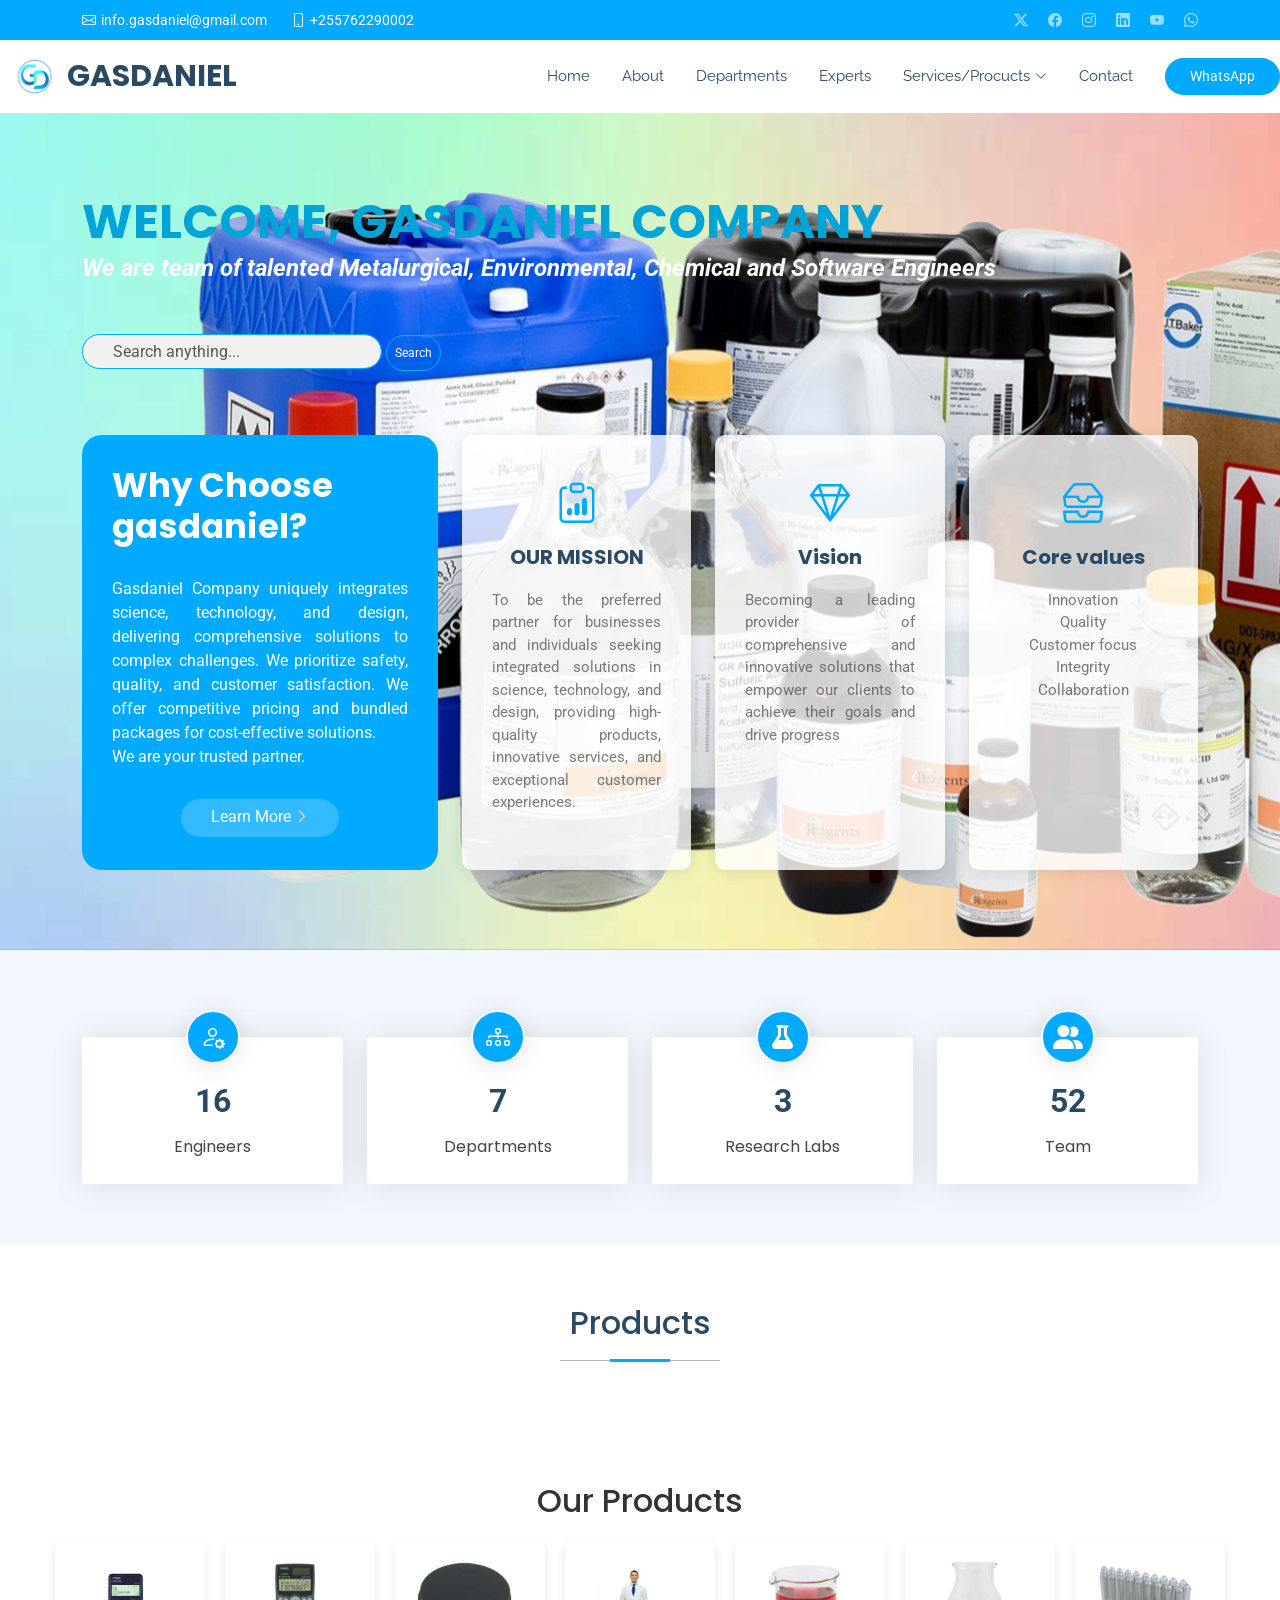
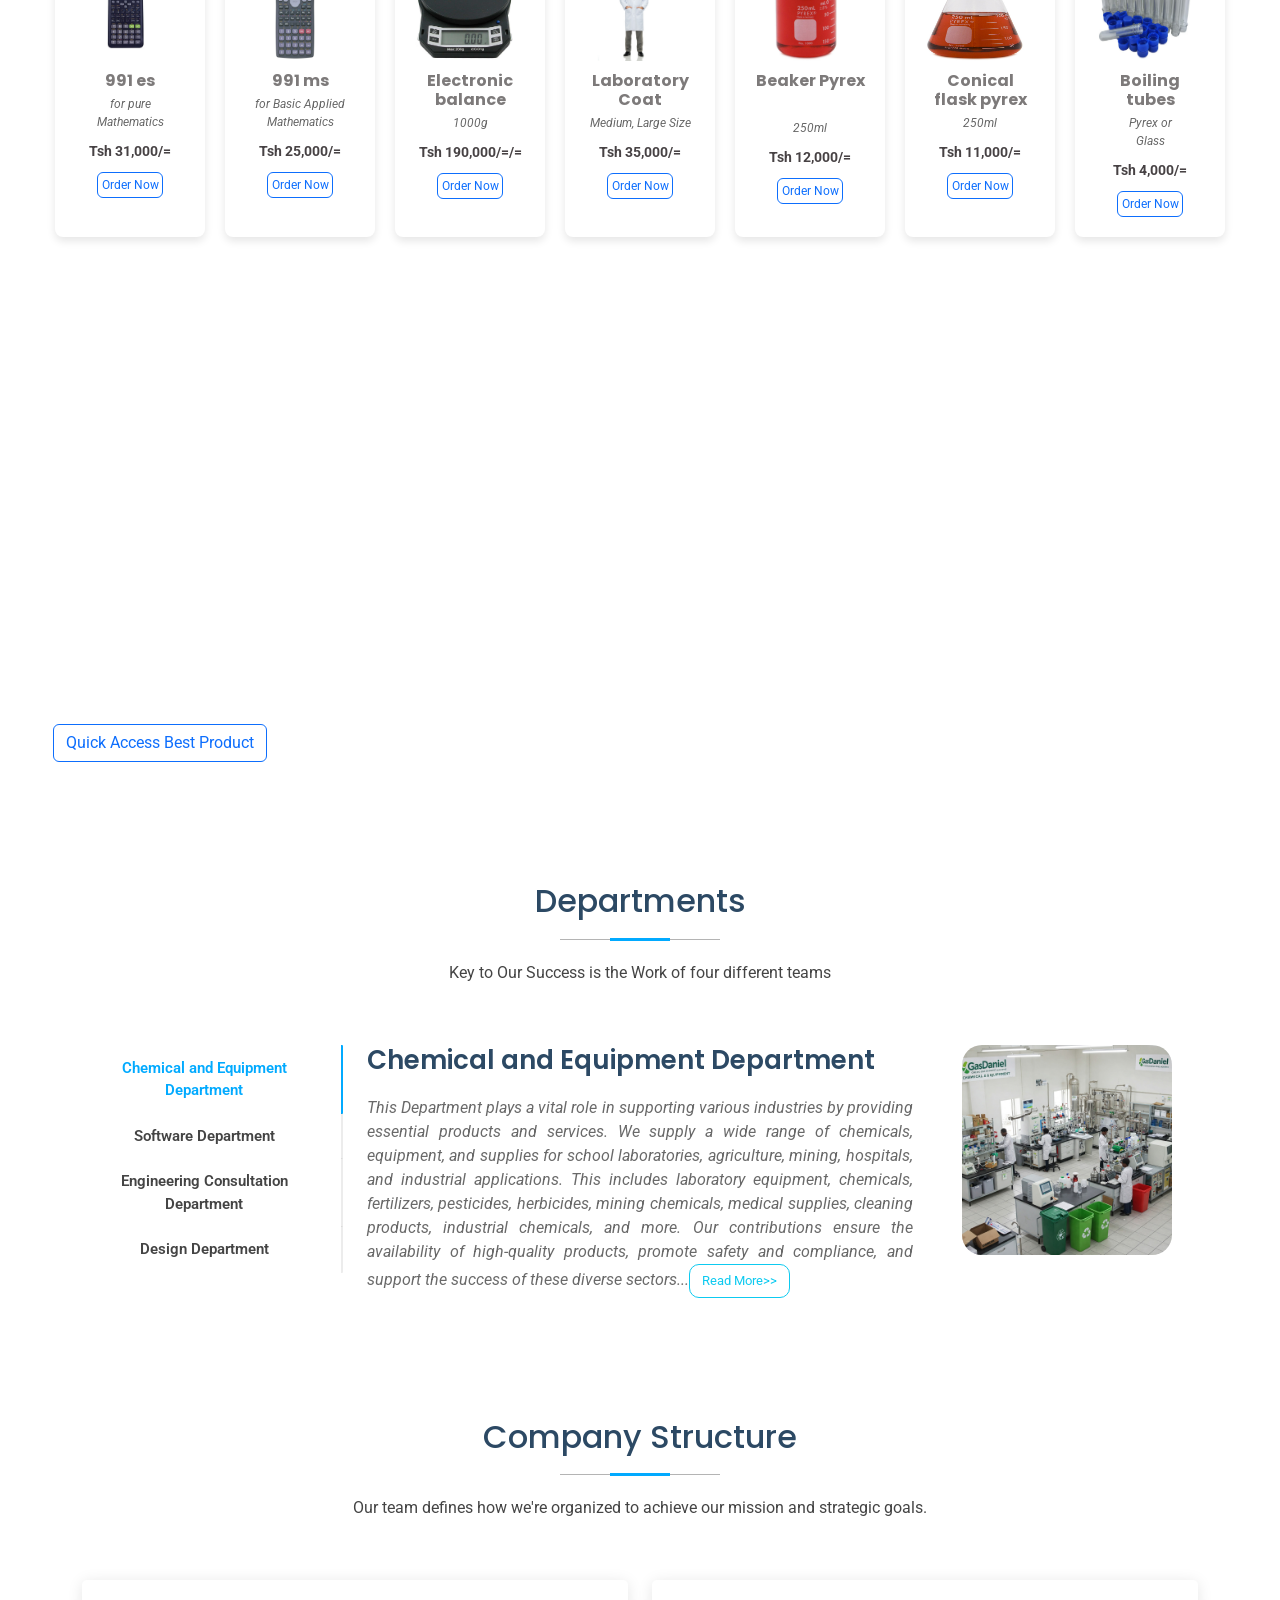
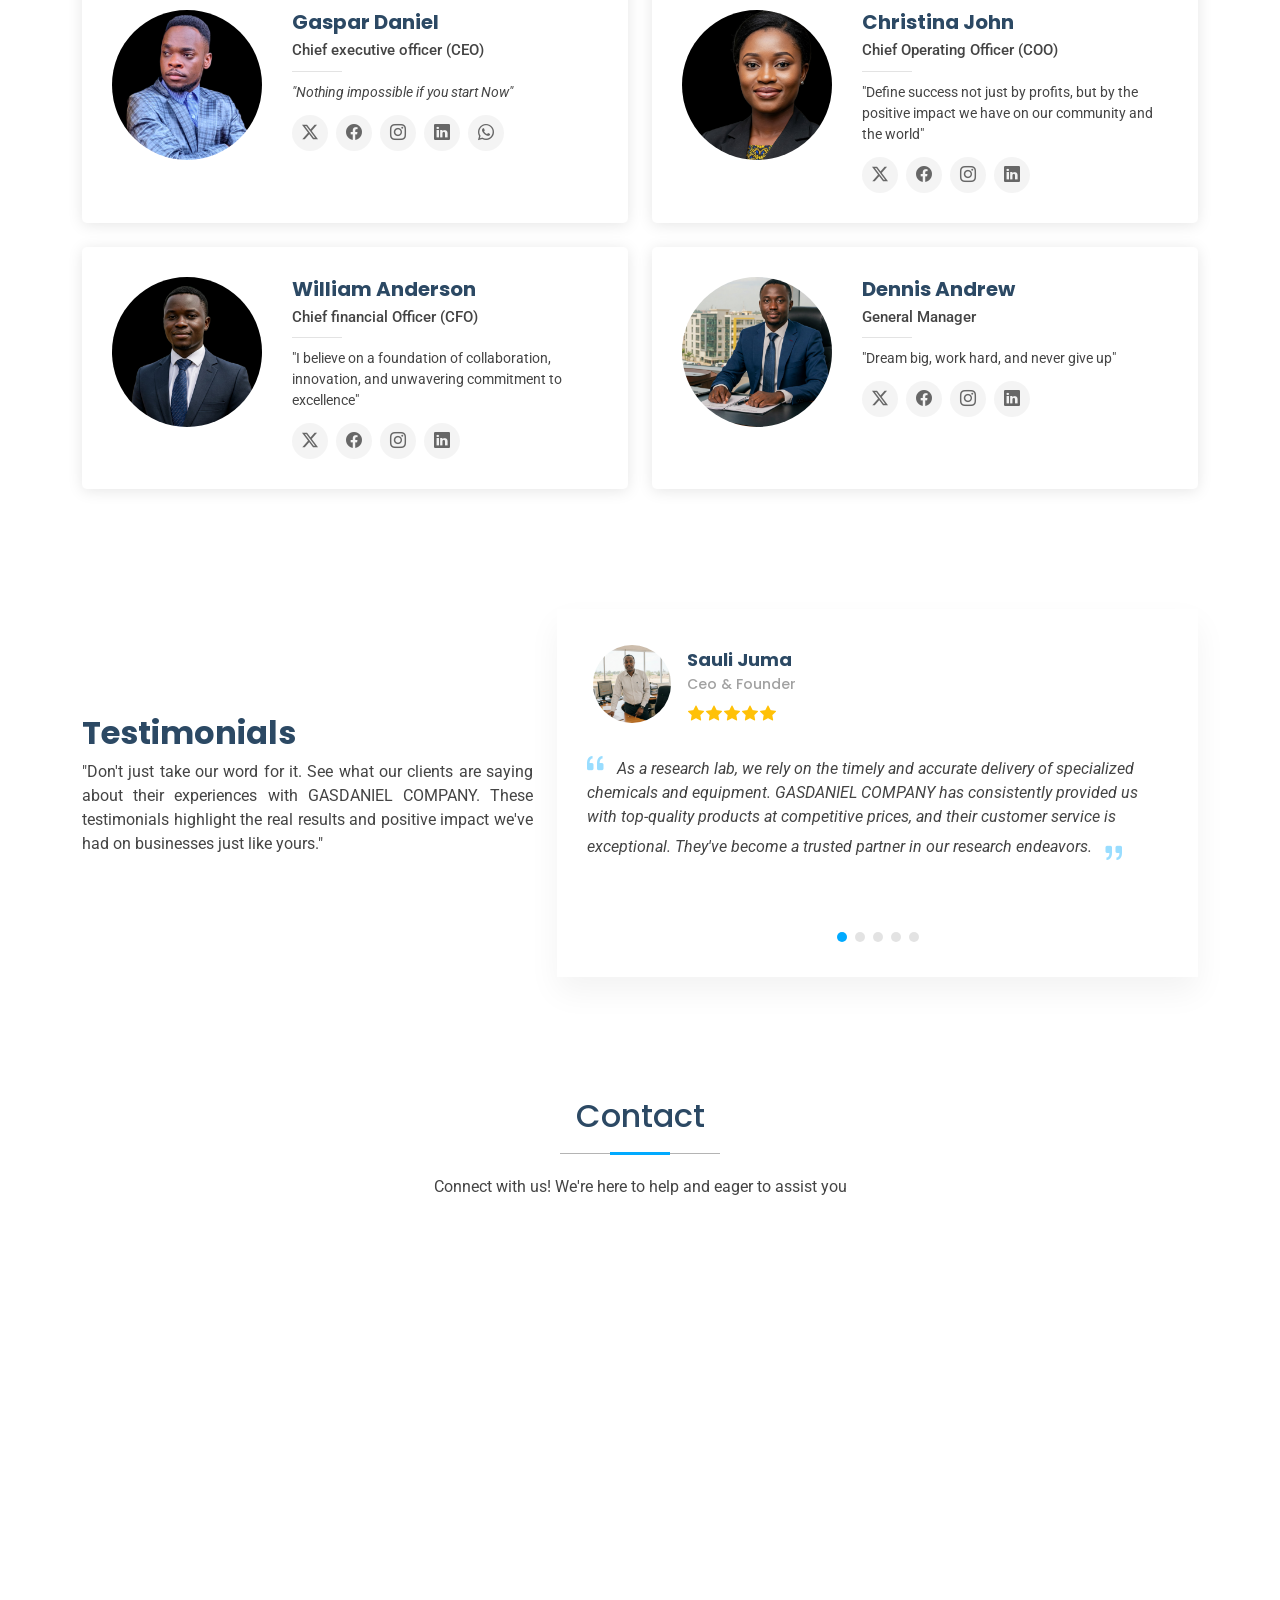
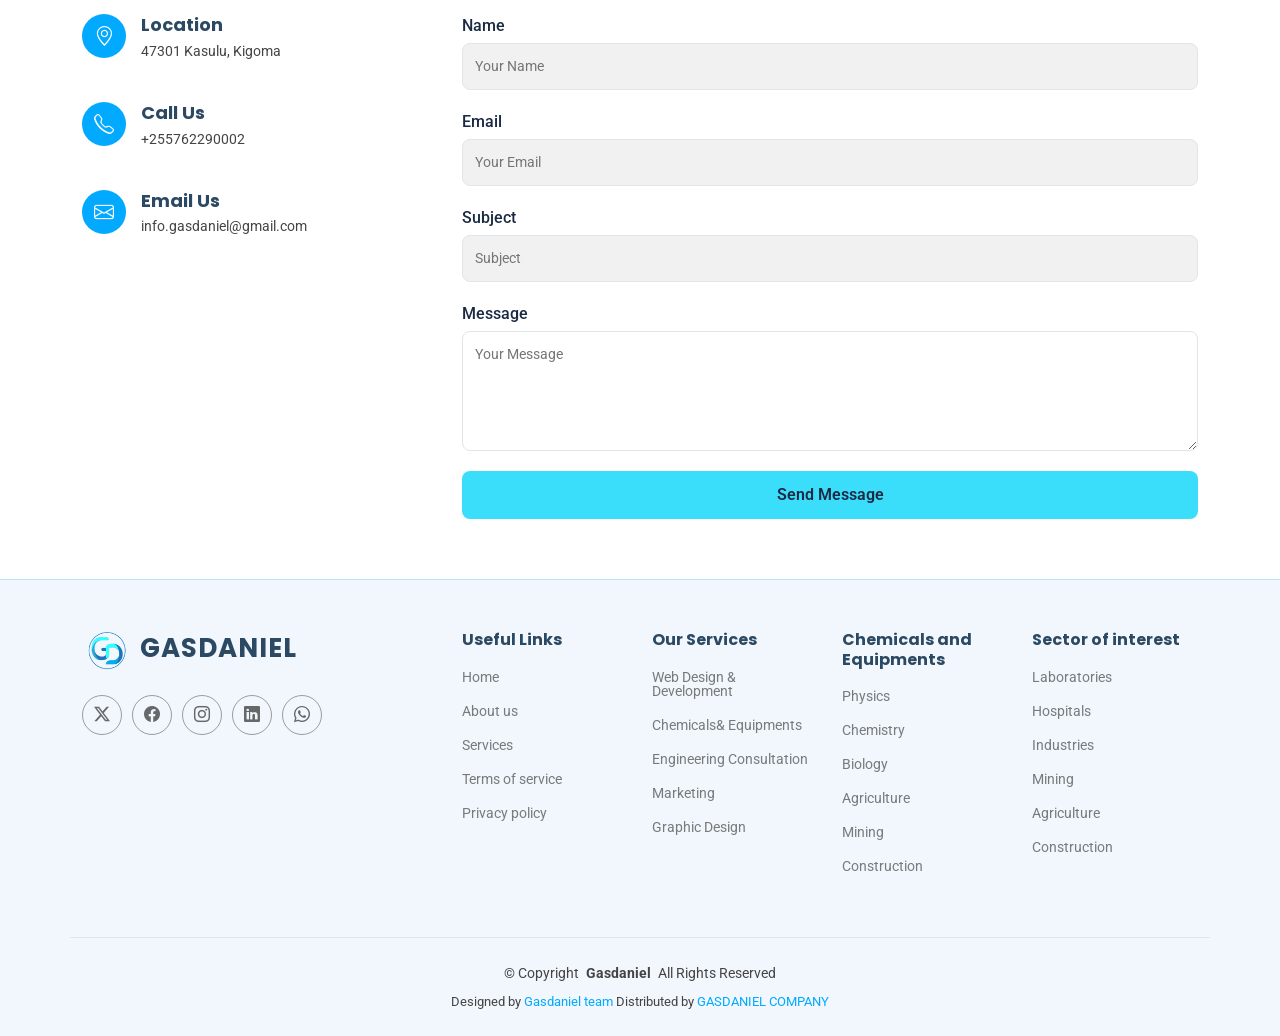
==== index.html @ b27f6043 "Update index.html" ====
<!DOCTYPE html>
<html lang="en">

<head>
  <meta charset="utf-8">
  <meta content="width=device-width, initial-scale=1.0" name="viewport">
  <title>gasdaniel</title>
  <meta name="description" content="GASDANIEL COMPANY, we're more than just a supplier; we're a comprehensive engineering solutions provider. We empower businesses across diverse sectors by offering a unique blend of chemical and equipment supply, cutting-edge software development, and expert engineering consultation and design services. Our integrated approach allows us to address complex challenges with innovative and efficient solutions, driving progress and maximizing value for our clients.">
  <meta name="keywords" content="gasdaniel, Gasdaniel Company, Chemical and Equipment Supply, Software Development, Engineering Consultation and Design, ecomerce, store,  laboratory equipment, chemicals, fertilizers, pesticides, herbicides, mining chemicals, medical supplies, cleaning products, industrial chemicals,  our social media experts develop data-driven strategies, create engaging content, and cultivate online communities, infrastructure, energy, water, the environment, engineers, architects, designers work, ">

  <!-- Favicons -->
  <link href="assets/img/favicon.png" rel="icon">
  <link href="assets/img/apple-touch-icon.png" rel="apple-touch-icon">

  <!-- Fonts -->
  <link href="https://fonts.googleapis.com" rel="preconnect">
  <link href="https://fonts.gstatic.com" rel="preconnect" crossorigin>
  <link href="https://fonts.googleapis.com/css2?family=Roboto:ital,wght@0,100;0,300;0,400;0,500;0,700;0,900;1,100;1,300;1,400;1,500;1,700;1,900&family=Poppins:ital,wght@0,100;0,200;0,300;0,400;0,500;0,600;0,700;0,800;0,900;1,100;1,200;1,300;1,400;1,500;1,600;1,700;1,800;1,900&family=Raleway:ital,wght@0,100;0,200;0,300;0,400;0,500;0,600;0,700;0,800;0,900;1,100;1,200;1,300;1,400;1,500;1,600;1,700;1,800;1,900&display=swap" rel="stylesheet">

  <!-- Vendor CSS Files -->
  <link href="assets/vendor/bootstrap/css/bootstrap.min.css" rel="stylesheet">
  <link href="assets/vendor/bootstrap-icons/bootstrap-icons.css" rel="stylesheet">
  <link href="assets/vendor/aos/aos.css" rel="stylesheet">
  <link href="assets/vendor/fontawesome-free/css/all.min.css" rel="stylesheet">
  <link href="assets/vendor/glightbox/css/glightbox.min.css" rel="stylesheet">
  <link href="assets/vendor/swiper/swiper-bundle.min.css" rel="stylesheet">
  <link rel="preconnect" href="https://fonts.googleapis.com">
        
  <link rel="preconnect" href="https://fonts.gstatic.com" crossorigin>

  <link href="https://fonts.googleapis.com/css2?family=Montserrat:wght@300;400&family=Sono:wght@200;300;400;500;700&display=swap" rel="stylesheet">
                  
  <link rel="stylesheet" href="css/bootstrap.min.css">

  <link rel="stylesheet" href="css/bootstrap-icons.css">

  <link rel="stylesheet" href="css/owl.carousel.min.css">
  
  <link rel="stylesheet" href="css/owl.theme.default.min.css">

  <link href="css/templatemo-pod-talk.css" rel="stylesheet">

  <!-- Main CSS File -->
  <link href="assets/css/main.css" rel="stylesheet">

</head>

<body class="index-page">
  <header id="header" class="header sticky-top">

    <div class="topbar d-flex align-items-center">
      <div class="container d-flex justify-content-center justify-content-md-between">
        <div class="contact-info d-flex align-items-center">
          <i class="bi bi-envelope d-flex align-items-center"><a href="mailto:contact@example.com">info.gasdaniel@gmail.com</a></i>
          <i class="bi bi-phone d-flex align-items-center ms-4"><span>+255762290002</span></i>
        </div>
        <div class="social-links d-none d-md-flex align-items-center">
          <a href="https://x.com/gasdaniel17?s=09" class="twitter"><i class="bi bi-twitter-x"></i></a>
          <a href="https://www.facebook.com/share/1EtNhUWLmP/" class="facebook"><i class="bi bi-facebook"></i></a>
          <a href="https://www.instagram.com/gasdaniel17?igsh=YWJ5ajFjMXUyeGI2" class="instagram"><i class="bi bi-instagram"></i></a>
          <a href="https://www.linkedin.com/in/gasdaniel" class="linkedin"><i class="bi bi-linkedin"></i></a>
          <a href="https://youtube.com/@gasdaniel" class="youtube"><i class="bi bi-youtube"></i></a>
          <a href="https://wa.me/message/LX4I5KCWSXK6N1" class="whatsapp"><i class="bi bi-whatsapp"></i></a>
        </div>
      </div>
    </div><!-- End Top Bar -->

    <div class="branding d-flex align-items-center">

      <div class="container position-relative d-flex align-items-center justify-content-between">
        <a href="index.html" class="logo d-flex align-items-center me-auto">
          <!-- Uncomment the line below if you also wish to use an image logo -->
          <!-- <img src="assets/img/logo.png" alt=""> -->
          <img src="assets/img/logo.png" alt="gasdaniel">
          <h1 class="sitename">GASDANIEL</h1>
          
  </div>

</nav>

        </a>
        

        <nav id="navmenu" class="navmenu">
          <ul>
            <li><a href="index.html" class="active">Home<br></a></li>
            <li><a href="about.html">About</a></li>
            <li><a href="#departments">Departments</a></li>
            <li><a href="#doctors">Experts</a></li>
            <li class="dropdown"><a href=""><span>Services/Procucts</span> <i class="bi bi-chevron-down toggle-dropdown"></i></a>
              <ul>
                <li class="dropdown"><a href=""><span>Chenicals & Equipments</span> <i class="bi bi-chevron-down toggle-dropdown"></i></a>
                  <ul>
                    <li><a href="products.html">School Laboratory</a></li>
                    <li><a href="products.html">Agriculture</a></li>
                    <li><a href="products.html">Mining chemicals and Equipments</a></li>
                    <li><a href="products.html">Hospital chemical and equipments</a></li>
                    <li><a href="products.html">Industrial Chemical and Equipments</a></li>
                  </ul>
                </li>
                <li><a href="index.html">Engineering Cunsultation</a></li>
                <li><a href="index.html">Web Designing & Development</a></li>
                <li><a href="index.html">Architectural Services</a></li>
              </ul>
            </li>
            <li><a href="#contact">Contact</a></li>
          </ul>
          <i class="mobile-nav-toggle d-xl-none bi bi-list"></i>
        </nav>

        <a class="cta-btn d-none d-sm-block" href="https://wa.me/message/LX4I5KCWSXK6N1">WhatsApp</a>

      </div>
      

    </div>

  </header>

  <main class="main">
    
    <!-- Hero Section -->
    <section id="hero" class="hero section light-background">
      
      <img src="assets/img/hero-1.jpg" alt="" data-aos="fade-in">
     
      <div class="container position-relative">
        
        <div class="welcome position-relative" data-aos="fade-down" data-aos-delay="100">
          
          <h2 style="color: rgb(0, 164, 214);"><b>WELCOME, GASDANIEL COMPANY</b></h2>
          <p style="color:rgb(255, 255, 255);"><i><b>We are team of talented Metalurgical, Environmental, Chemical and Software Engineers</b></i></p><br><br>
        </div><!-- End Welcome -->
        <div class="form" autocomplete="off" action="/">
          <div class="autocomplete" style="width:300px;">
          <input id="myInput" type="text" class="form-control form-input" placeholder="Search anything..." style=" border-color: rgb(3, 175, 248); ">
          </div>
        <a type="Search" class="btn btn-outline-info"
              style="--bs-btn-padding-y: .50rem; --bs-btn-padding-x: .50rem; --bs-btn-font-size: .75rem; color: rgb(255, 255, 255); border-color: rgb(3, 175, 248); border-radius: 20px;" href="products.html#searchBar">Search</a>
        </div>
        

        <div class="content row gy-4">
          <div class="col-lg-4 d-flex align-items-stretch">
            <div class="why-box" data-aos="flip-left"
            data-aos-easing="ease-out-cubic"
            data-aos-duration="2000" style="border-radius: 20px;">
              <h3>Why Choose gasdaniel?</h3>
              <p style="text-align: justify;">
                Gasdaniel Company uniquely integrates science, technology, and design, delivering comprehensive solutions to complex challenges. We prioritize safety, quality, and customer satisfaction. We offer competitive pricing and bundled packages for cost-effective solutions.<br> We are your trusted partner.
              </p>
              <div class="text-center">
                <a href="about.html#whyUs" class="more-btn"><span>Learn More</span> <i class="bi bi-chevron-right"></i></a>
              </div>
            </div>
          </div><!-- End Why Box -->

          <div class="col-lg-8 d-flex align-items-stretch">
            <div class="d-flex flex-column justify-content-center">
              <div class="row gy-4">

                <div class="col-xl-4 d-flex align-items-stretch">
                  <div class="icon-box" data-aos="zoom-out" data-aos-delay="300">
                    <i class="bi bi-clipboard-data"></i>
                    <h4>OUR MISSION</h4>
                    <p style="text-align: justify;"> To be the preferred partner for businesses and individuals seeking integrated solutions in science, technology, and design, providing high-quality products, innovative services, and exceptional customer experiences.</p>
                  </div>
                </div><!-- End Icon Box -->

                <div class="col-xl-4 d-flex align-items-stretch">
                  <div class="icon-box" data-aos="zoom-out" data-aos-delay="300">
                    <i class="bi bi-gem"></i>
                    <h4>Vision</h4>
                    <p style="text-align: justify;">Becoming a leading provider of comprehensive and innovative solutions that empower our clients to achieve their goals and drive progress</p>
                  </div>
                </div><!-- End Icon Box -->

                <div class="col-xl-4 d-flex align-items-stretch">
                  <div class="icon-box" data-aos="zoom-out" data-aos-delay="300">
                    <i class="bi bi-inboxes"></i>
                    <h4>Core values</h4>
                    <p>Innovation<br> Quality<br> Customer focus<br> Integrity<br>Collaboration</p>
                  </div>
                </div><!-- End Icon Box -->

              </div>
            </div>
          </div>
        </div><!-- End  Content-->

      </div>

    </section><!-- /Hero Section -->

    <!-- Stats Section -->
    <section id="stats" class="stats section light-background">

      <div class="container" data-aos="fade-up" data-aos-delay="100">

        <div class="row gy-4">
          
          <div class="col-lg-3 col-md-6 d-flex flex-column align-items-center" data-aos="fade-up" data-aos-delay="300">
            <i class="bi bi-person-gear"></i>
            <div class="stats-item">
              <span data-purecounter-start="0" data-purecounter-end="17" data-purecounter-duration="1" class="purecounter"></span>
              <p>Engineers</p>
            </div>
          </div><!-- End Stats Item -->

          <div class="col-lg-3 col-md-6 d-flex flex-column align-items-center" data-aos="fade-up" data-aos-delay="300">
            <i class="bi bi-diagram-3"></i>
            <div class="stats-item">
              <span data-purecounter-start="0" data-purecounter-end="8" data-purecounter-duration="1" class="purecounter"></span>
              <p>Departments</p>
            </div>
          </div><!-- End Stats Item -->

          <div class="col-lg-3 col-md-6 d-flex flex-column align-items-center" data-aos="fade-up" data-aos-delay="300">
            <i class="fas fa-flask"></i>
            <div class="stats-item">
              <span data-purecounter-start="0" data-purecounter-end="3" data-purecounter-duration="1" class="purecounter"></span>
              <p>Research Labs</p>
            </div>
          </div><!-- End Stats Item -->

          <div class="col-lg-3 col-md-6 d-flex flex-column align-items-center" data-aos="fade-up" data-aos-delay="300">
            <i class="fas fa-user-group"></i>
            <div class="stats-item">
              <span data-purecounter-start="0" data-purecounter-end="56" data-purecounter-duration="1" class="purecounter"></span>
              <p>Team</p>
            </div>
          </div><!-- End Stats Item -->



        </div>

      </div>

    </section><!-- /Stats Section -->



    <!-- PRODUCT Section -->
    <section id="services" class="services section">

      <!-- PROCUCT Title -->
      <div class="container section-title" data-aos="fade-up"
      data-aos-duration="100" style="transition: 0.5s;">
        <h2>Products</h2>
      </div><!-- End Section Title -->

      <section class="products-section" >
        <h2 >Our Products</h2>
        <div class="products-container" >

            <div class="product" data-aos="fade-up">
              <img src="assets/img/Nproduct/991es.jpg" alt="Scientific Calculator" style="height: 100px;" class="box" >
              <h3 style="font-size: 16px;"><b>991 es</b></h3>
              <p style="font-size: 12px;"><i>for pure Mathematics</i></p>
              <p class="price">Tsh 31,000/=</p>
              
              <a type="button" class="btn btn-outline-primary"
              style="--bs-btn-padding-y: .20rem; --bs-btn-padding-x: .20rem; --bs-btn-font-size: .75rem;" href="products.html">Order Now</a>
              
             </div>

             <div class="product" data-aos="fade-up" data-aos-delay="100">
              <img src="assets/img/Nproduct/991ms.jpg" alt="991ms" style="height: 100px;" class="box">
              <h3 style="font-size: 16px;"><b>991 ms</b></h3>
              <p style="font-size: 12px;"><i>for Basic Applied Mathematics</i></p>
              <p class="price">Tsh 25,000/=</p>
              
              <a type="button" class="btn btn-outline-primary"
              style="--bs-btn-padding-y: .20rem; --bs-btn-padding-x: .20rem; --bs-btn-font-size: .75rem;" href="products.html">Order Now</a>

             </div>
             
             <div class="product" data-aos="fade-up" data-aos-delay="200">
              <img src="assets/img/chemistry/Chemistry Digital Scales & Balances/BS-DB0200__62593.jpg" alt=""  style="height: 100px;" class="box">
              <h3 style="font-size: 16px;"><b>Electronic balance</b></h3>
              <p style="font-size: 12px;"><i> 1000g </i></p>
              <p class="price">Tsh 190,000/=/=</p>
              
               <a type="button" class="btn btn-outline-primary"
              style="--bs-btn-padding-y: .20rem; --bs-btn-padding-x: .20rem; --bs-btn-font-size: .75rem;" href="products.html">Order Now</a>

             </div>
             
             <div class="product" data-aos="fade-up" data-aos-delay="250">
              <img src="assets/img/chemistry/Chemistry Lab Safety Equipment/Lab_Coat_Adult_Size_Men_front__15546.jpg" alt=""  style="height: 100px;" class="box">
              <h3 style="font-size: 16px;"><b>Laboratory Coat</b></h3>
              <p style="font-size: 12px;"><i>Medium, Large Size</i></p>
              <p class="price">Tsh 35,000/=</p>
              
               <a type="button" class="btn btn-outline-primary"
              style="--bs-btn-padding-y: .20rem; --bs-btn-padding-x: .20rem; --bs-btn-font-size: .75rem;" href="products.html">Order Now</a>

             </div>
             
             <div class="product" data-aos="fade-up" data-aos-delay="300">
              <img src="assets/img/chemistry/Glassware and Plasticware/Pyrex Lab Glassware/CE-BEAK250__69620.jpg" alt=""  style="height: 100px;" class="box">
              <h3 style="font-size: 16px;"><b>Beaker Pyrex</b></h3><br>
              <p style="font-size: 12px;"><i>250ml</i></p>
              <p class="price">Tsh 12,000/=</p>
              
               <a type="button" class="btn btn-outline-primary"
              style="--bs-btn-padding-y: .20rem; --bs-btn-padding-x: .20rem; --bs-btn-font-size: .75rem;" href="products.html">Order Now</a>

             </div>
             
             <div class="product" data-aos="fade-up" data-aos-delay="350">
              <img src="assets/img/chemistry/Glassware and Plasticware/Pyrex Lab Glassware/CE-FLAS250__09160.jpg" alt=""  style="height: 100px;" class="box">
              <h3 style="font-size: 16px;"><b>Conical flask pyrex</b></h3>
              <p style="font-size: 12px;"><i>250ml</i></p>
              <p class="price">Tsh 11,000/=</p>
              
              <a type="button" class="btn btn-outline-primary"
              style="--bs-btn-padding-y: .20rem; --bs-btn-padding-x: .20rem; --bs-btn-font-size: .75rem;" href="products.html">Order Now</a>

             </div>
             
             <div class="product" data-aos="fade-up" data-aos-delay="360">
              <img src="assets/img/chemistry/Glassware and Plasticware/Test Tubes/CE-TTBSB30__26406.jpg" alt=""  style="height: 100px;" class="box">
              <h3 style="font-size: 16px;"><b>Boiling tubes</b></h3>
              <p style="font-size: 12px;"><i>Pyrex or <br>Glass</i></p>
              <p class="price">Tsh 4,000/=</p>
              
              <a type="button" class="btn btn-outline-primary"
              style="--bs-btn-padding-y: .20rem; --bs-btn-padding-x: .20rem; --bs-btn-font-size: .75rem;" href="products.html">Order Now</a>

             </div>

             <div class="product">
              <img src="assets/img/chemistry/Glassware and Plasticware/Beakers/Beaker.gif" alt=""  style="height: 100px;" class="box">
              <h3 style="font-size: 16px;"><b>Beaker Glass</b></h3><br>
              <p style="font-size: 12px;"><i>250ml</i></p>
              <p class="price">Tsh 5,500/=</p>
              
              <a type="button" class="btn btn-outline-primary"
              style="--bs-btn-padding-y: .20rem; --bs-btn-padding-x: .20rem; --bs-btn-font-size: .75rem;" href="products.html">Order Now</a>

             </div>

             <div class="product">
              <img src="assets/img/chemistry/Glassware and Plasticware/Burettes/CE-BURSET__46321.jpg" alt=""  style="height: 100px;" class="box">
              <h3 style="font-size: 16px;"><b>Burrete</b></h3><br>
              <p style="font-size: 12px;"><i>10, 20, 25ml</i></p>
              <p class="price">Tsh 7,500/=</p>
              
              <a type="button" class="btn btn-outline-primary"
              style="--bs-btn-padding-y: .20rem; --bs-btn-padding-x: .20rem; --bs-btn-font-size: .75rem;" href="products.html">Order Now</a>

             </div>

             <div class="product">
              <img src="assets/img/chemistry/Glassware and Plasticware/Burettes/CE-STAND2__75682.jpg" alt=""  style="height: 80px;" class="box">
              <img src="assets/img/chemistry/Glassware and Plasticware/Burettes/COBR3-FR_Burette_Clamp_with_Boss_Head_Coated__58319.png" alt=""  style="height: 10px;"><br>
              <h3 style="font-size: 16px;"><b>Retort Stand</b></h3><br>
              <p style="font-size: 12px;"><i>with all accessories</i></p>
              <p class="price">Tsh 29,500/=</p>
              
              <a type="button" class="btn btn-outline-primary"
              style="--bs-btn-padding-y: .20rem; --bs-btn-padding-x: .20rem; --bs-btn-font-size: .75rem;" href="products.html">Order Now</a>

             </div>

             <div class="product">
              <img src="assets/img/chemistry/Chemicals/UN-PERO15_2__24440.jpg" alt=""  style="height: 100px;" class="box">
              <h3 style="font-size: 16px;"><b>Hydrogen Peroxide</b></h3>
              <p style="font-size: 12px;"><i>500ml</i></p>
              <p class="price">Tsh 49,500/=</p>
              
              <a type="button" class="btn btn-outline-primary"
              style="--bs-btn-padding-y: .20rem; --bs-btn-padding-x: .20rem; --bs-btn-font-size: .75rem;" href="products.html">Order Now</a>

             </div>

             <div class="product">
              <img src="assets/img/chemistry/Chemicals/UN1789-100__51431.jpg" alt=""  style="height: 100px;" class="box">
              <h3 style="font-size: 16px;"><b>Hydrochloric Acid 35% Extrapure</b></h3>
              <p style="font-size: 12px;"><i></i></p>
              <p class="price">Tsh 48,200/=</p>
              
              <a type="button" class="btn btn-outline-primary"
              style="--bs-btn-padding-y: .20rem; --bs-btn-padding-x: .20rem; --bs-btn-font-size: .75rem;" href="products.html">Order Now</a>

             </div>

             <div class="product">
              <img src="assets/img/chemistry/Chemicals/CH-NAHCO3__99149.jpg" alt=""  style="height: 100px;" class="box">
              <h3 style="font-size: 16px;"><b>Sodium Bicarbonate</b></h3>
              <p style="font-size: 12px;"><i>250g</i></p>
              <p class="price">Tsh 12,500/=</p>
              
              <a type="button" class="btn btn-outline-primary"
              style="--bs-btn-padding-y: .20rem; --bs-btn-padding-x: .20rem; --bs-btn-font-size: .75rem;" href="products.html">Order Now</a>

             </div>

             <div class="product">
              <img src="assets/img/chemistry/Chemicals/CH-KI__63950.jpg" alt=""  style="height: 100px;" class="box">
              <h3 style="font-size: 16px;"><b >Potassium Iodide</b></h3>
              <p style="font-size: 12px;"><i>100gm</i></p>
              <p class="price">Tsh 68,000/=</p>
              
              <a type="button" class="btn btn-outline-primary"
              style="--bs-btn-padding-y: .20rem; --bs-btn-padding-x: .20rem; --bs-btn-font-size: .75rem;" href="products.html">Order Now</a>
             </div>
          
             
          </div>
    </section>

    </section><!-- /Services Section -->

   <!--QUICK ACCESS-->
   <section>
                  <div class="col-lg-3 col-md-6 d-flex flex-column align-items-center">
                    <a class="btn btn-outline-primary position-center" data-bs-toggle="offcanvas" href="#offcanvasExample" role="button" aria-controls="offcanvasExample">
                     Quick Access Best Product
                   </a>
                   
                   <div class="offcanvas offcanvas-start" tabindex="-1" id="offcanvasExample" aria-labelledby="offcanvasExampleLabel" style="background-color: aliceblue; background-size: cover; color: rgb(4, 33, 53); padding:20px; border-radius: 20px; width: 300px; height: 450px; transition: 0.5s; transform: 1.2s;">
                     <div class="offcanvas-header">
                       <h2 class="offcanvas-title" id="offcanvasExampleLabel" style="color: rgb(12, 54, 71);font-size: 14px;">Latest and best sold products🛒</h2>
                       <button type="button" class="btn-close" data-bs-dismiss="offcanvas" aria-label="Close"></button>
                     </div>
                     <div class="offcanvas-body">

                       <div class="dropdown mt-3">
                         <button class="btn btn-online-success dropdown-toggle" type="button" data-bs-toggle="dropdown">
                          ↪ Latest Products
                         </button>
                         <button class="btn btn-online-success dropdown-toggle" type="button" data-bs-toggle="dropdown">
                          ↪ Best Sold Products
                         </button>
                         <ul class="dropdown-menu" style="background-color:color(from color srgb r g b);
                         background-size: cover; border-radius: 5px;transition: 0.5s; transform: 1.2s;">
                           <li><a class="dropdown-online btn btn-outline-info btn-sm" href="products.html#searchBar" style="border: 0cap;">▶Beaker Pyrex</a></li>
                           <li><a class="dropdown-online btn btn-outline-info btn-sm" href="products.html#searchBar" style="border: 0cap;">▶Sloted Mass</a></li>
                           <li><a class="dropdown-online btn btn-outline-info btn-sm" href="products.html#searchBar" style="border: 0cap;">▶Dry cell ABC</a></li>
                           <li><a class="dropdown-online btn btn-outline-info btn-sm" href="products.html#searchBar" style="border: 0cap;">▶Distilled Water</a></li>
                           <li><a class="dropdown-online btn btn-outline-info btn-sm" href="products.html#searchBar" style="border: 0cap;">▶Sulphuric Acid H2SO4</a></li>
                           <li><a class="dropdown-online btn btn-outline-info btn-sm" href="products.html#searchBar" style="border: 0cap;">▶Indicators (POP & MO)</a></li>
                           <li><a class="dropdown-online btn btn-outline-info btn-sm" href="products.html#searchBar" style="border: 0cap;">▶SodiumHydroxide NaOH</a></li>
                         </ul>
                       </div>
                     </div>
                     
                   </div>
              
               </div>
   </section>
  <!--END QUICK ACCESS-->


    <!-- Departments Section -->
    <section id="departments" class="departments section">

      <!-- Section Title -->
      <div class="container section-title" data-aos="fade-up">
        <h2>Departments</h2>
        <p>Key to Our Success is the Work of four different teams</p>
      </div><!-- End Section Title -->

      <div class="container" data-aos="fade-up" data-aos-delay="100">

        <div class="row">
          <div class="col-lg-3">
            <ul class="nav nav-tabs flex-column">
              <li class="nav-item">
                <a class="nav-link active show" data-bs-toggle="tab" href="#departments-tab-1">Chemical and Equipment Department</a>
              </li>
              <li class="nav-item">
                <a class="nav-link" data-bs-toggle="tab" href="#departments-tab-2">Software Department</a>
              </li>
              <li class="nav-item">
                <a class="nav-link" data-bs-toggle="tab" href="#departments-tab-3">Engineering Consultation Department</a>
              </li>
              <li class="nav-item">
                <a class="nav-link" data-bs-toggle="tab" href="#departments-tab-4">Design Department</a>
              </li>

            </ul>
          </div>
          <div class="col-lg-9 mt-4 mt-lg-0">
            <div class="tab-content">
              <div class="tab-pane active show" id="departments-tab-1">
                <div class="row">
                  <div class="col-lg-8 details order-2 order-lg-1">
                    <h3>Chemical and Equipment Department</h3>
                    <p class="fst-italic" style="text-align: justify;">This Department plays a vital role in supporting various industries by providing essential products and services. We supply a wide range of chemicals, equipment, and supplies for school laboratories, agriculture, mining, hospitals, and industrial applications. This includes laboratory equipment, chemicals, fertilizers, pesticides, herbicides, mining chemicals, medical supplies, cleaning products, industrial chemicals, and more. Our contributions ensure the availability of high-quality products, promote safety and compliance, and support the success of these diverse sectors...<a href="about.html#chemical"><button class=" btn btn-outline-info" style="border-radius: 10px;  width: fit-content; height: fit-content; font-size: smaller;">Read More>></button></a>
                    </p>
                  </div>
                  
                  <div class="col-lg-4 text-center order-1 order-lg-2">
                    <img src="assets/img/departments/chemical.jpeg" alt="" class="img-fluid" style="border-radius: 20px; height: 210px; width: 210px;">
                  </div>
                </div>
              </div>
          
              <div class="tab-pane" id="departments-tab-2">
                <div class="row">
                  <div class="col-lg-8 details order-2 order-lg-1">
                    <h3>Software Department</h3>
                    <p class="fst-italic" style="text-align: justify;">Our software department is a dynamic hub of digital innovation, specializing in web design and development alongside strategic social media marketing. We craft visually stunning and functionally robust websites, from simple landing pages to complex web applications, tailored to each client's needs.  Complementing this, our social media experts develop data-driven strategies, create engaging content, and cultivate online communities, maximizing brand reach and fostering meaningful customer relationships. We empower businesses to thrive online with comprehensive digital solutions...
                      <a href="about.html#software"><button class=" btn btn-outline-info" style="border-radius: 10px;  width: fit-content; height: fit-content; font-size: smaller;">Read More>></button></a>
                    </p>
                  </div>
                  <div class="col-lg-4 text-center order-1 order-lg-2">
                    <img src="assets/img/departments/software.jpeg" alt="" class="img-fluid" style="border-radius: 20px; height: 210px; width: 210px;">
                  </div>
                </div>
              </div>
              <div class="tab-pane" id="departments-tab-3">
                <div class="row">
                  <div class="col-lg-8 details order-2 order-lg-1">
                    <h3>Engineering Consultation Department</h3>
                    <p class="fst-italic" style="text-align: justify;">Our Engineering Consultation Department is a team of experienced engineers who provide expert advice and solutions for a wide range of projects. We specialize in engineering consulting services, including feasibility studies, design, construction supervision, and project management. Our team has extensive experience in various sectors, including infrastructure, energy, water, and the environment. We are committed to providing our clients with high-quality, innovative, and sustainable solutions that meet their specific needs and exceed their expectations... <a href="about.html#consultation"><button class=" btn btn-outline-info" style="border-radius: 10px;  width: fit-content; height: fit-content; font-size: smaller;">Read More>></button></a>
                   </p>
                  </div>
                  <div class="col-lg-4 text-center order-1 order-lg-2">
                    <img src="assets/img/departments/consultation.jpeg" alt="" class="img-fluid" style="border-radius: 20px; height: 210px; width: 210px;">
                  </div>
                </div>
              </div>
              <div class="tab-pane" id="departments-tab-4">
                <div class="row">
                  <div class="col-lg-8 details order-2 order-lg-1">
                    <h3>Designing Department</h3>
                    <p class="fst-italic" style="text-align: justify;">This department is a hub of innovation and creativity, where we transform visionary concepts into tangible realities. Our team of skilled engineers, architects, and designers work seamlessly to deliver cutting-edge solutions that meet the diverse needs of our clients. With a focus on innovation, sustainability, and efficiency, we leverage our expertise to create designs that are both functional and aesthetically pleasing. Whether it's designing a state-of-the-art building, optimizing a complex infrastructure project, or developing innovative products, our team has the knowledge and experience to deliver exceptional results...<a href="about.html#consultation"><button class=" btn btn-outline-info" style="border-radius: 10px;  width: fit-content; height: fit-content; font-size: smaller;">Read More>></button></a></p>
                  </div>
                  <div class="col-lg-4 text-center order-1 order-lg-2">
                    <img src="assets/img/departments/designing.jpeg" alt="" class="img-fluid" style="border-radius: 20px; height: 210px; width: 210px;">
                  </div>
                </div>
              </div>
            </div>
          </div>
        </div>

      </div>

    </section><!-- /Departments Section -->

    <!-- Experts Section -->
    <section id="doctors" class="doctors section">

      <!-- Section Title -->
      <div class="container section-title" data-aos="fade-up">
        <h2>Company Structure</h2>
        <p>Our team defines how we're organized to achieve our mission and strategic goals.</p>
      </div><!-- End Section Title -->

      <div class="container">

        <div class="row gy-4">

          <div class="col-lg-6" data-aos="fade-up" data-aos-delay="100">
            <div class="team-member d-flex align-items-start">
              <div class="pic"><img src="assets/img/experts/g2.png" class="img-fluid" alt=""></div>
              <div class="member-info">
                <h4>Gaspar Daniel</h4>
                <span>Chief executive officer (CEO)</span>
                <p><i>"Nothing impossible if you start Now"</i></p>
                <div class="social">
                  <a href=""><i class="bi bi-twitter-x"></i></a>
                  <a href=""><i class="bi bi-facebook"></i></a>
                  <a href=""><i class="bi bi-instagram"></i></a>
                  <a href=""> <i class="bi bi-linkedin"></i> </a>
                  <a href=""> <i class="bi bi-whatsapp"></i> </a>
                </div>
              </div>
            </div>
          </div><!-- End Team Member -->

          <div class="col-lg-6" data-aos="fade-up" data-aos-delay="200">
            <div class="team-member d-flex align-items-start">
              <div class="pic"><img src="assets/img/experts/Adobe_Express_20250217_1319310_1.png" class="img-fluid" alt=""></div>
              <div class="member-info">
                <h4>Christina John</h4>
                <span>Chief Operating Officer (COO)</span>
                <p>"Define success not just by profits, but by the positive impact we have on our community and the world"</p>
                <div class="social">
                  <a href=""><i class="bi bi-twitter-x"></i></a>
                  <a href=""><i class="bi bi-facebook"></i></a>
                  <a href=""><i class="bi bi-instagram"></i></a>
                  <a href=""> <i class="bi bi-linkedin"></i> </a>
                </div>
              </div>
            </div>
          </div><!-- End Team Member -->

          <div class="col-lg-6" data-aos="fade-up" data-aos-delay="300">
            <div class="team-member d-flex align-items-start">
              <div class="pic"><img src="assets/img/experts/Adobe_Express_20250217_1321050_1.png" class="img-fluid" alt=""></div>
              <div class="member-info">
                <h4>William Anderson</h4>
                <span>Chief financial Officer (CFO)</span>
                <p>"I believe on a foundation of collaboration, innovation, and unwavering commitment to excellence"</p>
                <div class="social">
                  <a href=""><i class="bi bi-twitter-x"></i></a>
                  <a href=""><i class="bi bi-facebook"></i></a>
                  <a href=""><i class="bi bi-instagram"></i></a>
                  <a href=""> <i class="bi bi-linkedin"></i> </a>
                </div>
              </div>
            </div>
          </div><!-- End Team Member -->

          <div class="col-lg-6" data-aos="fade-up" data-aos-delay="300">
            <div class="team-member d-flex align-items-start">
              <div class="pic"><img src="assets/img/experts/Adobe_Express_20250217_1316490_1.png" class="img-fluid" alt=""></div>
              <div class="member-info">
                <h4>Dennis Andrew</h4>
                <span>General Manager</span>
                <p>"Dream big, work hard, and never give up"</p>
                <div class="social">
                  <a href=""><i class="bi bi-twitter-x"></i></a>
                  <a href=""><i class="bi bi-facebook"></i></a>
                  <a href=""><i class="bi bi-instagram"></i></a>
                  <a href=""> <i class="bi bi-linkedin"></i> </a>
                </div>
              </div>
            </div>
          </div><!-- End Team Member -->


        </div>

      </div>

    </section><!-- /Doctors Section -->


    <!-- Testimonials Section -->
    <section id="testimonials" class="testimonials section">

      <div class="container">

        <div class="row align-items-center">

          <div class="col-lg-5 info" data-aos="fade-up" data-aos-delay="100">
            <h3>Testimonials</h3>
            <p style="text-align: justify;">
              "Don't just take our word for it.  See what our clients are saying about their experiences with GASDANIEL COMPANY.  These testimonials highlight the real results and positive impact we've had on businesses just like yours."
            </p>
          </div>

          <div class="col-lg-7" data-aos="fade-up" data-aos-delay="200">

            <div class="swiper init-swiper">
              <script type="application/json" class="swiper-config">
                {
                  "loop": true,
                  "speed": 600,
                  "autoplay": {
                    "delay": 5000
                  },
                  "slidesPerView": "auto",
                  "pagination": {
                    "el": ".swiper-pagination",
                    "type": "bullets",
                    "clickable": true
                  }
                }
              </script>
              <div class="swiper-wrapper">

                <div class="swiper-slide">
                  <div class="testimonial-item">
                    <div class="d-flex">
                      <img src="assets/img/testimonials/testimonials-1.jpg" class="testimonial-img flex-shrink-0" alt="">
                      <div>
                        <h3>Sauli Juma</h3>
                        <h4>Ceo &amp; Founder</h4>
                        <div class="stars">
                          <i class="bi bi-star-fill"></i><i class="bi bi-star-fill"></i><i class="bi bi-star-fill"></i><i class="bi bi-star-fill"></i><i class="bi bi-star-fill"></i>
                        </div>
                      </div>
                    </div>
                    <p>
                      <i class="bi bi-quote quote-icon-left"></i>
                      <span style="text-align: justify;">As a research lab, we rely on the timely and accurate delivery of specialized chemicals and equipment.  GASDANIEL COMPANY has consistently provided us with top-quality products at competitive prices, and their customer service is exceptional.  They've become a trusted partner in our research endeavors.</span>
                      <i class="bi bi-quote quote-icon-right"></i>
                    </p>
                  </div>
                </div><!-- End testimonial item -->

                <div class="swiper-slide">
                  <div class="testimonial-item">
                    <div class="d-flex">
                      <img src="assets/img/testimonials/testimonials-2.jpg" class="testimonial-img flex-shrink-0" alt="">
                      <div>
                        <h3>Sara Wilsson</h3>
                        <h4>Designer</h4>
                        <div class="stars">
                          <i class="bi bi-star-fill"></i><i class="bi bi-star-fill"></i><i class="bi bi-star-fill"></i><i class="bi bi-star-fill"></i><i class="bi bi-star-fill"></i>
                        </div>
                      </div>
                    </div>
                    <p>
                      <i class="bi bi-quote quote-icon-left"></i>
                      <span >We were facing a complex engineering challenge in our manufacturing plant. GASDANIEL COMPANY's team of expert engineers provided us with innovative solutions that not only solved the problem but also improved our overall efficiency.  Their expertise and professionalism were invaluable.</span>
                      <i class="bi bi-quote quote-icon-right"></i>
                    </p>
                  </div>
                </div><!-- End testimonial item -->

                <div class="swiper-slide">
                  <div class="testimonial-item">
                    <div class="d-flex">
                      <img src="assets/img/testimonials/testimonials-3.jpg" class="testimonial-img flex-shrink-0" alt="">
                      <div>
                        <h3>Jena Karlis</h3>
                        <h4>Store Owner</h4>
                        <div class="stars">
                          <i class="bi bi-star-fill"></i><i class="bi bi-star-fill"></i><i class="bi bi-star-fill"></i><i class="bi bi-star-fill"></i><i class="bi bi-star-fill"></i>
                        </div>
                      </div>
                    </div>
                    <p>
                      <i class="bi bi-quote quote-icon-left"></i>
                      <span>As a start-up, we needed a reliable partner to help us with various aspects of our business. GASDANIEL COMPANY has been a one-stop shop for us.  They supplied us with the necessary lab equipment, developed our company website, and provided crucial engineering consultation during our initial setup phase.  Their integrated services have been instrumental in our early success</span>
                      <i class="bi bi-quote quote-icon-right"></i>
                    </p>
                  </div>
                </div><!-- End testimonial item -->

                <div class="swiper-slide">
                  <div class="testimonial-item">
                    <div class="d-flex">
                      <img src="assets/img/testimonials/testimonials-4.jpg" class="testimonial-img flex-shrink-0" alt="">
                      <div>
                        <h3>Matt Brandon</h3>
                        <h4>Freelancer</h4>
                        <div class="stars">
                          <i class="bi bi-star-fill"></i><i class="bi bi-star-fill"></i><i class="bi bi-star-fill"></i><i class="bi bi-star-fill"></i><i class="bi bi-star-fill"></i>
                        </div>
                      </div>
                    </div>
                    <p>
                      <i class="bi bi-quote quote-icon-left"></i>
                      <span>We've been working with GASDANIEL COMPANY for over One years now, and they've consistently exceeded our expectations.  Whether it's supplying us with chemicals, updating our website, or providing engineering support, their team is always responsive, knowledgeable, and dedicated to our success.  They're a true partner in our growth.</span>
                      <i class="bi bi-quote quote-icon-right"></i>
                    </p>
                  </div>
                </div><!-- End testimonial item -->

                <div class="swiper-slide">
                  <div class="testimonial-item">
                    <div class="d-flex">
                      <img src="assets/img/testimonials/testimonials-5.jpg" class="testimonial-img flex-shrink-0" alt="">
                      <div>
                        <h3>John Larson</h3>
                        <h4>Entrepreneur</h4>
                        <div class="stars">
                          <i class="bi bi-star-fill"></i><i class="bi bi-star-fill"></i><i class="bi bi-star-fill"></i><i class="bi bi-star-fill"></i><i class="bi bi-star-fill"></i>
                        </div>
                      </div>
                    </div>
                    <p>
                      <i class="bi bi-quote quote-icon-left"></i>
                      <span>Our old website was outdated and difficult to navigate. GASDANIEL COMPANY completely revamped our online presence with a modern, user-friendly website that perfectly reflects our brand.  They were attentive to our needs throughout the process and delivered a website that has significantly increased our online visibility and lead generation.</span>
                      <i class="bi bi-quote quote-icon-right"></i>
                    </p>
                  </div>
                </div><!-- End testimonial item -->

              </div>
              <div class="swiper-pagination"></div>
            </div>

          </div>

        </div>

      </div>

    </section> <!-- /Testimonials Section -->
    

    <!-- Contact Section -->
    <section id="contact" class="contact section">

      <!-- Section Title -->
      <div class="container section-title" data-aos="fade-up">
        <h2>Contact</h2>
        <p>Connect with us! We're here to help and eager to assist you</p>
      </div><!-- End Section Title -->

      <div class="mb-5" data-aos="fade-up" data-aos-delay="200">
        <iframe src="https://www.google.com/maps/embed?pb=!1m18!1m12!1m3!1d5210.264146153033!2d30.10570972065475!3d-4.56585057965684!2m3!1f0!2f0!3f0!3m2!1i1024!2i768!4f13.1!3m3!1m2!1s0x19bf4d000f6fde55%3A0x1fca97d3047b323f!2sGASDANIEL%20COMPANY!5e1!3m2!1sen!2stz!4v1739441663040!5m2!1sen!2stz" width="100%" height="300" style="border:0;" allowfullscreen="" loading="lazy" referrerpolicy="no-referrer-when-downgrade"></iframe>
      </div><!-- End Google Maps -->

      <div class="container" data-aos="fade-up" data-aos-delay="100">

        <div class="row gy-4">

          <div class="col-lg-4">
            <div class="info-item d-flex" data-aos="fade-up" data-aos-delay="300">
              <i class="bi bi-geo-alt flex-shrink-0"></i>
              <div>
                <h3>Location</h3>
                <p>47301 Kasulu, Kigoma</p>
              </div>
            </div><!-- End Info Item -->

            <div class="info-item d-flex" data-aos="fade-up" data-aos-delay="400">
              <i class="bi bi-telephone flex-shrink-0"></i>
              <div>
                <h3>Call Us</h3>
                <p>+255762290002</p>
              </div>
            </div><!-- End Info Item -->

            <div class="info-item d-flex" data-aos="fade-up" data-aos-delay="500">
              <i class="bi bi-envelope flex-shrink-0"></i>
              <div>
                <h3>Email Us</h3>
                <p>info.gasdaniel@gmail.com</p>
              </div>
            </div><!-- End Info Item -->

          </div>

          <div class="col-lg-8">
              <form id="contactForm" class="contact-form" novalidate>
            <div class="form-group">
                <label for="name">Name</label>
                <input type="text" id="name" name="name" placeholder="Your Name" required>
                <span class="error">Please enter your name.</span>
            </div>
            <div class="form-group">
                <label for="email">Email</label>
                <input type="email" id="email" name="email" placeholder="Your Email" required>
                <span class="error">Please enter a valid email address.</span>
            </div>
            <div class="form-group">
                <label for="subject">Subject</label>
                <input type="text" id="subject" name="subject" placeholder="Subject" required>
                <span class="error">Please enter a subject.</span>
            </div>
            <div class="form-group">
                <label for="message">Message</label>
                <textarea id="message" name="message" placeholder="Your Message" required></textarea>
                <span class="error">Please enter your message.</span>
            </div>
            <button type="submit">Send Message</button>
        </form>
          </div><!-- End Contact Form -->

        </div>

      </div>

    </section><!-- /Contact Section -->

  </main>

  <footer id="footer" class="footer light-background">

    <div class="container footer-top">
      <div class="row gy-4">
        <div class="col-lg-4 col-md-6 footer-about">
          <a href="index.html" class="logo d-flex align-items-center">
            <span class="sitename"><img src="assets/img/logo.png" alt="gasdaniel">GASDANIEL</span>
          </a>
 
        
          <div class="social-links d-flex mt-4">
            <a href=""><i class="bi bi-twitter-x"></i></a>
            <a href=""><i class="bi bi-facebook"></i></a>
            <a href=""><i class="bi bi-instagram"></i></a>
            <a href=""><i class="bi bi-linkedin"></i></a>
            <a href=""><i class="bi bi-whatsapp"></i></a>
           
          </div>
        </div>

        <div class="col-lg-2 col-md-3 footer-links">
          <h4>Useful Links</h4>
          <ul>
            <li><a href="/">Home</a></li>
            <li><a href="about.html">About us</a></li>
            <li><a href="products.html#searchBar">Services</a></li>
            <li><a href="#">Terms of service</a></li>
            <li><a href="#">Privacy policy</a></li>
          </ul>
        </div>

        <div class="col-lg-2 col-md-3 footer-links">
          <h4>Our Services</h4>
          <ul>
            <li><a href="#">Web Design & Development</a></li>
            <li><a href="products.html#searchBar">Chemicals& Equipments</a></li>
            <li><a href="#">Engineering Consultation</a></li>
            <li><a href="#">Marketing</a></li>
            <li><a href="#">Graphic Design</a></li>
          </ul>
        </div>

        <div class="col-lg-2 col-md-3 footer-links">
          <h4>Chemicals and Equipments</h4>
          <ul>
            <li><a href="products.html#searchBar">Physics</a></li>
            <li><a href="products.html#searchBar">Chemistry</a></li>
            <li><a href="products.html#searchBar">Biology</a></li>
            <li><a href="#">Agriculture</a></li>
            <li><a href="#">Mining</a></li>
            <li><a href="#">Construction</a></li>
          </ul>
        </div>

        <div class="col-lg-2 col-md-3 footer-links">
          <h4>Sector of interest</h4>
          <ul>
            <li><a href="products.html#searchBar">Laboratories</a></li>
            <li><a href="products.html#searchBar">Hospitals</a></li>
            <li><a href="#">Industries </a></li>
            <li><a href="#">Mining</a></li>
            <li><a href="#">Agriculture</a></li>
            <li><a href="#">Construction</a></li>
          </ul>
        </div>

      </div>
    </div>

    <div class="container copyright text-center mt-4">
      <p>© <span>Copyright</span> <strong class="px-1 sitename">Gasdaniel</strong> <span>All Rights Reserved</span></p>
      <div class="credits">
        <!-- All the links in the footer should remain intact. -->
        <!-- You can delete the links only if you've purchased the pro version. -->
        <!-- Licensing information: https://bootstrapmade.com/license/ -->
        <!-- Purchase the pro version with working PHP/AJAX contact form: [buy-url] -->
        Designed by <a href="https://www.gasdaniel.com/">Gasdaniel team</a> Distributed by <a href=“https://www.gasdaniel.com>GASDANIEL COMPANY
      </div>
    </div>

  </footer>

  <!-- Scroll Top -->
  <a href="#" id="scroll-top" class="scroll-top d-flex align-items-center justify-content-center"><i class="bi bi-arrow-up-short"></i></a>

  <!-- Preloader -->
  <div id="preloader"></div>

  <!-- Vendor JS Files -->
  <script src="assets/vendor/bootstrap/js/bootstrap.bundle.min.js"></script>
  <script src="assets/vendor/php-email-form/validate.js"></script>
  <script src="assets/vendor/aos/aos.js"></script>
  <script src="assets/vendor/glightbox/js/glightbox.min.js"></script>
  <script src="assets/vendor/purecounter/purecounter_vanilla.js"></script>
  <script src="assets/vendor/swiper/swiper-bundle.min.js"></script>

  <!-- Main JS File -->
  <script src="assets/js/main.js"></script>
  <script>
    const products = document.querySelectorAll('.product');

    function showProducts() {
        products.forEach((product, index) => {
            setTimeout(() => {
                product.classList.add('show');
            }, index * 200); // Delay each item's animation
        });
    }

    // Trigger the animation when the user scrolls into the section
    const productsSection = document.querySelector('.products-section');
    const observer = new IntersectionObserver(entries => {
        entries.forEach(entry => {
            if (entry.isIntersecting) {
                showProducts();
                observer.unobserve(productsSection); // Stop observing once animated
            }
        });
    });

    observer.observe(productsSection);
</script>
   <script>
        document.getElementById('contactForm').addEventListener('submit', function(e) {
            e.preventDefault();

            // Get form elements
            const name = document.getElementById('name');
            const email = document.getElementById('email');
            const subject = document.getElementById('subject');
            const message = document.getElementById('message');

            // Reset validation states
            [name, email, subject, message].forEach(field => {
                field.parentElement.classList.remove('invalid');
            });

            // Validation checks
            let isValid = true;

            if (!name.value.trim()) {
                name.parentElement.classList.add('invalid');
                isValid = false;
            }
            if (!email.value.trim() || !/^[^\s@]+@[^\s@]+\.[^\s@]+$/.test(email.value)) {
                email.parentElement.classList.add('invalid');
                isValid = false;
            }
            if (!subject.value.trim()) {
                subject.parentElement.classList.add('invalid');
                isValid = false;
            }
            if (!message.value.trim()) {
                message.parentElement.classList.add('invalid');
                isValid = false;
            }

            // If form is valid, send email via mailto
            if (isValid) {
                const companyEmail = 'info.gasdaniel@gmail.com'; // Replace with your company email
                const mailtoSubject = encodeURIComponent(subject.value);
                const mailtoBody = encodeURIComponent(
                    `Name: ${name.value}\n` +
                    `Email: ${email.value}\n` +
                    `Subject: ${subject.value}\n` +
                    `Message: ${message.value}\n` +
                    `Date: ${new Date().toLocaleDateString()}`
                );
                const mailtoLink = `mailto:${companyEmail}?subject=${mailtoSubject}&body=${mailtoBody}`;
                
                // Open the user's email client
                window.location.href = mailtoLink;


            }
        });
    </script>
</body>

</html>
---- assets/css/main.css ----
/**
* Template Name: Medilab
* Template URL: https://bootstrapmade.com/medilab-free-medical-bootstrap-theme/
* Updated: Aug 07 2024 with Bootstrap v5.3.3
* Author: BootstrapMade.com
* License: https://bootstrapmade.com/license/
*/

/*--------------------------------------------------------------
# Font & Color Variables
# Help: https://bootstrapmade.com/color-system/
--------------------------------------------------------------*/
/* Fonts */
:root {
  --default-font: "Roboto",  system-ui, -apple-system, "Segoe UI", Roboto, "Helvetica Neue", Arial, "Noto Sans", "Liberation Sans", sans-serif, "Apple Color Emoji", "Segoe UI Emoji", "Segoe UI Symbol", "Noto Color Emoji";
  --heading-font: "Poppins",  sans-serif;
  --nav-font: "Raleway",  sans-serif;
}

/* Global Colors - The following color variables are used throughout the website. Updating them here will change the color scheme of the entire website */
:root { 
  --background-color: #ffffff; /* Background color for the entire website, including individual sections */
  --default-color: #444444; /* Default color used for the majority of the text content across the entire website */
  --heading-color: #2c4964; /* Color for headings, subheadings and title throughout the website */
  --accent-color: #01aaff; /* Accent color that represents your brand on the website. It's used for buttons, links, and other elements that need to stand out */
  --surface-color: #ffffff; /* The surface color is used as a background of boxed elements within sections, such as cards, icon boxes, or other elements that require a visual separation from the global background. */
  --contrast-color: #ffffff; /* Contrast color for text, ensuring readability against backgrounds of accent, heading, or default colors. */
}

/* Nav Menu Colors - The following color variables are used specifically for the navigation menu. They are separate from the global colors to allow for more customization options */
:root {
  --nav-color: #2c4964;  /* The default color of the main navmenu links */
  --nav-hover-color: #1977cc; /* Applied to main navmenu links when they are hovered over or active */
  --nav-mobile-background-color: #ffffff; /* Used as the background color for mobile navigation menu */
  --nav-dropdown-background-color: #ffffff; /* Used as the background color for dropdown items that appear when hovering over primary navigation items */
  --nav-dropdown-color: #2c4964; /* Used for navigation links of the dropdown items in the navigation menu. */
  --nav-dropdown-hover-color: #1977cc; /* Similar to --nav-hover-color, this color is applied to dropdown navigation links when they are hovered over. */
}

/* Color Presets - These classes override global colors when applied to any section or element, providing reuse of the sam color scheme. */

.light-background {
  --background-color: #f1f7fc;
  --surface-color: #ffffff;
}

.dark-background {
  --background-color: #060606;
  --default-color: #ffffff;
  --heading-color: #ffffff;
  --surface-color: #252525;
  --contrast-color: #ffffff;
}

/* Smooth scroll */
:root {
  scroll-behavior: smooth;
}

/*--------------------------------------------------------------
# General Styling & Shared Classes
--------------------------------------------------------------*/
body {
  color: var(--default-color);
  background-color: var(--background-color);
  font-family: var(--default-font);
}

a {
  color: var(--accent-color);
  text-decoration: none;
  transition: 0.3s;
}

a:hover {
  color: color-mix(in srgb, var(--accent-color), transparent 25%);
  text-decoration: none;
}

h1,
h2,
h3,
h4,
h5,
h6 {
  color: var(--heading-color);
  font-family: var(--heading-font);
}

/* Pulsating Play Button
------------------------------*/
.pulsating-play-btn {
  width: 94px;
  height: 94px;
  background: radial-gradient(var(--accent-color) 50%, color-mix(in srgb, var(--accent-color), transparent 75%) 52%);
  border-radius: 50%;
  display: block;
  position: relative;
  overflow: hidden;
}

.pulsating-play-btn:before {
  content: "";
  position: absolute;
  width: 120px;
  height: 120px;
  animation-delay: 0s;
  animation: pulsate-play-btn 2s;
  animation-direction: forwards;
  animation-iteration-count: infinite;
  animation-timing-function: steps;
  opacity: 1;
  border-radius: 50%;
  border: 5px solid color-mix(in srgb, var(--accent-color), transparent 30%);
  top: -15%;
  left: -15%;
  background: rgba(198, 16, 0, 0);
}

.pulsating-play-btn:after {
  content: "";
  position: absolute;
  left: 50%;
  top: 50%;
  transform: translateX(-40%) translateY(-50%);
  width: 0;
  height: 0;
  border-top: 10px solid transparent;
  border-bottom: 10px solid transparent;
  border-left: 15px solid #fff;
  z-index: 100;
  transition: all 400ms cubic-bezier(0.55, 0.055, 0.675, 0.19);
}

.pulsating-play-btn:hover:before {
  content: "";
  position: absolute;
  left: 50%;
  top: 50%;
  transform: translateX(-40%) translateY(-50%);
  width: 0;
  height: 0;
  border: none;
  border-top: 10px solid transparent;
  border-bottom: 10px solid transparent;
  border-left: 15px solid #fff;
  z-index: 200;
  animation: none;
  border-radius: 0;
}

.pulsating-play-btn:hover:after {
  border-left: 15px solid var(--accent-color);
  transform: scale(20);
}

@keyframes pulsate-play-btn {
  0% {
    transform: scale(0.6, 0.6);
    opacity: 1;
  }

  100% {
    transform: scale(1, 1);
    opacity: 0;
  }
}

/* PHP Email Form Messages
------------------------------*/
.php-email-form .error-message {
  display: none;
  background: #df1529;
  color: #ffffff;
  text-align: left;
  padding: 15px;
  margin-bottom: 24px;
  font-weight: 600;
}

.php-email-form .sent-message {
  display: none;
  color: #ffffff;
  background: #059652;
  text-align: center;
  padding: 15px;
  margin-bottom: 24px;
  font-weight: 600;
}

.php-email-form .loading {
  display: none;
  background: var(--surface-color);
  text-align: center;
  padding: 15px;
  margin-bottom: 24px;
}

.php-email-form .loading:before {
  content: "";
  display: inline-block;
  border-radius: 50%;
  width: 24px;
  height: 24px;
  margin: 0 10px -6px 0;
  border: 3px solid var(--accent-color);
  border-top-color: var(--surface-color);
  animation: php-email-form-loading 1s linear infinite;
}

@keyframes php-email-form-loading {
  0% {
    transform: rotate(0deg);
  }

  100% {
    transform: rotate(360deg);
  }
}

/*--------------------------------------------------------------
# Global Header
--------------------------------------------------------------*/
.header {
  color: var(--default-color);
  transition: all 0.5s;
  z-index: 997;
  background-color: var(--background-color);
}

.header .topbar {
  background-color: var(--accent-color);
  height: 40px;
  padding: 0;
  font-size: 14px;
  transition: all 0.5s;
}

.header .topbar .contact-info i {
  font-style: normal;
  color: var(--contrast-color);
}

.header .topbar .contact-info i a,
.header .topbar .contact-info i span {
  padding-left: 5px;
  color: var(--contrast-color);
}

@media (max-width: 575px) {

  .header .topbar .contact-info i a,
  .header .topbar .contact-info i span {
    font-size: 13px;
  }
}

.header .topbar .contact-info i a {
  line-height: 0;
  transition: 0.3s;
}

.header .topbar .contact-info i a:hover {
  color: var(--contrast-color);
  text-decoration: underline;
}

.header .topbar .social-links a {
  color: color-mix(in srgb, var(--contrast-color), transparent 40%);
  line-height: 0;
  transition: 0.3s;
  margin-left: 20px;
}

.header .topbar .social-links a:hover {
  color: var(--contrast-color);
}

.header .branding {
  min-height: 60px;
  padding: 10px 0;
}

.header .logo {
  line-height: 1;
}

.header .logo img {
  max-height: 36px;
  margin-right: 8px;
}

.header .logo h1 {
  font-size: 30px;
  margin: 0;
  font-weight: 700;
  color: var(--heading-color);
}

.header .cta-btn,
.header .cta-btn:focus {
  color: var(--contrast-color);
  background: var(--accent-color);
  font-size: 14px;
  padding: 8px 25px;
  margin: 0 0 0 30px;
  border-radius: 50px;
  transition: 0.3s;
}

.header .cta-btn:hover,
.header .cta-btn:focus:hover {
  color: var(--contrast-color);
  background: color-mix(in srgb, var(--accent-color), transparent 15%);
}

@media (max-width: 1200px) {
  .header .logo {
    order: 1;
  }

  .header .cta-btn {
    order: 2;
    margin: 0 15px 0 0;
    padding: 6px 15px;
  }

  .header .navmenu {
    order: 3;
  }
}

.scrolled .header {
  box-shadow: 0px 0 18px rgba(0, 0, 0, 0.1);
}

.scrolled .header .topbar {
  height: 0;
  visibility: hidden;
  overflow: hidden;
}

/*--------------------------------------------------------------
# Navigation Menu
--------------------------------------------------------------*/
/* Desktop Navigation */
@media (min-width: 1200px) {
  .navmenu {
    padding: 0;
  }

  .navmenu ul {
    margin: 0;
    padding: 0;
    display: flex;
    list-style: none;
    align-items: center;
  }

  .navmenu li {
    position: relative;
  }

  .navmenu>ul>li {
    white-space: nowrap;
    padding: 15px 14px;
  }

  .navmenu>ul>li:last-child {
    padding-right: 0;
  }

  .navmenu a,
  .navmenu a:focus {
    color: var(--nav-color);
    font-size: 15px;
    padding: 0 2px;
    font-family: var(--nav-font);
    font-weight: 400;
    display: flex;
    align-items: center;
    justify-content: space-between;
    white-space: nowrap;
    transition: 0.3s;
    position: relative;
  }

  .navmenu a i,
  .navmenu a:focus i {
    font-size: 12px;
    line-height: 0;
    margin-left: 5px;
    transition: 0.3s;
  }

  .navmenu>ul>li>a:before {
    content: "";
    position: absolute;
    width: 100%;
    height: 2px;
    bottom: -6px;
    left: 0;
    background-color: var(--nav-hover-color);
    visibility: hidden;
    width: 0px;
    transition: all 0.3s ease-in-out 0s;
  }

  .navmenu a:hover:before,
  .navmenu li:hover>a:before,
  .navmenu .active:before {
    visibility: visible;
    width: 100%;
  }

  .navmenu li:hover>a,
  .navmenu .active,
  .navmenu .active:focus {
    color: var(--nav-hover-color);
  }

  .navmenu .dropdown ul {
    margin: 0;
    padding: 10px 0;
    background: var(--nav-dropdown-background-color);
    display: block;
    position: absolute;
    visibility: hidden;
    left: 14px;
    top: 130%;
    opacity: 0;
    transition: 0.3s;
    border-radius: 4px;
    z-index: 99;
    box-shadow: 0px 0px 30px rgba(0, 0, 0, 0.1);
  }

  .navmenu .dropdown ul li {
    min-width: 200px;
  }

  .navmenu .dropdown ul a {
    padding: 10px 20px;
    font-size: 15px;
    text-transform: none;
    color: var(--nav-dropdown-color);
  }

  .navmenu .dropdown ul a i {
    font-size: 12px;
  }

  .navmenu .dropdown ul a:hover,
  .navmenu .dropdown ul .active:hover,
  .navmenu .dropdown ul li:hover>a {
    color: var(--nav-dropdown-hover-color);
  }

  .navmenu .dropdown:hover>ul {
    opacity: 1;
    top: 100%;
    visibility: visible;
  }

  .navmenu .dropdown .dropdown ul {
    top: 0;
    left: -90%;
    visibility: hidden;
  }

  .navmenu .dropdown .dropdown:hover>ul {
    opacity: 1;
    top: 0;
    left: -100%;
    visibility: visible;
  }
}

/* Mobile Navigation */
@media (max-width: 1199px) {
  .mobile-nav-toggle {
    color: var(--nav-color);
    font-size: 28px;
    line-height: 0;
    margin-right: 10px;
    cursor: pointer;
    transition: color 0.3s;
  }

  .navmenu {
    padding: 0;
    z-index: 9997;
  }

  .navmenu ul {
    display: none;
    list-style: none;
    position: absolute;
    inset: 60px 20px 20px 20px;
    padding: 10px 0;
    margin: 0;
    border-radius: 6px;
    background-color: var(--nav-mobile-background-color);
    border: 1px solid color-mix(in srgb, var(--default-color), transparent 90%);
    box-shadow: none;
    overflow-y: auto;
    transition: 0.3s;
    z-index: 9998;
  }

  .navmenu a,
  .navmenu a:focus {
    color: var(--nav-dropdown-color);
    padding: 10px 20px;
    font-family: var(--nav-font);
    font-size: 17px;
    font-weight: 500;
    display: flex;
    align-items: center;
    justify-content: space-between;
    white-space: nowrap;
    transition: 0.3s;
  }

  .navmenu a i,
  .navmenu a:focus i {
    font-size: 12px;
    line-height: 0;
    margin-left: 5px;
    width: 30px;
    height: 30px;
    display: flex;
    align-items: center;
    justify-content: center;
    border-radius: 50%;
    transition: 0.3s;
    background-color: color-mix(in srgb, var(--accent-color), transparent 90%);
  }

  .navmenu a i:hover,
  .navmenu a:focus i:hover {
    background-color: var(--accent-color);
    color: var(--contrast-color);
  }

  .navmenu a:hover,
  .navmenu .active,
  .navmenu .active:focus {
    color: var(--nav-dropdown-hover-color);
  }

  .navmenu .active i,
  .navmenu .active:focus i {
    background-color: var(--accent-color);
    color: var(--contrast-color);
    transform: rotate(180deg);
  }

  .navmenu .dropdown ul {
    position: static;
    display: none;
    z-index: 99;
    padding: 10px 0;
    margin: 10px 20px;
    background-color: var(--nav-dropdown-background-color);
    transition: all 0.5s ease-in-out;
  }

  .navmenu .dropdown ul ul {
    background-color: rgba(33, 37, 41, 0.1);
  }

  .navmenu .dropdown>.dropdown-active {
    display: block;
    background-color: rgba(33, 37, 41, 0.03);
  }

  .mobile-nav-active {
    overflow: hidden;
  }

  .mobile-nav-active .mobile-nav-toggle {
    color: #fff;
    position: absolute;
    font-size: 32px;
    top: 15px;
    right: 15px;
    margin-right: 0;
    z-index: 9999;
  }

  .mobile-nav-active .navmenu {
    position: fixed;
    overflow: hidden;
    inset: 0;
    background: rgba(33, 37, 41, 0.8);
    transition: 0.3s;
  }

  .mobile-nav-active .navmenu>ul {
    display: block;
  }
}

/*--------------------------------------------------------------
# Global Footer
--------------------------------------------------------------*/
.footer {
  color: var(--default-color);
  background-color: var(--background-color);
  border-top: 1px solid color-mix(in srgb, var(--accent-color), transparent 75%);
  font-size: 14px;
  position: relative;
}

.footer .footer-top {
  padding-top: 50px;
}

.footer .footer-about .logo {
  line-height: 1;
  margin-bottom: 25px;
}

.footer .footer-about .logo img {
  max-height: 40px;
  margin-right: 6px;
}

.footer .footer-about .logo span {
  color: var(--heading-color);
  font-family: var(--heading-font);
  font-size: 26px;
  font-weight: 700;
  letter-spacing: 1px;
}

.footer .footer-about p {
  font-size: 14px;
  font-family: var(--heading-font);
}

.footer .social-links a {
  display: flex;
  align-items: center;
  justify-content: center;
  width: 40px;
  height: 40px;
  border-radius: 50%;
  border: 1px solid color-mix(in srgb, var(--default-color), transparent 50%);
  font-size: 16px;
  color: color-mix(in srgb, var(--default-color), transparent 20%);
  margin-right: 10px;
  transition: 0.3s;
}

.footer .social-links a:hover {
  color: var(--accent-color);
  border-color: var(--accent-color);
}

.footer h4 {
  font-size: 16px;
  font-weight: bold;
  position: relative;
  padding-bottom: 12px;
}

.footer .footer-links {
  margin-bottom: 30px;
}

.footer .footer-links ul {
  list-style: none;
  padding: 0;
  margin: 0;
}

.footer .footer-links ul i {
  padding-right: 2px;
  font-size: 12px;
  line-height: 0;
}

.footer .footer-links ul li {
  padding: 10px 0;
  display: flex;
  align-items: center;
}

.footer .footer-links ul li:first-child {
  padding-top: 0;
}

.footer .footer-links ul a {
  color: color-mix(in srgb, var(--default-color), transparent 30%);
  display: inline-block;
  line-height: 1;
}

.footer .footer-links ul a:hover {
  color: var(--accent-color);
}

.footer .footer-contact p {
  margin-bottom: 5px;
}

.footer .copyright {
  padding-top: 25px;
  padding-bottom: 25px;
  border-top: 1px solid color-mix(in srgb, var(--default-color), transparent 90%);
}

.footer .copyright p {
  margin-bottom: 0;
}

.footer .credits {
  margin-top: 8px;
  font-size: 13px;
}

/*--------------------------------------------------------------
# Preloader
--------------------------------------------------------------*/
#preloader {
  position: fixed;
  inset: 0;
  z-index: 999999;
  overflow: hidden;
  background: var(--background-color);
  transition: all 0.6s ease-out;
}

#preloader:before {
  content: "";
  position: fixed;
  top: calc(50% - 30px);
  left: calc(50% - 30px);
  border: 6px solid #ffffff;
  border-color: var(--accent-color) transparent var(--accent-color) transparent;
  border-radius: 50%;
  width: 60px;
  height: 60px;
  animation: animate-preloader 1.5s linear infinite;
}

@keyframes animate-preloader {
  0% {
    transform: rotate(0deg);
  }

  100% {
    transform: rotate(360deg);
  }
}

/*--------------------------------------------------------------
# Scroll Top Button
--------------------------------------------------------------*/
.scroll-top {
  position: fixed;
  visibility: hidden;
  opacity: 0;
  right: 15px;
  bottom: 15px;
  z-index: 99999;
  background-color: var(--accent-color);
  width: 40px;
  height: 40px;
  border-radius: 4px;
  transition: all 0.4s;
}

.scroll-top i {
  font-size: 24px;
  color: var(--contrast-color);
  line-height: 0;
}

.scroll-top:hover {
  background-color: color-mix(in srgb, var(--accent-color), transparent 20%);
  color: var(--contrast-color);
}

.scroll-top.active {
  visibility: visible;
  opacity: 1;
}

/*--------------------------------------------------------------
# Disable aos animation delay on mobile devices
--------------------------------------------------------------*/
@media screen and (max-width: 768px) {
  [data-aos-delay] {
    transition-delay: 0 !important;
  }
}

/*--------------------------------------------------------------
# Global Page Titles & Breadcrumbs
--------------------------------------------------------------*/
.page-title {
  color: var(--default-color);
  background-color: var(--background-color);
  position: relative;
}

.page-title .heading {
  padding: 80px 0;
  border-top: 1px solid color-mix(in srgb, var(--accent-color), transparent 80%);
}

.page-title .heading h1 {
  font-size: 38px;
  font-weight: 700;
}

.page-title nav {
  background-color: color-mix(in srgb, var(--accent-color), transparent 94%);
  padding: 20px 0;
}

.page-title nav ol {
  display: flex;
  flex-wrap: wrap;
  list-style: none;
  margin: 0;
  font-size: 16px;
  font-weight: 600;
}

.page-title nav ol li+li {
  padding-left: 10px;
}

.page-title nav ol li+li::before {
  content: "/";
  display: inline-block;
  padding-right: 10px;
  color: color-mix(in srgb, var(--default-color), transparent 70%);
}

/*--------------------------------------------------------------
# Global Sections
--------------------------------------------------------------*/
section,
.section {
  color: var(--default-color);
  background-color: var(--background-color);
  padding: 60px 0;
  scroll-margin-top: 72px;
  overflow: clip;
}

@media (max-width: 1199px) {

  section,
  .section {
    scroll-margin-top: 60px;
  }
}

/*--------------------------------------------------------------
# Global Section Titles
--------------------------------------------------------------*/
.section-title {
  text-align: center;
  padding-bottom: 60px;
  position: relative;
}

.section-title h2 {
  font-size: 32px;
  font-weight: 500;
  margin-bottom: 20px;
  padding-bottom: 20px;
  position: relative;
}

.section-title h2:before {
  content: "";
  position: absolute;
  display: block;
  width: 160px;
  height: 1px;
  background: color-mix(in srgb, var(--default-color), transparent 60%);
  left: 0;
  right: 0;
  bottom: 1px;
  margin: auto;
}

.section-title h2::after {
  content: "";
  position: absolute;
  display: block;
  width: 60px;
  height: 3px;
  background: var(--accent-color);
  left: 0;
  right: 0;
  bottom: 0;
  margin: auto;
}

.section-title p {
  margin-bottom: 0;
}

/*--------------------------------------------------------------
# Hero Section
--------------------------------------------------------------*/
.hero {
  width: 100%;
  min-height: calc(100vh - 112px);
  padding: 80px 0;
  display: flex;
  align-items: center;
  justify-content: center;
  position: relative;
  overflow: hidden;
}

.hero img {
  position: absolute;
  inset: 0;
  display: block;
  width: 100%;
  height: 100%;
  object-fit: cover;
  z-index: 1;
}

.hero .container {
  z-index: 3;
}

.hero .welcome h2 {
  margin: 0;
  font-size: 48px;
  font-weight: 500;
}

.hero .welcome p {
  font-size: 24px;
  margin: 0;
}

.hero .content {
  margin-top: 40px;
}

.hero .content .why-box {
  color: var(--contrast-color);
  background: var(--accent-color);
  padding: 30px;
  border-radius: 4px;
}

.hero .content .why-box h3 {
  color: var(--contrast-color);
  font-weight: 700;
  font-size: 34px;
  margin-bottom: 30px;
}

.hero .content .why-box p {
  margin-bottom: 30px;
}

.hero .content .why-box .more-btn {
  color: var(--contrast-color);
  background: color-mix(in srgb, var(--contrast-color), transparent 80%);
  display: inline-block;
  padding: 6px 30px 8px 30px;
  border-radius: 50px;
  transition: all ease-in-out 0.4s;
}

.hero .content .why-box .more-btn i {
  font-size: 14px;
}

.hero .content .why-box .more-btn:hover {
  background: var(--surface-color);
  color: var(--accent-color);
}

.hero .content .icon-box {
  text-align: center;
  border-radius: 10px;
  background: color-mix(in srgb, var(--surface-color), transparent 20%);
  box-shadow: 0px 2px 15px rgba(0, 0, 0, 0.1);
  padding: 40px 30px;
  width: 100%;
}

.hero .content .icon-box i {
  font-size: 40px;
  color: var(--accent-color);
}

.hero .content .icon-box h4 {
  font-size: 20px;
  font-weight: 700;
  margin: 10px 0 20px 0;
}

.hero .content .icon-box p {
  font-size: 15px;
  color: color-mix(in srgb, var(--default-color), transparent 30%);
}

/*--------------------------------------------------------------
# About Section
--------------------------------------------------------------*/
.about .content h3 {
  font-size: 2rem;
  font-weight: 700;
}

.about .content ul {
  list-style: none;
  padding: 0;
}

.about .content ul li {
  display: flex;
  align-items: flex-start;
  margin-top: 40px;
}

.about .content ul i {
  flex-shrink: 0;
  font-size: 48px;
  color: var(--accent-color);
  margin-right: 20px;
}

.about .content ul h5 {
  font-size: 18px;
  font-weight: 700;
}

.about .content ul p {
  font-size: 15px;
}

.about .content p:last-child {
  margin-bottom: 0;
}

.about .pulsating-play-btn {
  position: absolute;
  left: calc(50% - 47px);
  top: calc(50% - 47px);
}

/*--------------------------------------------------------------
# Stats Section
--------------------------------------------------------------*/
.stats i {
  color: var(--contrast-color);
  background-color: var(--accent-color);
  box-shadow: 0px 2px 25px rgba(0, 0, 0, 0.1);
  width: 54px;
  height: 54px;
  font-size: 24px;
  border-radius: 50px;
  border: 2px solid var(--background-color);
  display: inline-flex;
  align-items: center;
  justify-content: center;
  position: relative;
  z-index: 1;
}

.stats .stats-item {
  background-color: var(--surface-color);
  margin-top: -27px;
  padding: 30px 30px 25px 30px;
  width: 100%;
  position: relative;
  text-align: center;
  box-shadow: 0px 2px 35px rgba(0, 0, 0, 0.1);
  border-radius: 4px;
  z-index: 0;
}

.stats .stats-item span {
  font-size: 32px;
  display: block;
  margin: 10px 0;
  font-weight: 700;
  color: var(--heading-color);
}

.stats .stats-item p {
  padding: 0;
  margin: 0;
  font-family: var(--heading-font);
  font-size: 16px;
}

/*--------------------------------------------------------------
# Services Section
--------------------------------------------------------------*/
.services .service-item {
  background-color: var(--surface-color);
  text-align: center;
  border: 1px solid color-mix(in srgb, var(--default-color), transparent 85%);
  padding: 80px 20px;
  transition: background-color 0.5s ease, transform 0.3s ease; /* Transition for both properties */
  height: 100%;
}

.services .service-item .icon {
  margin: 0 auto;
  width: 64px;
  height: 64px;
  background: var(--accent-color);
  border-radius: 4px;
  display: flex;
  align-items: center;
  justify-content: center;
  margin-bottom: 20px;
  transition: 0.3s;
  transform-style: preserve-3d;
}

.services .service-item .icon i {
  color: var(--contrast-color);
  font-size: 28px;
  transition: ease-in-out 0.3s;
}

.services .service-item .icon::before {
  position: absolute;
  content: "";
  left: -8px;
  top: -8px;
  height: 100%;
  width: 100%;
  background: color-mix(in srgb, var(--accent-color), transparent 80%);
  border-radius: 5px;
  transition: all 0.3s ease-out 0s;
  transform: translateZ(-1px);
}

.services .service-item h3 {
  font-weight: 700;
  margin: 10px 0 15px 0;
  font-size: 22px;
}

.services .service-item p {
  line-height: 24px;
  font-size: 14px;
  margin-bottom: 0;
}

.services .service-item:hover {
  background: var(--accent-color);
  border-color: var(--accent-color);
}

.services .service-item:hover .icon {
  background: var(--surface-color);
}

.services .service-item:hover .icon i {
  color: var(--accent-color);
}

.services .service-item:hover .icon::before {
  background: color-mix(in srgb, var(--background-color), transparent 70%);
}

.services .service-item:hover h3,
.services .service-item:hover p {
  color: var(--contrast-color);
}



/*--------------------------------------------------------------
# Departments Section
--------------------------------------------------------------*/
.departments {
  overflow: hidden;
}

.departments .nav-tabs {
  border: 0;
}

.departments .nav-link {
  border: 0;
  padding: 12px 15px 12px 0;
  transition: 0.3s;
  color: var(--default-color);
  text-align: center;
  border-radius: 1px;
  border-right: 2px solid color-mix(in srgb, var(--default-color), transparent 90%);
  font-weight: 600;
  font-size: 15px;
}

.departments .nav-link:hover {
  color: var(--accent-color);
}

.departments .nav-link.active {
  color: var(--accent-color);
  border-color: var(--accent-color);
  background-color: var(--background-color);
}

.departments .tab-pane.active {
  animation: fadeIn 0.9s ease-out;
}

.departments .details h3 {
  font-size: 26px;
  font-weight: 600;
  margin-bottom: 20px;
}

.departments .details p {
  color: color-mix(in srgb, var(--default-color), transparent 20%);
}

.departments .details p:last-child {
  margin-bottom: 0;
}

@media (max-width: 992px) {
  .departments .nav-link {
    border: 0;
    padding: 15px;
  }


}

/*--------------------------------------------------------------
# Doctors Section
--------------------------------------------------------------*/
.doctors .team-member {
  background-color: var(--surface-color);
  box-shadow: 0px 2px 15px rgba(0, 0, 0, 0.1);
  position: relative;
  border-radius: 5px;
  transition: 0.5s;
  padding: 30px;
  height: 100%;
}

@media (max-width: 468px) {
  .doctors .team-member {
    flex-direction: column;
    justify-content: center !important;
    align-items: center !important;
  }
}

.doctors .team-member .pic {
  overflow: hidden;
  width: 150px;
  border-radius: 50%;
  flex-shrink: 0;
}

.doctors .team-member .pic img {
  transition: ease-in-out 0.3s;
}

.doctors .team-member:hover {
  transform: translateY(-10px);
}

.doctors .team-member .member-info {
  padding-left: 30px;
}

@media (max-width: 468px) {
  .doctors .team-member .member-info {
    padding: 30px 0 0 0;
    text-align: center;
  }
}

.doctors .team-member h4 {
  font-weight: 700;
  margin-bottom: 5px;
  font-size: 20px;
}

.doctors .team-member span {
  display: block;
  font-size: 15px;
  padding-bottom: 10px;
  position: relative;
  font-weight: 500;
}

.doctors .team-member span::after {
  content: "";
  position: absolute;
  display: block;
  width: 50px;
  height: 1px;
  background: color-mix(in srgb, var(--default-color), transparent 85%);
  bottom: 0;
  left: 0;
}

@media (max-width: 468px) {
  .doctors .team-member span::after {
    left: calc(50% - 25px);
  }
}

.doctors .team-member p {
  margin: 10px 0 0 0;
  font-size: 14px;
}

.doctors .team-member .social {
  margin-top: 12px;
  display: flex;
  align-items: center;
  justify-content: start;
  width: 100%;
}

@media (max-width: 468px) {
  .doctors .team-member .social {
    justify-content: center;
  }
}

.doctors .team-member .social a {
  background: color-mix(in srgb, var(--default-color), transparent 94%);
  transition: ease-in-out 0.3s;
  display: flex;
  align-items: center;
  justify-content: center;
  border-radius: 50px;
  width: 36px;
  height: 36px;
}

.doctors .team-member .social a i {
  color: color-mix(in srgb, var(--default-color), transparent 20%);
  font-size: 16px;
  margin: 0 2px;
}

.doctors .team-member .social a:hover {
  background: var(--accent-color);
}

.doctors .team-member .social a:hover i {
  color: var(--contrast-color);
}

.doctors .team-member .social a+a {
  margin-left: 8px;
}


/*--------------------------------------------------------------
# Testimonials Section
--------------------------------------------------------------*/
.testimonials .info h3 {
  font-weight: 700;
  font-size: 32px;
}

.testimonials .swiper {
  box-shadow: 0 15px 30px 0 rgba(0, 0, 0, 0.05);
  background-color: var(--surface-color);
}

.testimonials .testimonials-carousel,
.testimonials .testimonials-slider {
  overflow: hidden;
}

.testimonials .testimonial-item {
  box-sizing: content-box;
  min-height: 200px;
  position: relative;
  margin: 30px;
}

.testimonials .testimonial-item .testimonial-img {
  width: 90px;
  height: 90px;
  border-radius: 50px;
  border: 6px solid var(--background-color);
  margin-right: 10px;
}

.testimonials .testimonial-item h3 {
  font-size: 18px;
  font-weight: bold;
  margin: 10px 0 5px 0;
}

.testimonials .testimonial-item h4 {
  color: color-mix(in srgb, var(--default-color), transparent 50%);
  font-size: 14px;
  margin: 0;
}

.testimonials .testimonial-item .stars {
  margin: 10px 0;
}

.testimonials .testimonial-item .stars i {
  color: #ffc107;
  margin: 0 1px;
}

.testimonials .testimonial-item .quote-icon-left,
.testimonials .testimonial-item .quote-icon-right {
  color: color-mix(in srgb, var(--accent-color), transparent 60%);
  font-size: 26px;
  line-height: 0;
}

.testimonials .testimonial-item .quote-icon-left {
  display: inline-block;
  left: -5px;
  position: relative;
}

.testimonials .testimonial-item .quote-icon-right {
  display: inline-block;
  right: -5px;
  position: relative;
  top: 10px;
  transform: scale(-1, -1);
}

.testimonials .testimonial-item p {
  font-style: italic;
  margin: 15px auto 15px auto;
}

.testimonials .swiper-wrapper {
  height: auto;
}

.testimonials .swiper-pagination {
  margin-top: 20px;
  margin-bottom: 20px;
  position: relative;
}

.testimonials .swiper-pagination .swiper-pagination-bullet {
  width: 10px;
  height: 10px;
  background-color: color-mix(in srgb, var(--default-color), transparent 85%);
  opacity: 1;
  border: none;
}

.testimonials .swiper-pagination .swiper-pagination-bullet-active {
  background-color: var(--accent-color);
}

@media (max-width: 767px) {

  .testimonials .testimonials-carousel,
  .testimonials .testimonials-slider {
    overflow: hidden;
  }

  .testimonials .testimonial-item {
    margin: 15px;
  }
}

/*--------------------------------------------------------------
# Gallery Section
--------------------------------------------------------------*/
.gallery .gallery-item {
  overflow: hidden;
  border-right: 3px solid var(--background-color);
  border-bottom: 3px solid var(--background-color);
}

.gallery .gallery-item img {
  transition: all ease-in-out 0.4s;
}

.gallery .gallery-item:hover img {
  transform: scale(1.1);
}

/*--------------------------------------------------------------
# Contact Section
--------------------------------------------------------------*/
.contact .info-item+.info-item {
  margin-top: 40px;
}

.contact .info-item i {
  color: var(--contrast-color);
  background: var(--accent-color);
  font-size: 20px;
  width: 44px;
  height: 44px;
  display: flex;
  justify-content: center;
  align-items: center;
  border-radius: 50px;
  transition: all 0.3s ease-in-out;
  margin-right: 15px;
}

.contact .info-item h3 {
  padding: 0;
  font-size: 18px;
  font-weight: 700;
  margin-bottom: 5px;
}

.contact .info-item p {
  padding: 0;
  margin-bottom: 0;
  font-size: 14px;
}

.contact .php-email-form {
  height: 100%;
}

.contact .php-email-form input[type=text],
.contact .php-email-form input[type=email],
.contact .php-email-form textarea {
  font-size: 14px;
  padding: 10px 15px;
  box-shadow: none;
  border-radius: 0;
  color: var(--default-color);
  background-color: color-mix(in srgb, var(--background-color), transparent 50%);
  border-color: color-mix(in srgb, var(--default-color), transparent 80%);
}

.contact .php-email-form input[type=text]:focus,
.contact .php-email-form input[type=email]:focus,
.contact .php-email-form textarea:focus {
  border-color: var(--accent-color);
}

.contact .php-email-form input[type=text]::placeholder,
.contact .php-email-form input[type=email]::placeholder,
.contact .php-email-form textarea::placeholder {
  color: color-mix(in srgb, var(--default-color), transparent 70%);
}

.contact .php-email-form button[type=submit] {
  color: var(--contrast-color);
  background: var(--accent-color);
  border: 0;
  padding: 10px 36px;
  transition: 0.4s;
  border-radius: 50px;
}

.contact .php-email-form button[type=submit]:hover {
  background: color-mix(in srgb, var(--accent-color), transparent 20%);
}


.form{

  position: relative;
}

.form .fa-search{

  position: absolute;
  top:20px;
  left: 20px;
  color: #9ca3af;

}

.form span{

  position: absolute;
  right: 17px;
  top: 13px;
  padding: 2px;
  border-left: 1px solid #d1d5db;

}



.form-input{

  height: 35px;
  text-indent: 20px;
  border-radius: 30px;
  padding: 0 10px;
  width: 200px;
  caret-color:rgb(0, 136, 255);
  transition: width 0.4s linear;

}

.form-input:focus{

  box-shadow: none;
  border:none;
}

.products-section {
  padding: 40px;
  text-align: center; /* Center the heading */
}

.products-section h2 {
  margin-bottom: 20px;
  color: #333; /* Dark heading color */
}

.products-container {
  display: flex;
  flex-wrap: wrap; /* Allow items to wrap */
  flex-grow: inherit;
  justify-content: center; /* Center the items horizontally */
  gap: 20px; /* Space between items */
  
  
}

.product {
  width: 150px; /* Adjust width as needed */
  background-color: white;
  border-radius: 8px;
  padding: 20px;
  box-shadow: 0 4px 8px rgba(0, 0, 0, 0.1);
  transition: transform 0.3s ease, opacity 0.3s ease; /* Smooth transitions */
  opacity: 0; /* Initially hidden */
  transform: translateY(20px); /* Initially moved down */
  
}

.product img {
  max-width: 100%;
  height: auto;
  margin-bottom: 10px;
}

.product h3 {
  margin-bottom: 5px;
  color: #7d7a7a;
}

.product p {
  color: #666;
  margin-bottom: 10px;
}

.product .price {
  font-weight: bold;
  font-size: 14px;
  color: #474244; /* Blue price */
}

/* Animation */
.product.show {
  opacity: 1;
  transform: translateY(0);
}

.box {
  width: 100px;
  height: 100px;
  background: linear-gradient(to right, #e0eafc, #cfdef3); /* Subtle gradient background */
  border-radius: 10px; /* Rounded corners */

  transition: transform 0.3s ease, box-shadow 0.3s ease, background 0.3s ease; /* Smooth transitions */
  display: flex; /* Use flexbox for centering text */
  align-items: center;
  justify-content: center;
  color: #333; /* Dark text color */
  font-family: sans-serif; /* Modern font */
  cursor: pointer; /* Pointer cursor on hover */
}

.box:hover {
  transform: translateY(-5px); /* Move up slightly */
  box-shadow: 10px 10px 15px rgba(0, 0, 0, 0.3); /* More prominent shadow */
  background: linear-gradient(to right, #d4e7ff, #c2d9f2); /* Slightly darker gradient */
}

.box span { /* Style the text inside */
  transition: color 0.5s ease; /* Transition for text color */
}

.box:hover span {
  color: #007bff; /* Change text color on hover */
}

.autocomplete {
  position: relative;
  display: inline-block;
}

input {
  border: 1px solid transparent;
  background-color: #f1f1f1;
  padding: 10px;
  font-size: 16px;
}

input[type=text] {
  background-color: #f1f1f1;
  width: 100%;
}

input[type=submit] {
  background-color: DodgerBlue;
  color: #fff;
  cursor: pointer;
}

.autocomplete-items {
  position: absolute;
  border: 1px solid #d4d4d4;
  border-bottom: none;
  border-top: none;
  border-radius: 15px;
  z-index: 99;
  max-height: 300px; /* Set a maximum height */
  overflow-y: auto; /* Enable scrolling if needed */
  /*position the autocomplete items to be the same width as the container:*/
  top: 100%;
  left: 0;
  right: 0;
}

.autocomplete-items div {
  padding: 10px;
  cursor: pointer;
  background-color: #fff; 
  border-bottom: 1px solid #d4d4d4; 
}

/*when hovering an item:*/
.autocomplete-items div:hover {
  background-color: #e9e9e9; 
}

/*when navigating through the items using the arrow keys:*/
.autocomplete-active {
  background-color: DodgerBlue !important; 
  color: #ffffff; }

  .contact-form {
            display: flex;
            flex-direction: column;
            gap: 20px;
        }
        .form-group {
            display: flex;
            flex-direction: column;
        }
        label {
            font-weight: 500;
            margin-bottom: 5px;
            color: #1a2a44;
        }
        input, textarea {
            width: 100%;
            padding: 12px;
            border: 1px solid #dfe6e9;
            border-radius: 8px;
            font-size: 14px;
            transition: border-color 0.3s, box-shadow 0.3s;
            box-sizing: border-box;
        }
        input:focus, textarea:focus {
            border-color: #3ed8ff; /* Gold */
            box-shadow: 0 0 8px rgba(212, 175, 55, 0.2);
            outline: none;
        }
        textarea {
            resize: vertical;
            min-height: 120px;
        }
        button[type="submit"] {
            padding: 12px;
            background: #3adefb; /* Gold */
            color: #1a2a44;
            border: none;
            border-radius: 8px;
            font-size: 16px;
            font-weight: 600;
            cursor: pointer;
            transition: background 0.3s;
        }
        button[type="submit"]:hover {
            background: #6dff3c;
        }
        .error {
            color: #e63946;
            font-size: 12px;
            margin-top: 5px;
            display: none;
        }
        .form-group.invalid .error {
            display: block;
        }
        .form-group.invalid input, .form-group.invalid textarea {
            border-color: #e63946;
        }
        @media (max-width: 600px) {
            .container {
                padding: 20px;
            }
            .header h1 {
                font-size: 24px;
            }
            .header p {
                font-size: 14px;
            }
            input, textarea {
                padding: 10px;
            }
            button[type="submit"] {
                padding: 10px;
                font-size: 14px;
            }
        }
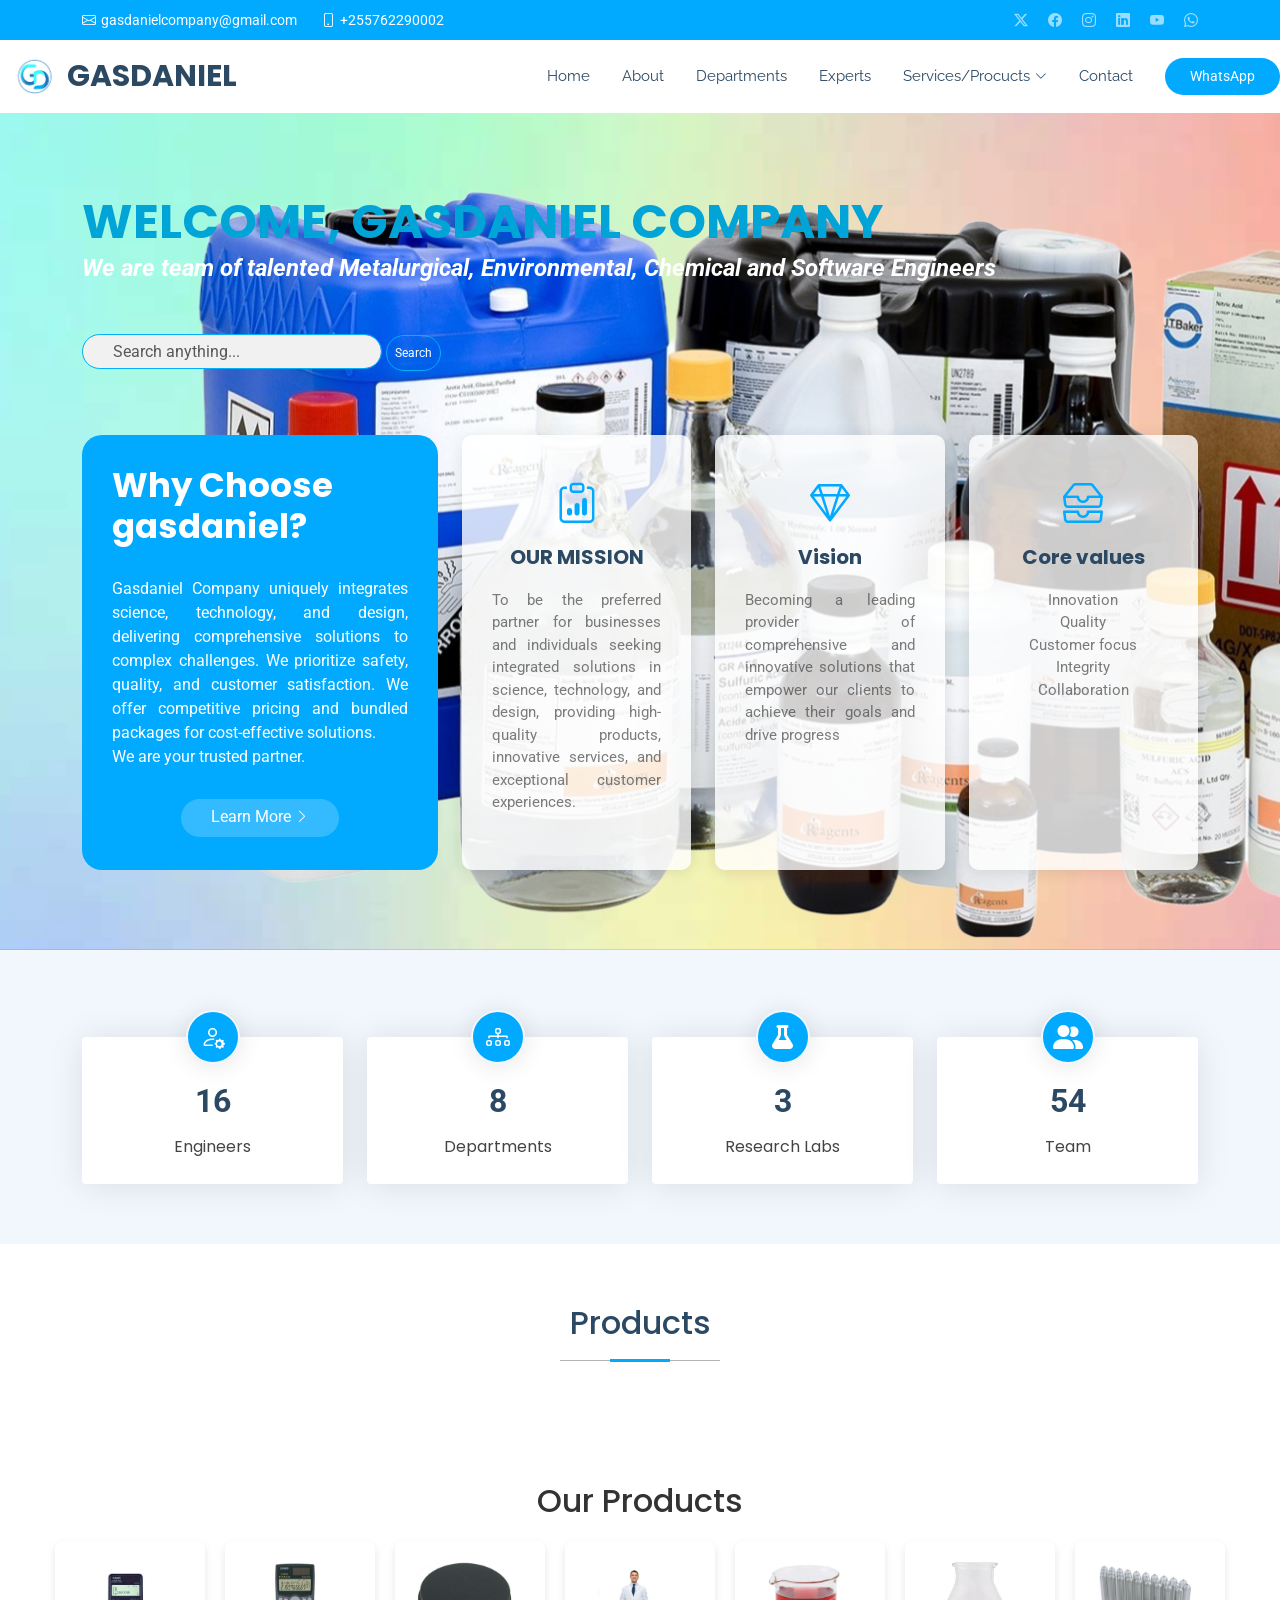
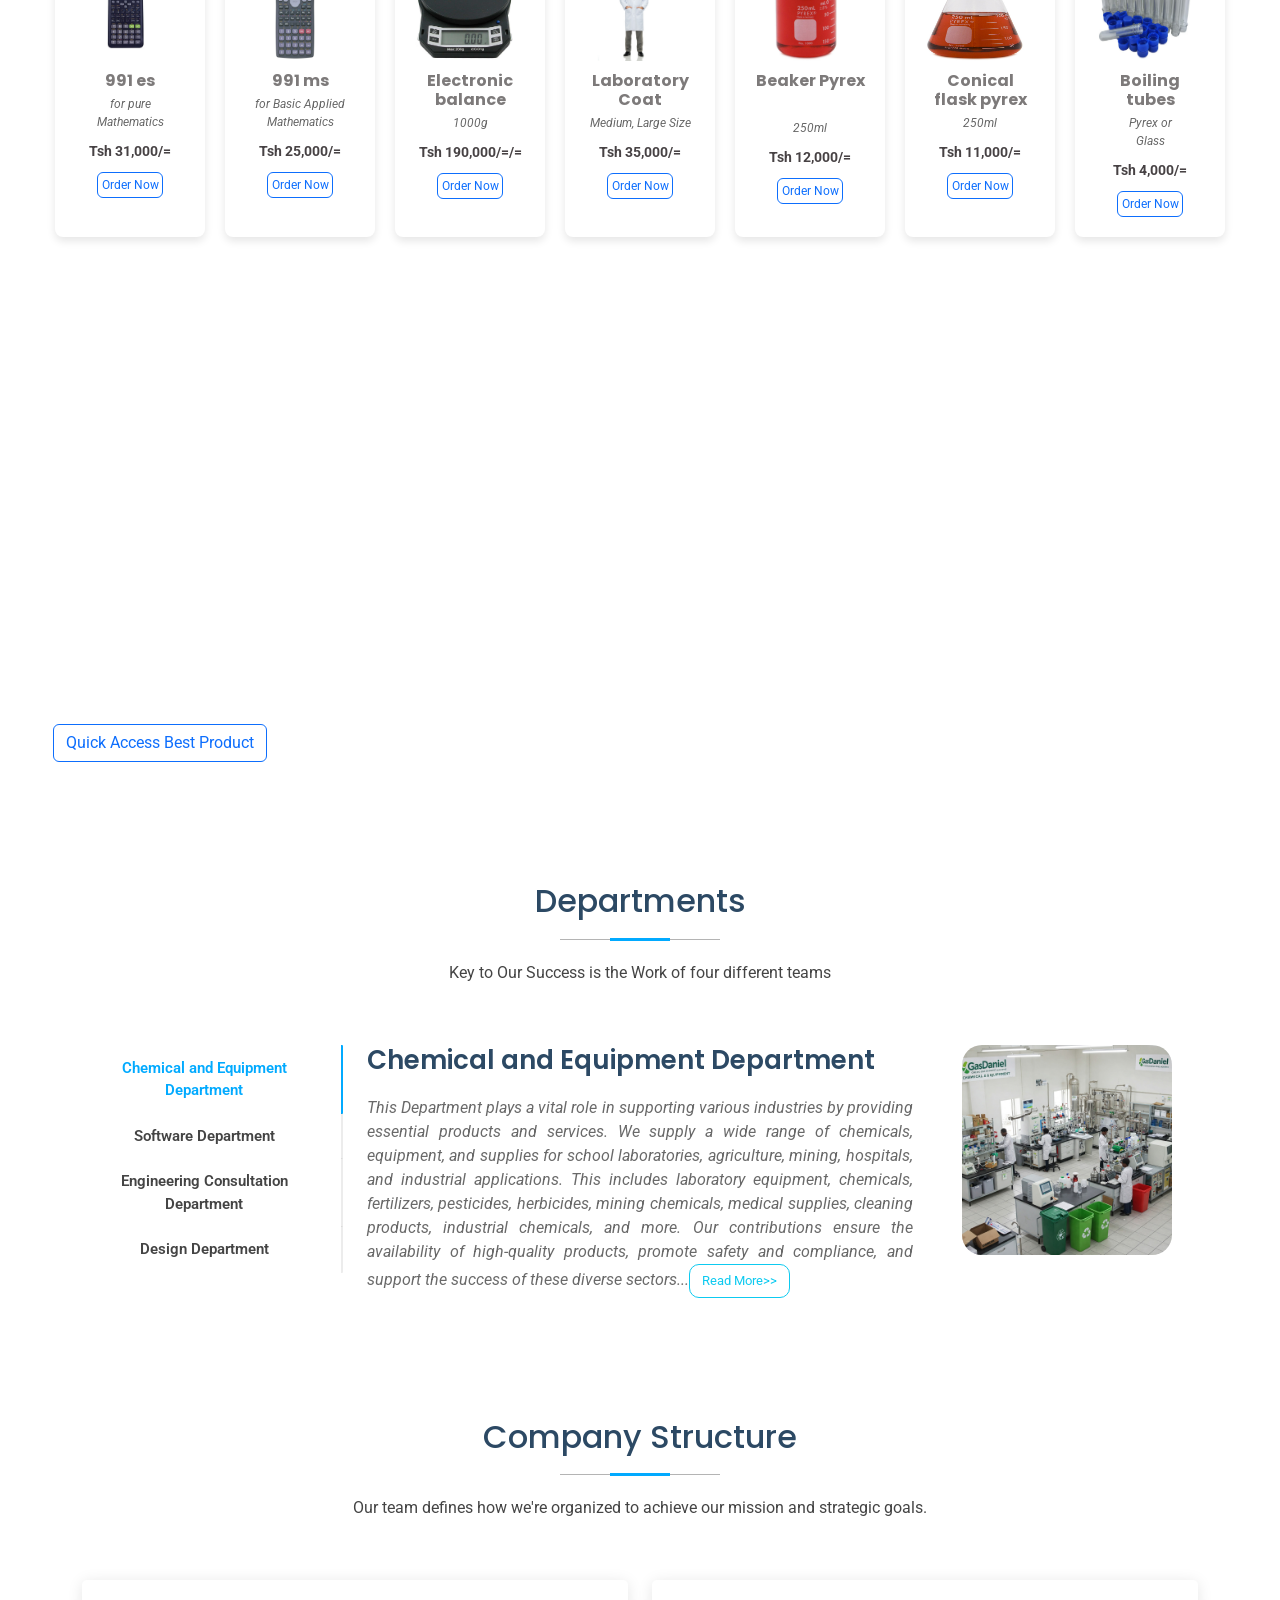
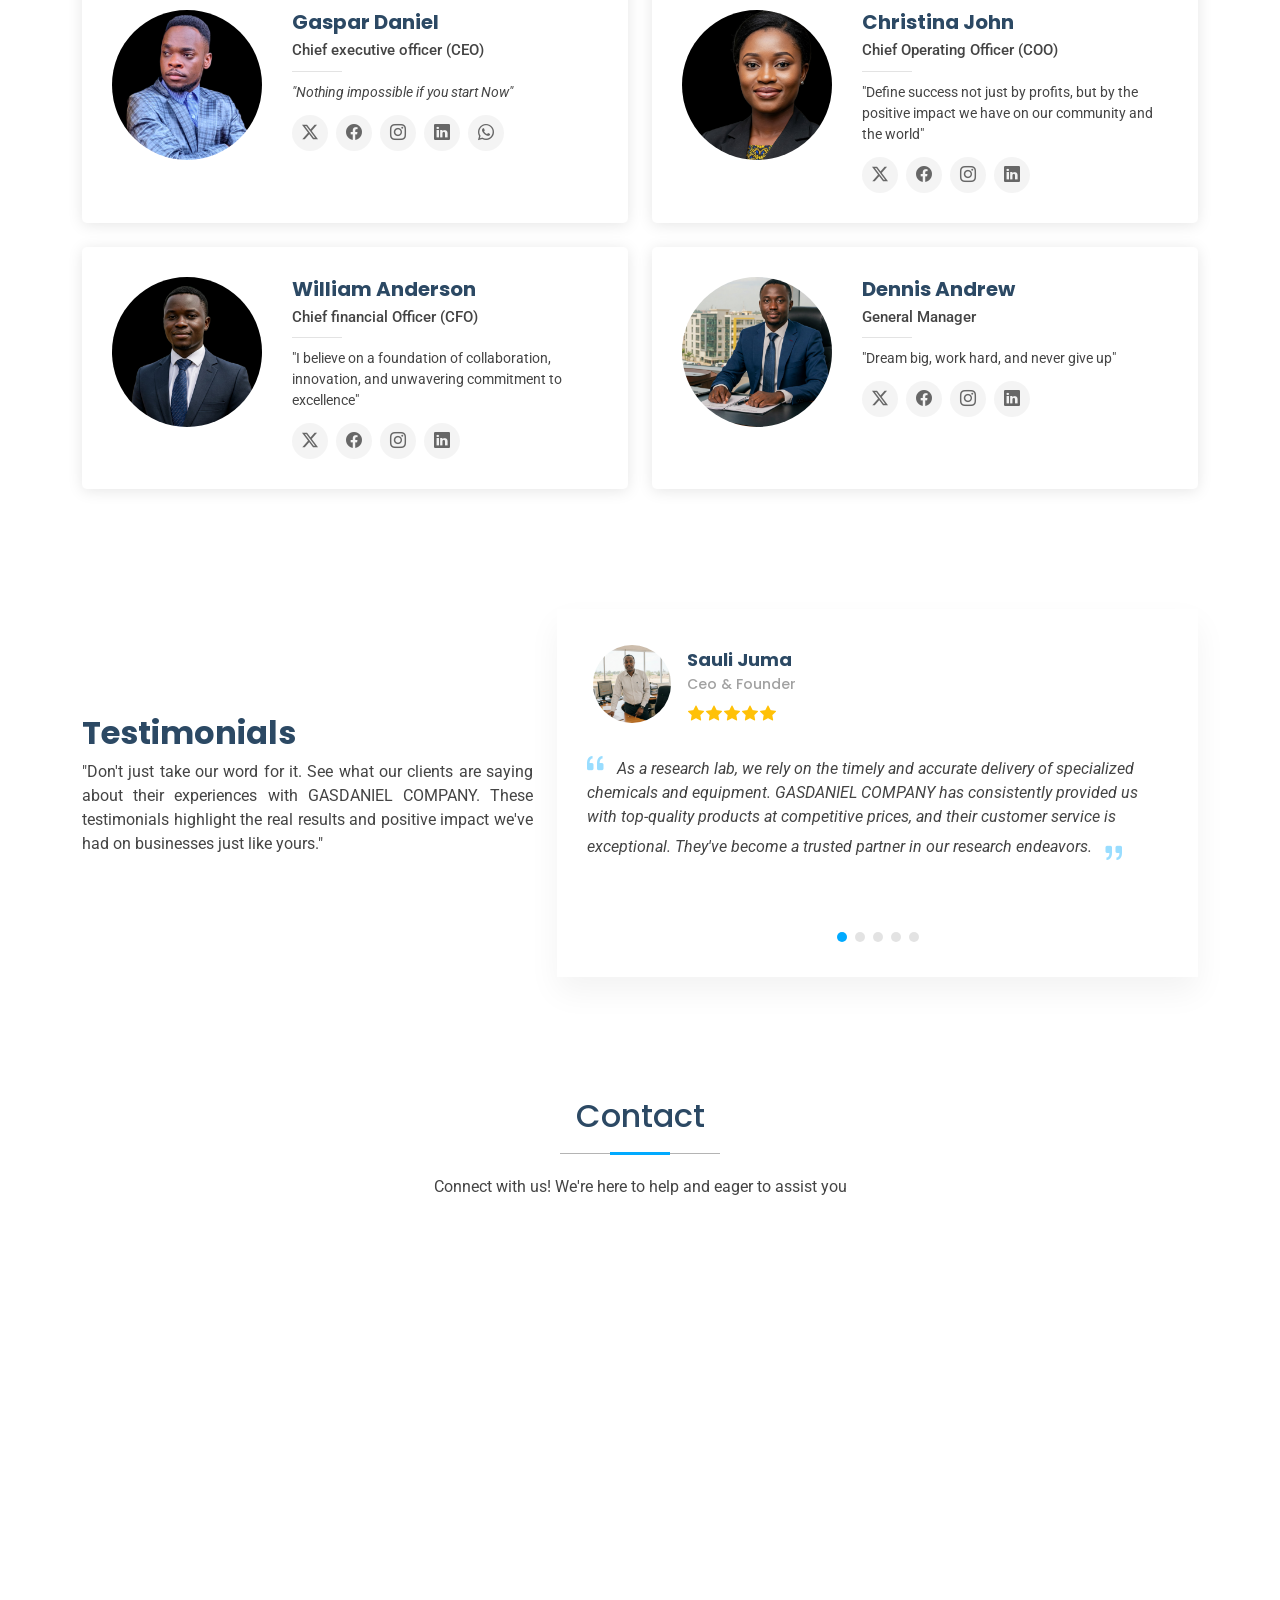
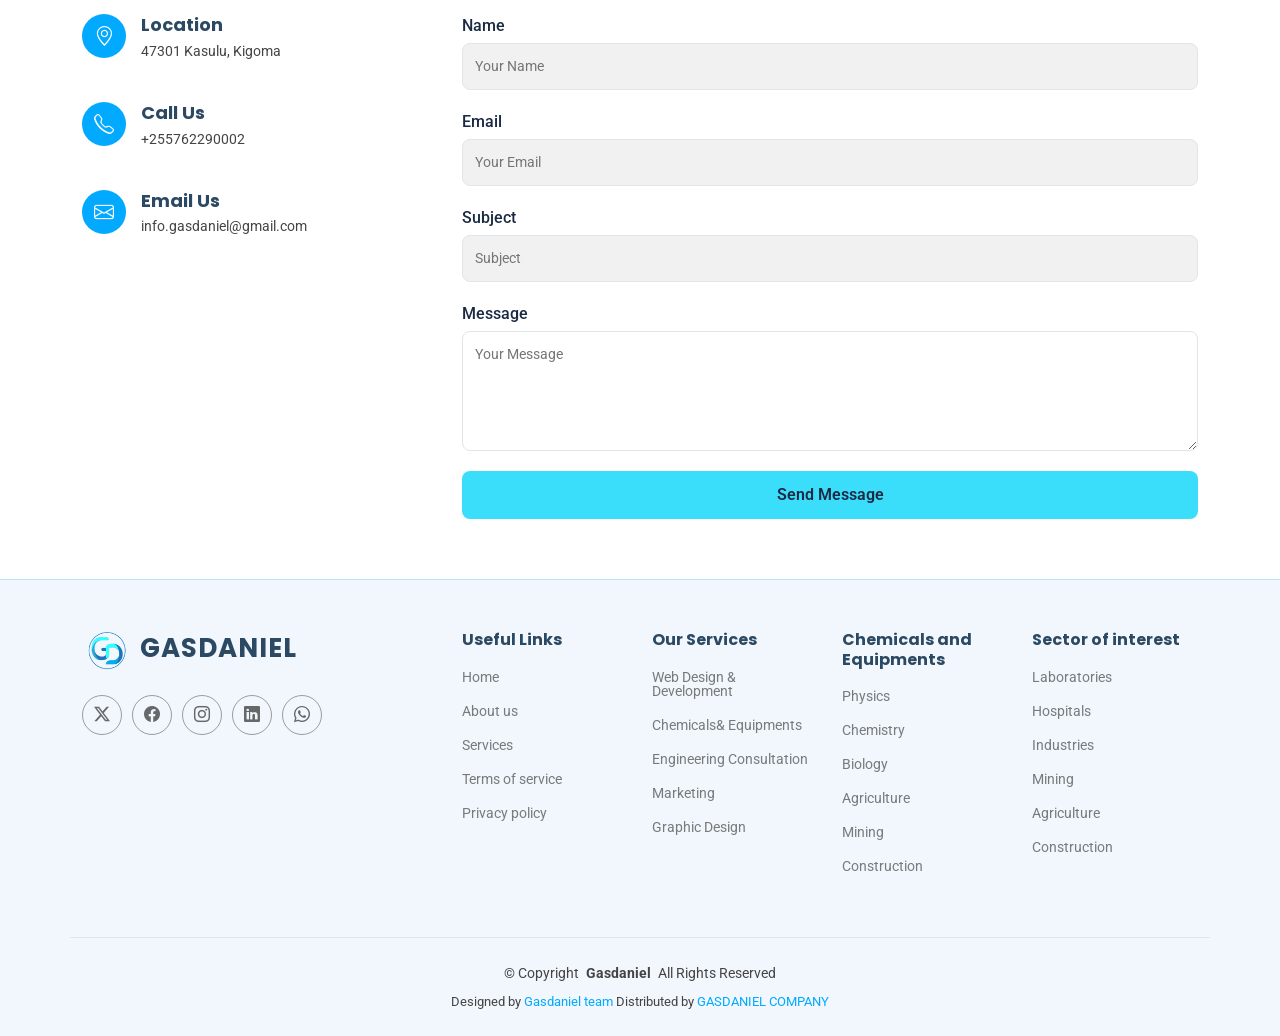
==== commit 23697513: "Update index.html" ====
--- a/index.html
+++ b/index.html
@@ -51,7 +51,7 @@
     <div class="topbar d-flex align-items-center">
       <div class="container d-flex justify-content-center justify-content-md-between">
         <div class="contact-info d-flex align-items-center">
-          <i class="bi bi-envelope d-flex align-items-center"><a href="mailto:contact@example.com">info.gasdaniel@gmail.com</a></i>
+          <i class="bi bi-envelope d-flex align-items-center"><a href="mailto:contact@example.com">gasdanielcompany@gmail.com</a></i>
           <i class="bi bi-phone d-flex align-items-center ms-4"><span>+255762290002</span></i>
         </div>
         <div class="social-links d-none d-md-flex align-items-center">
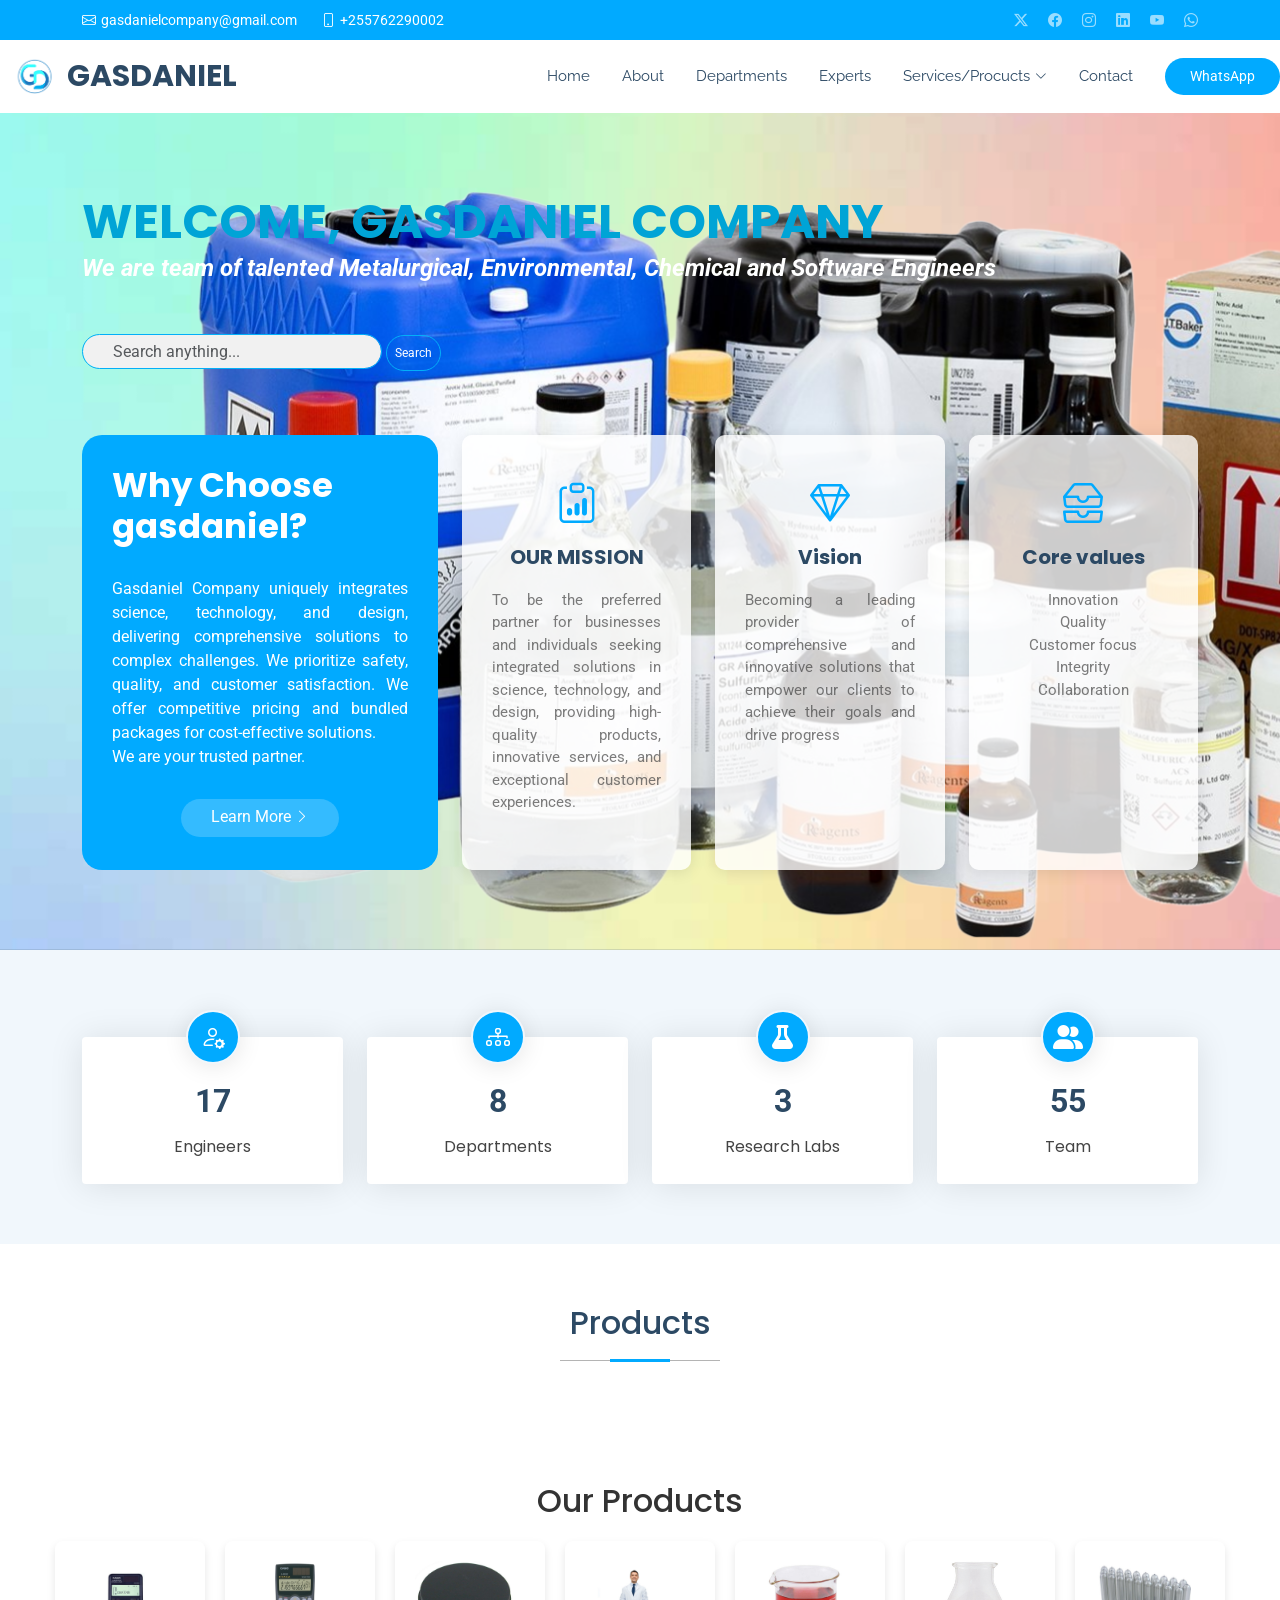
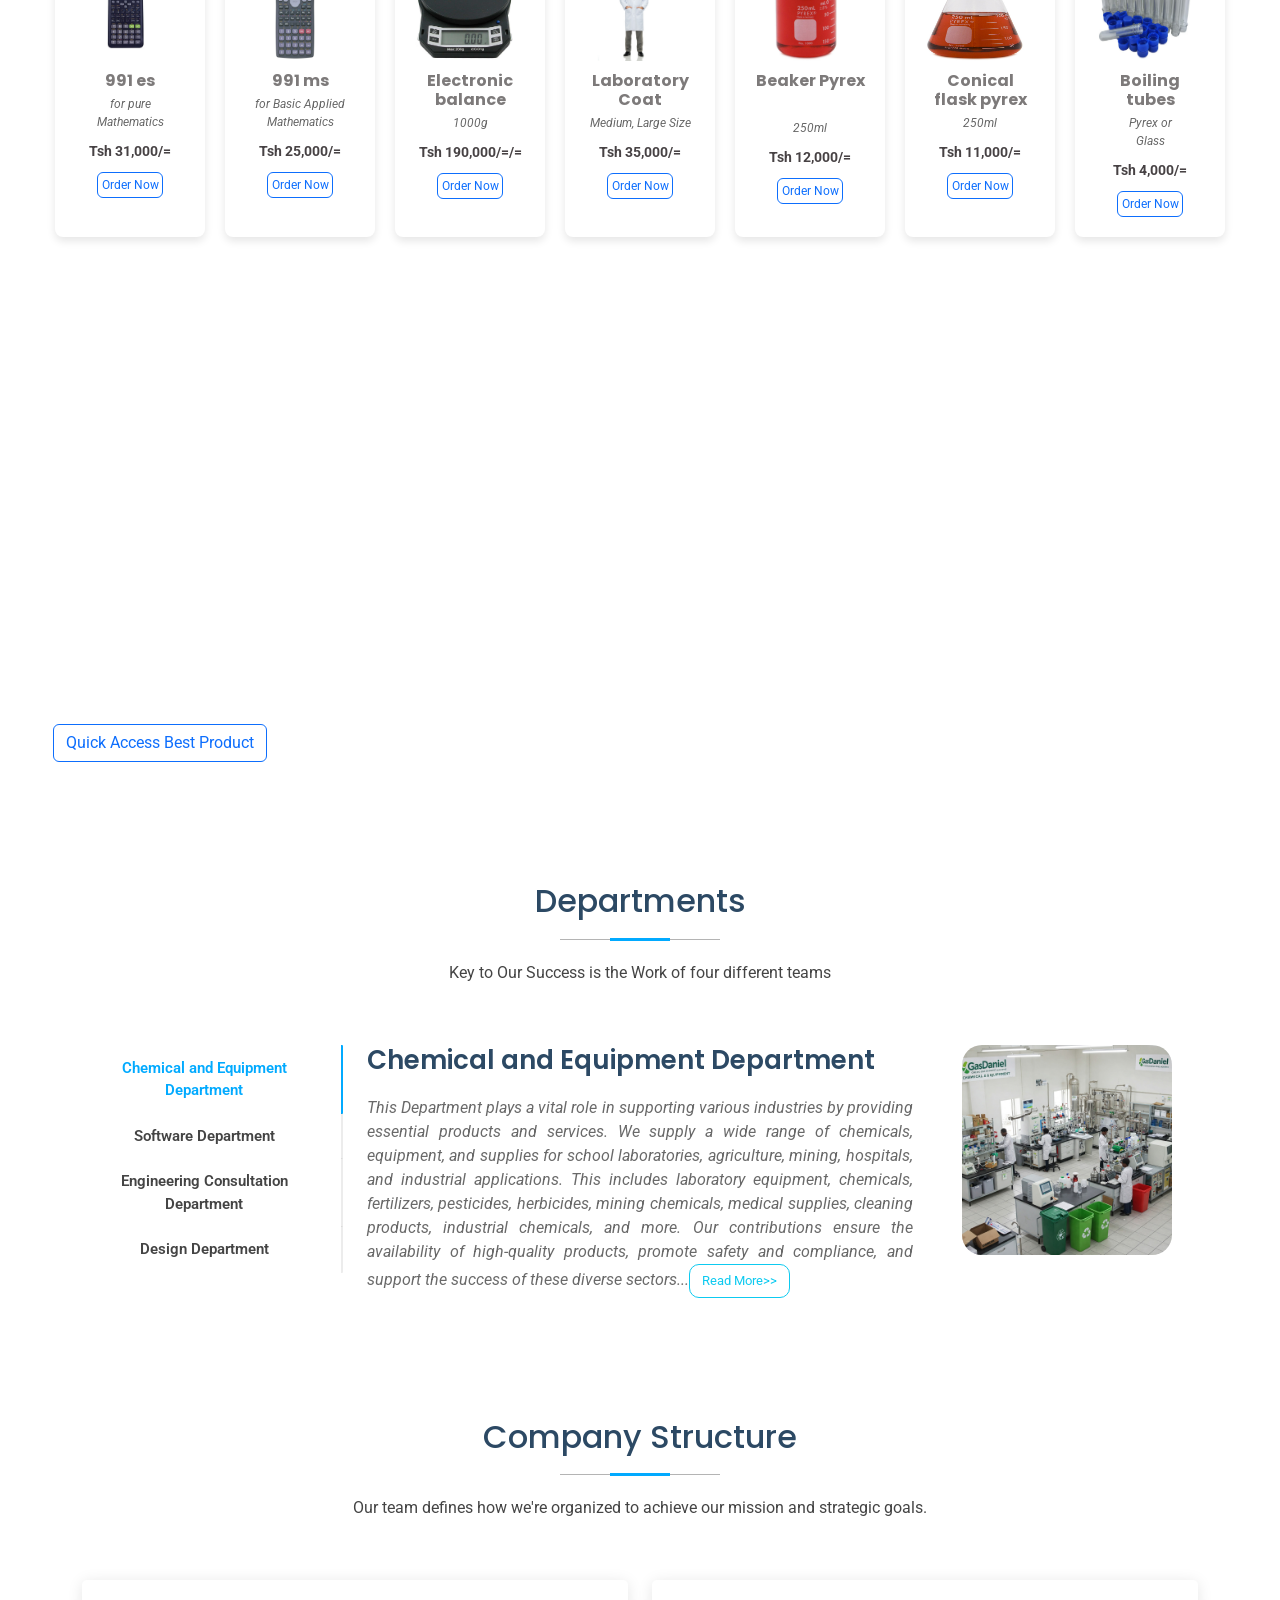
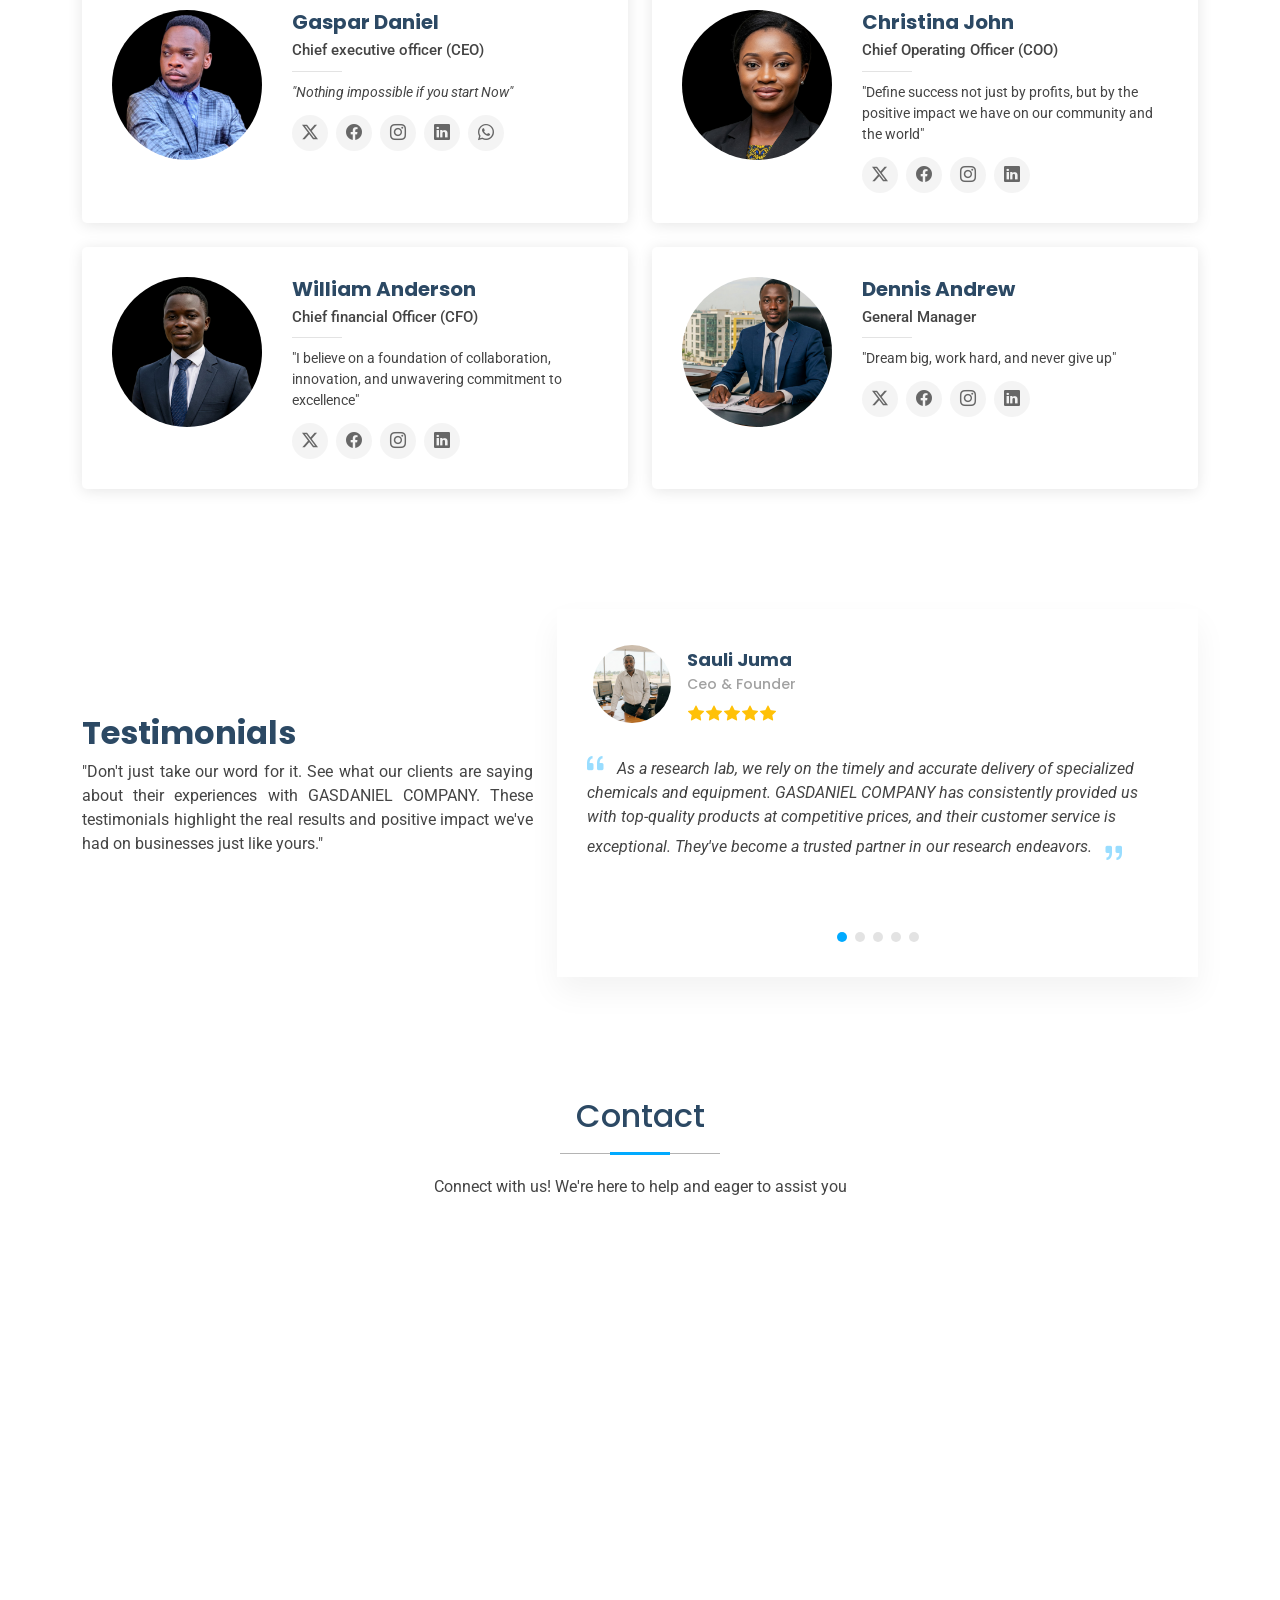
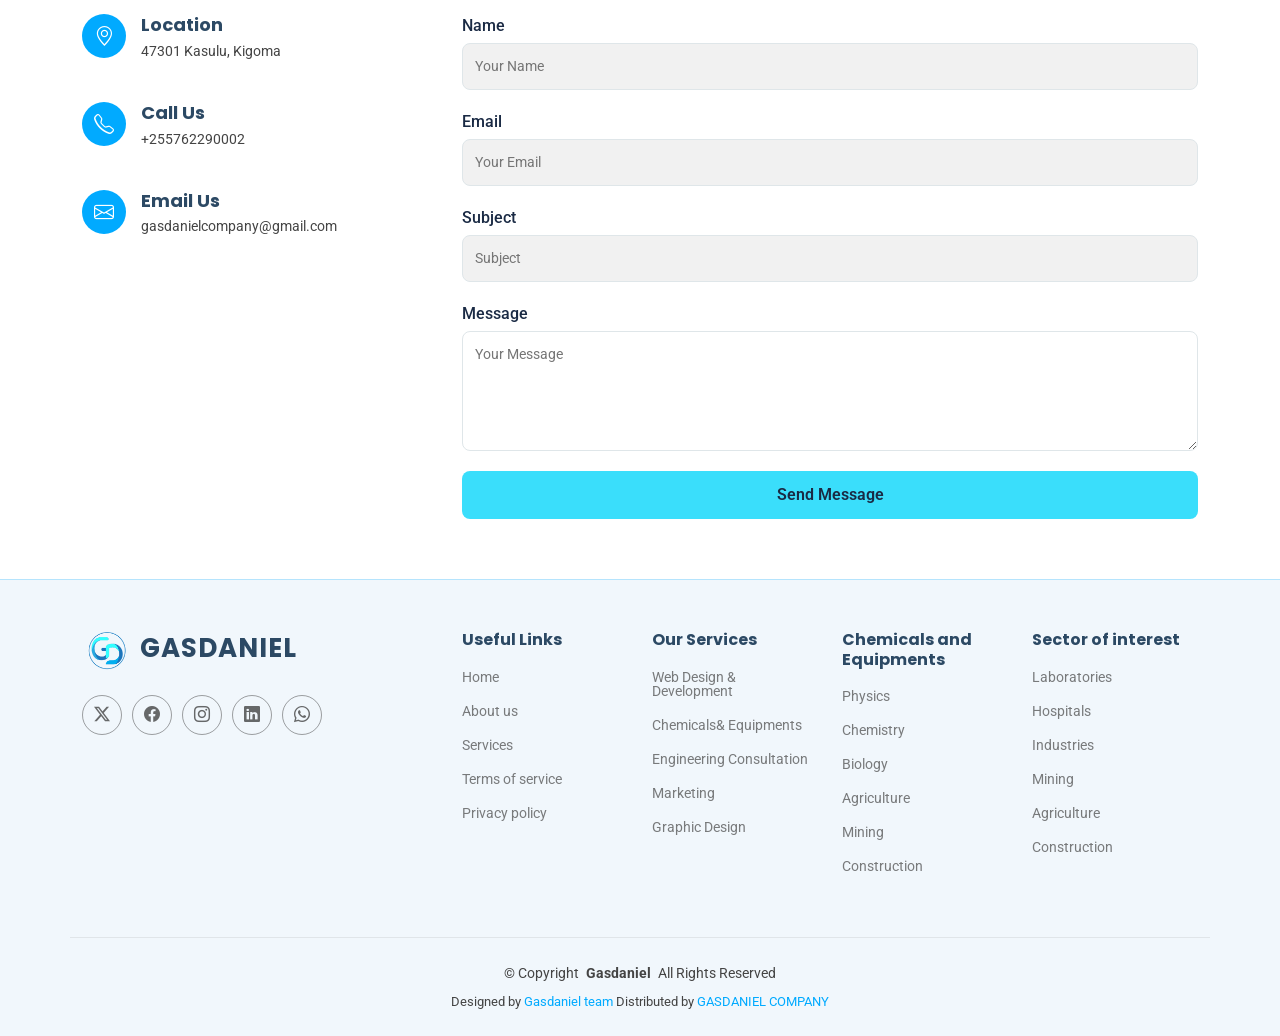
==== commit c6555be5: "Update index.html" ====
--- a/index.html
+++ b/index.html
@@ -819,7 +819,7 @@
               <i class="bi bi-envelope flex-shrink-0"></i>
               <div>
                 <h3>Email Us</h3>
-                <p>info.gasdaniel@gmail.com</p>
+                <p>gasdanielcompany@gmail.com</p>
               </div>
             </div><!-- End Info Item -->
 
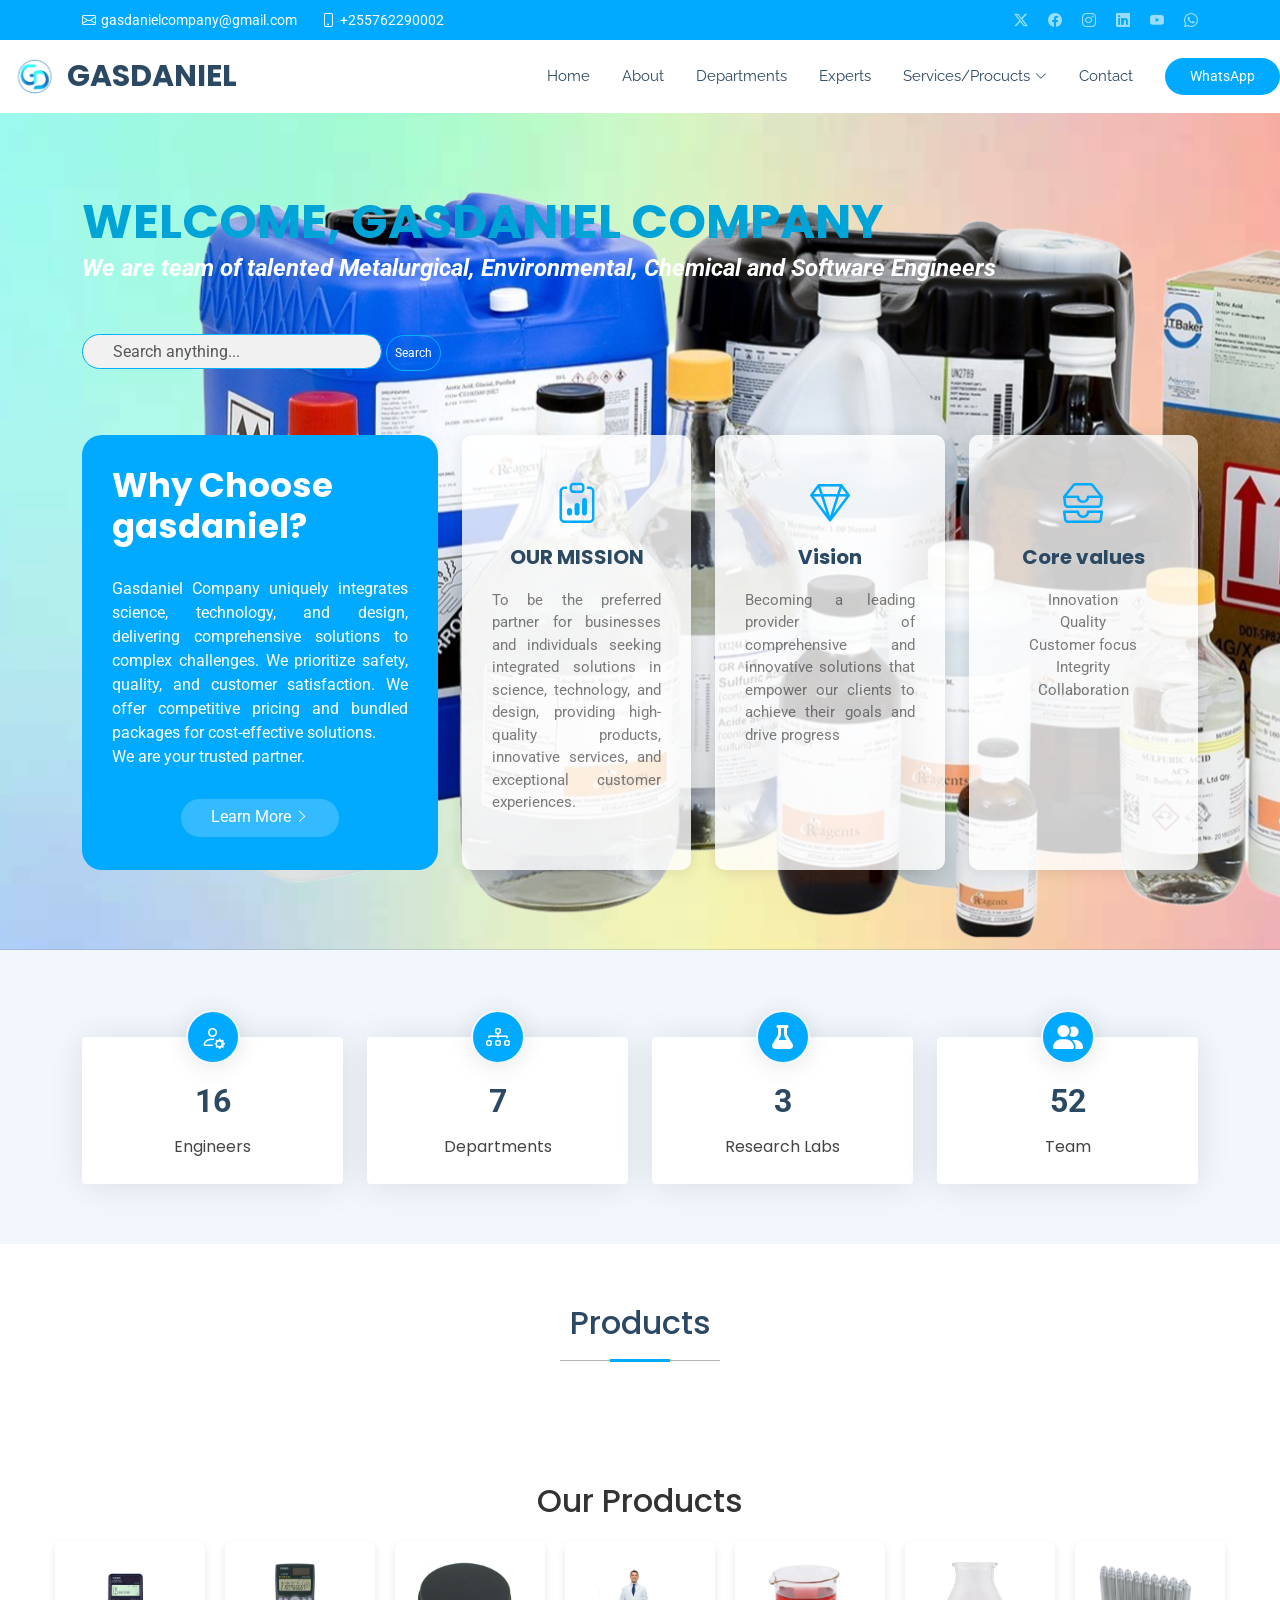
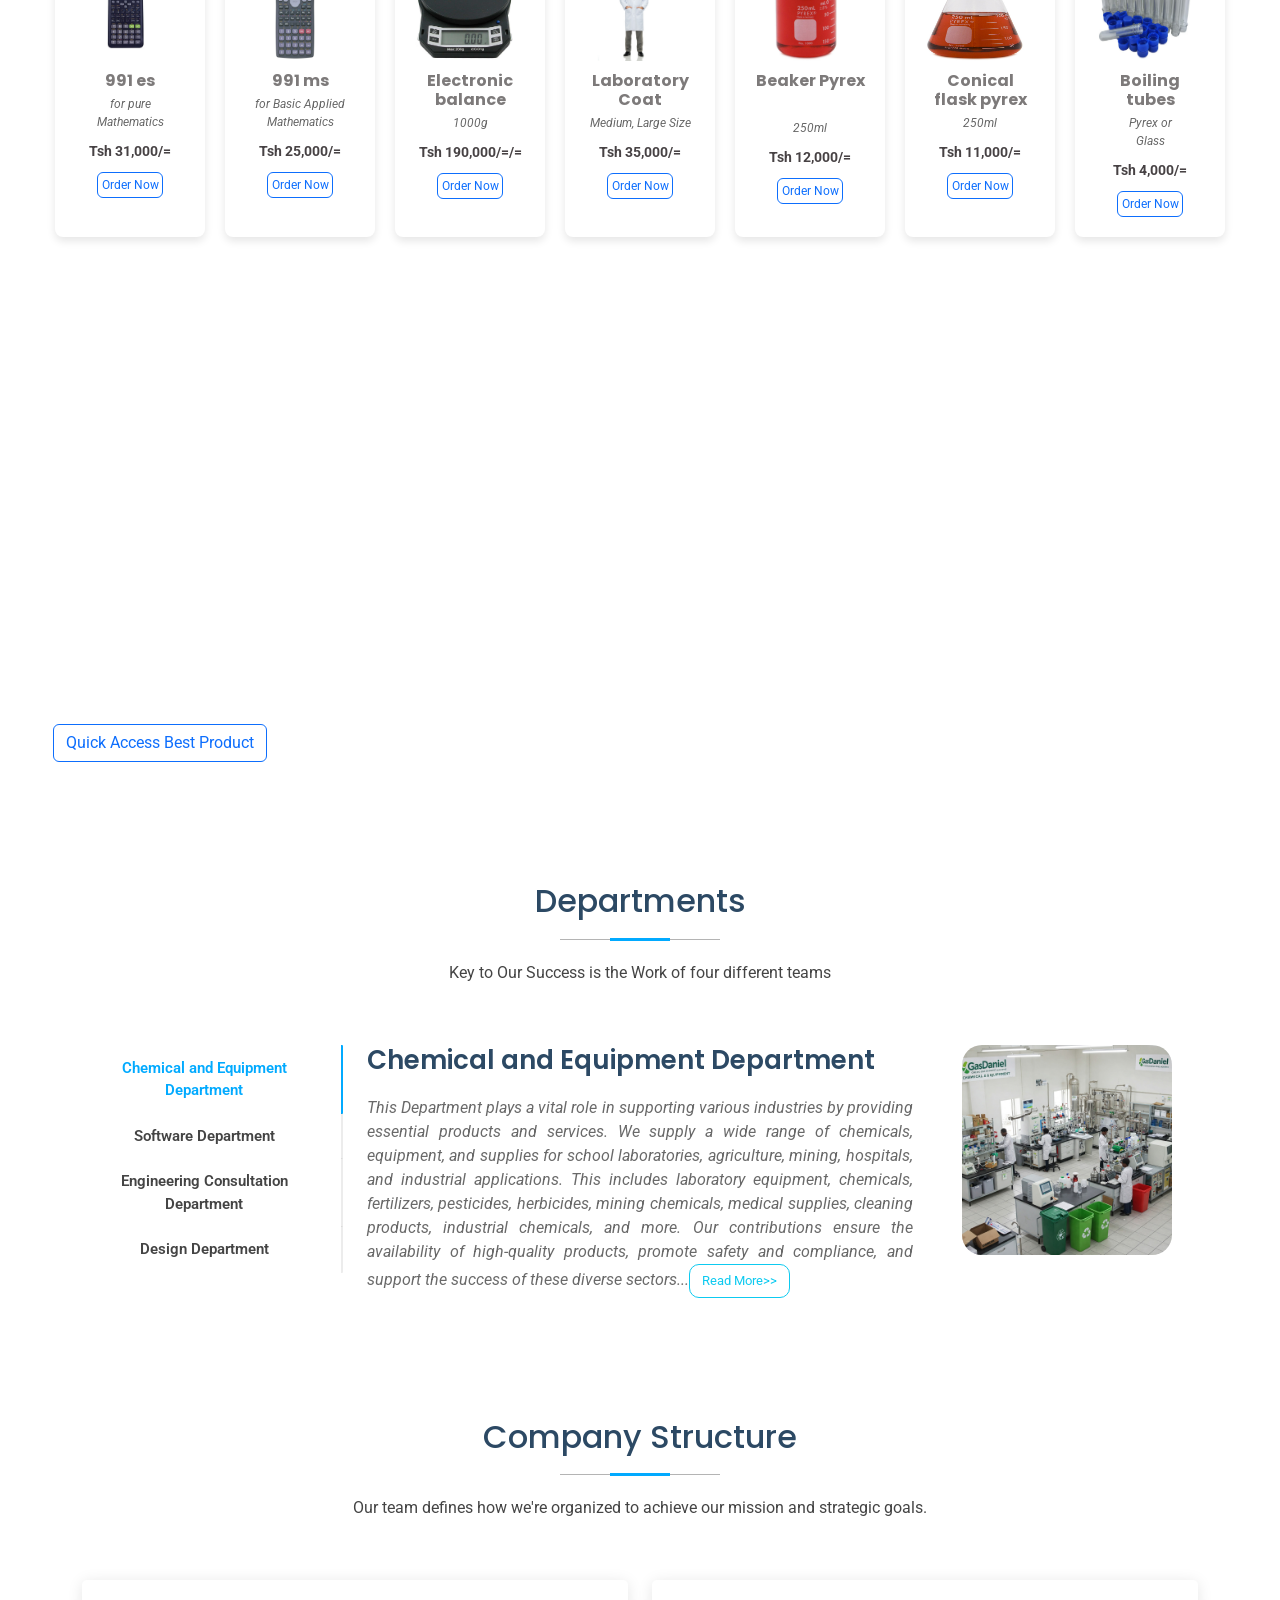
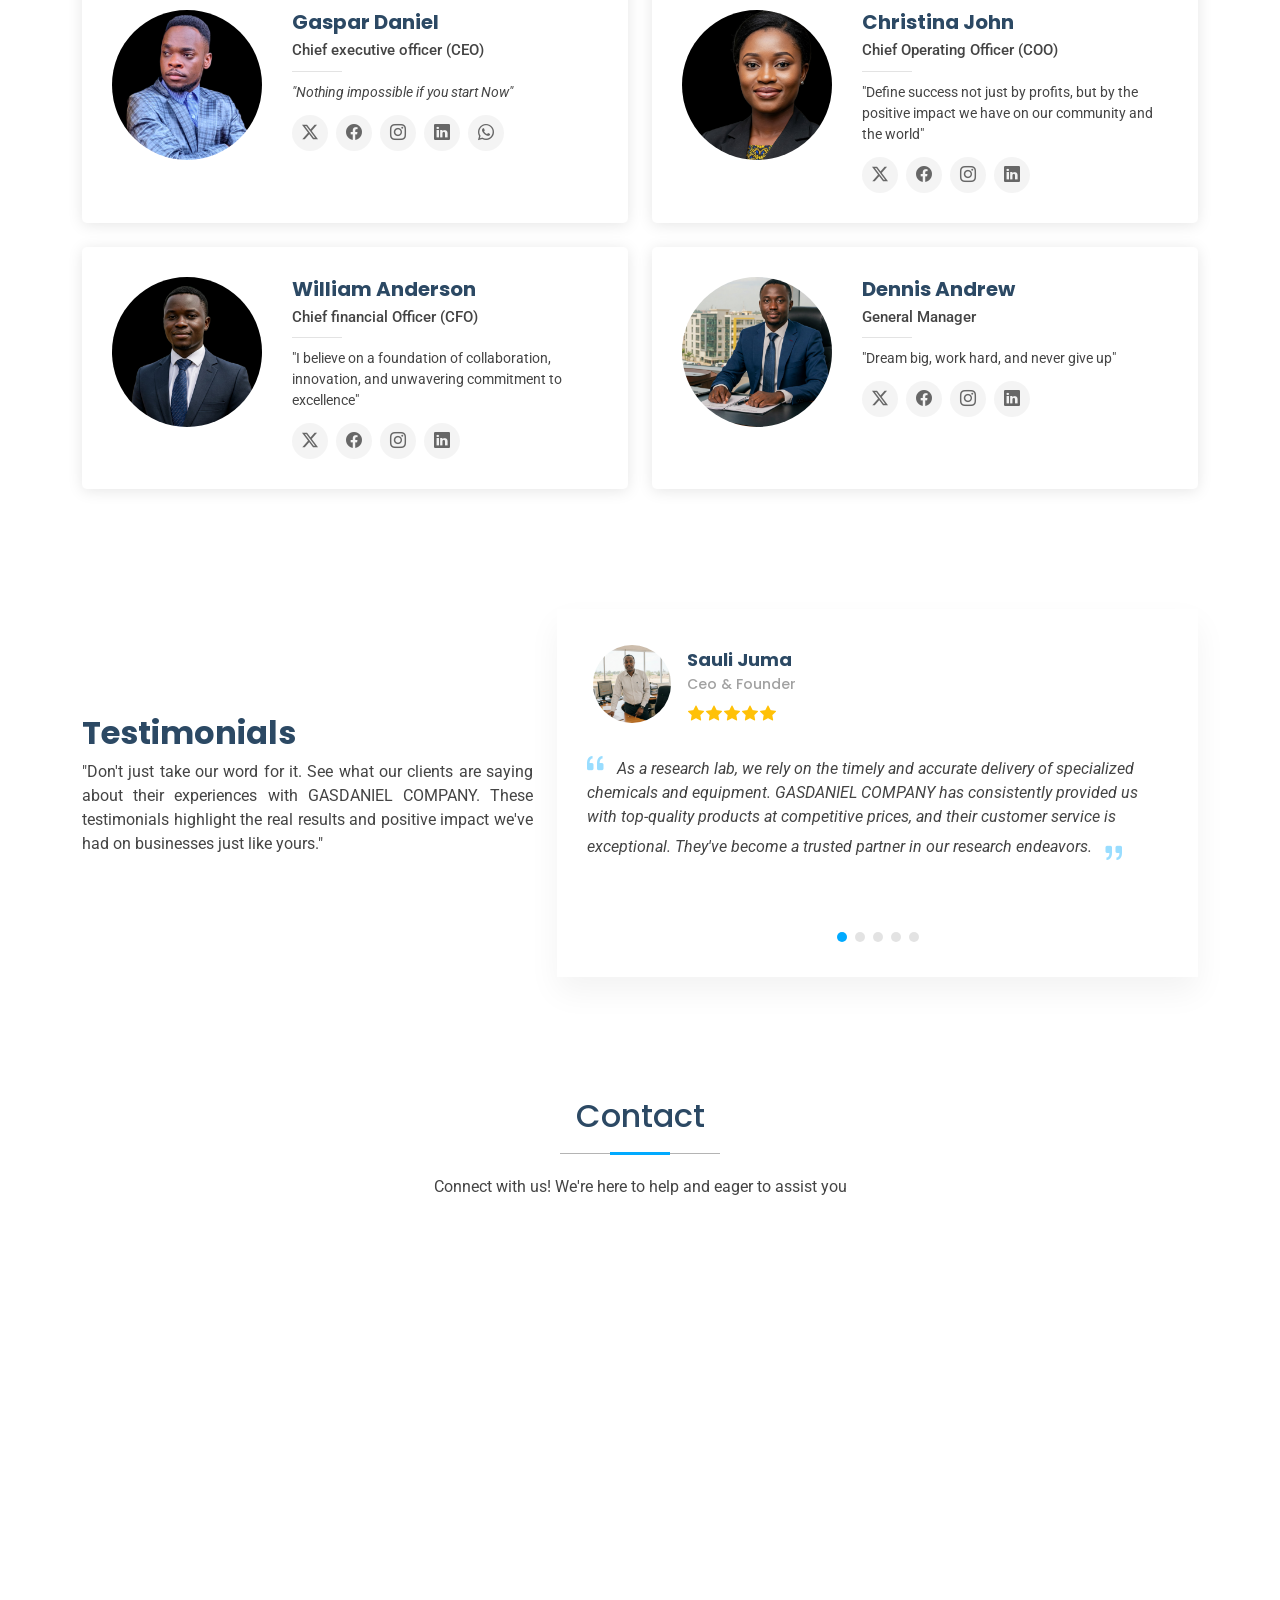
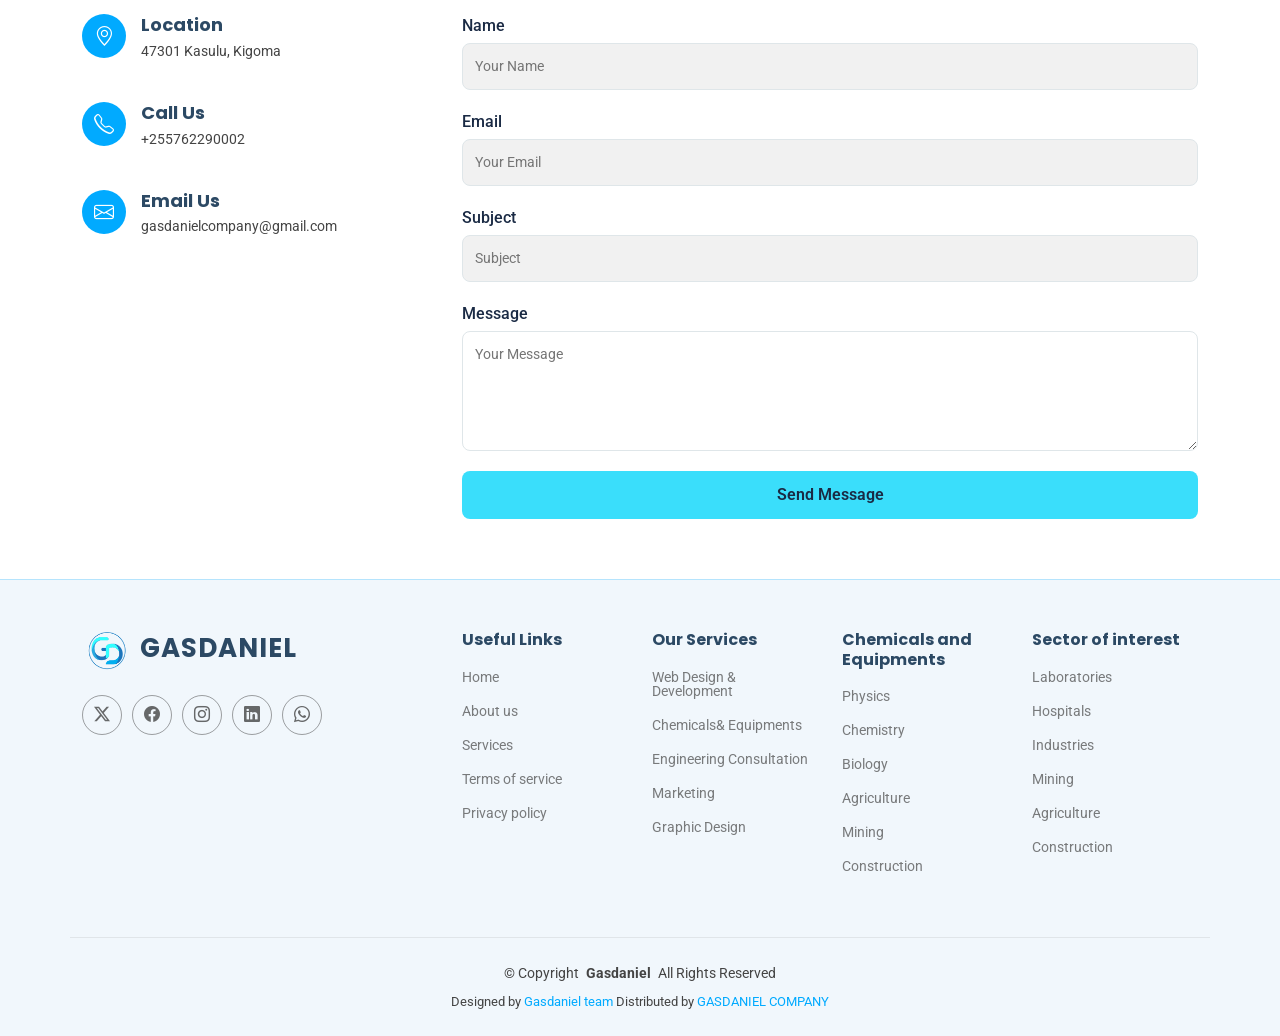
==== commit e9e2a0a3: "Update index.html" ====
--- a/index.html
+++ b/index.html
@@ -51,7 +51,7 @@
     <div class="topbar d-flex align-items-center">
       <div class="container d-flex justify-content-center justify-content-md-between">
         <div class="contact-info d-flex align-items-center">
-          <i class="bi bi-envelope d-flex align-items-center"><a href="mailto:contact@example.com">gasdanielcompany@gmail.com</a></i>
+          <i class="bi bi-envelope d-flex align-items-center"><a href="mailto:gasdanielcompany@gmail.com">gasdanielcompany@gmail.com</a></i>
           <i class="bi bi-phone d-flex align-items-center ms-4"><span>+255762290002</span></i>
         </div>
         <div class="social-links d-none d-md-flex align-items-center">
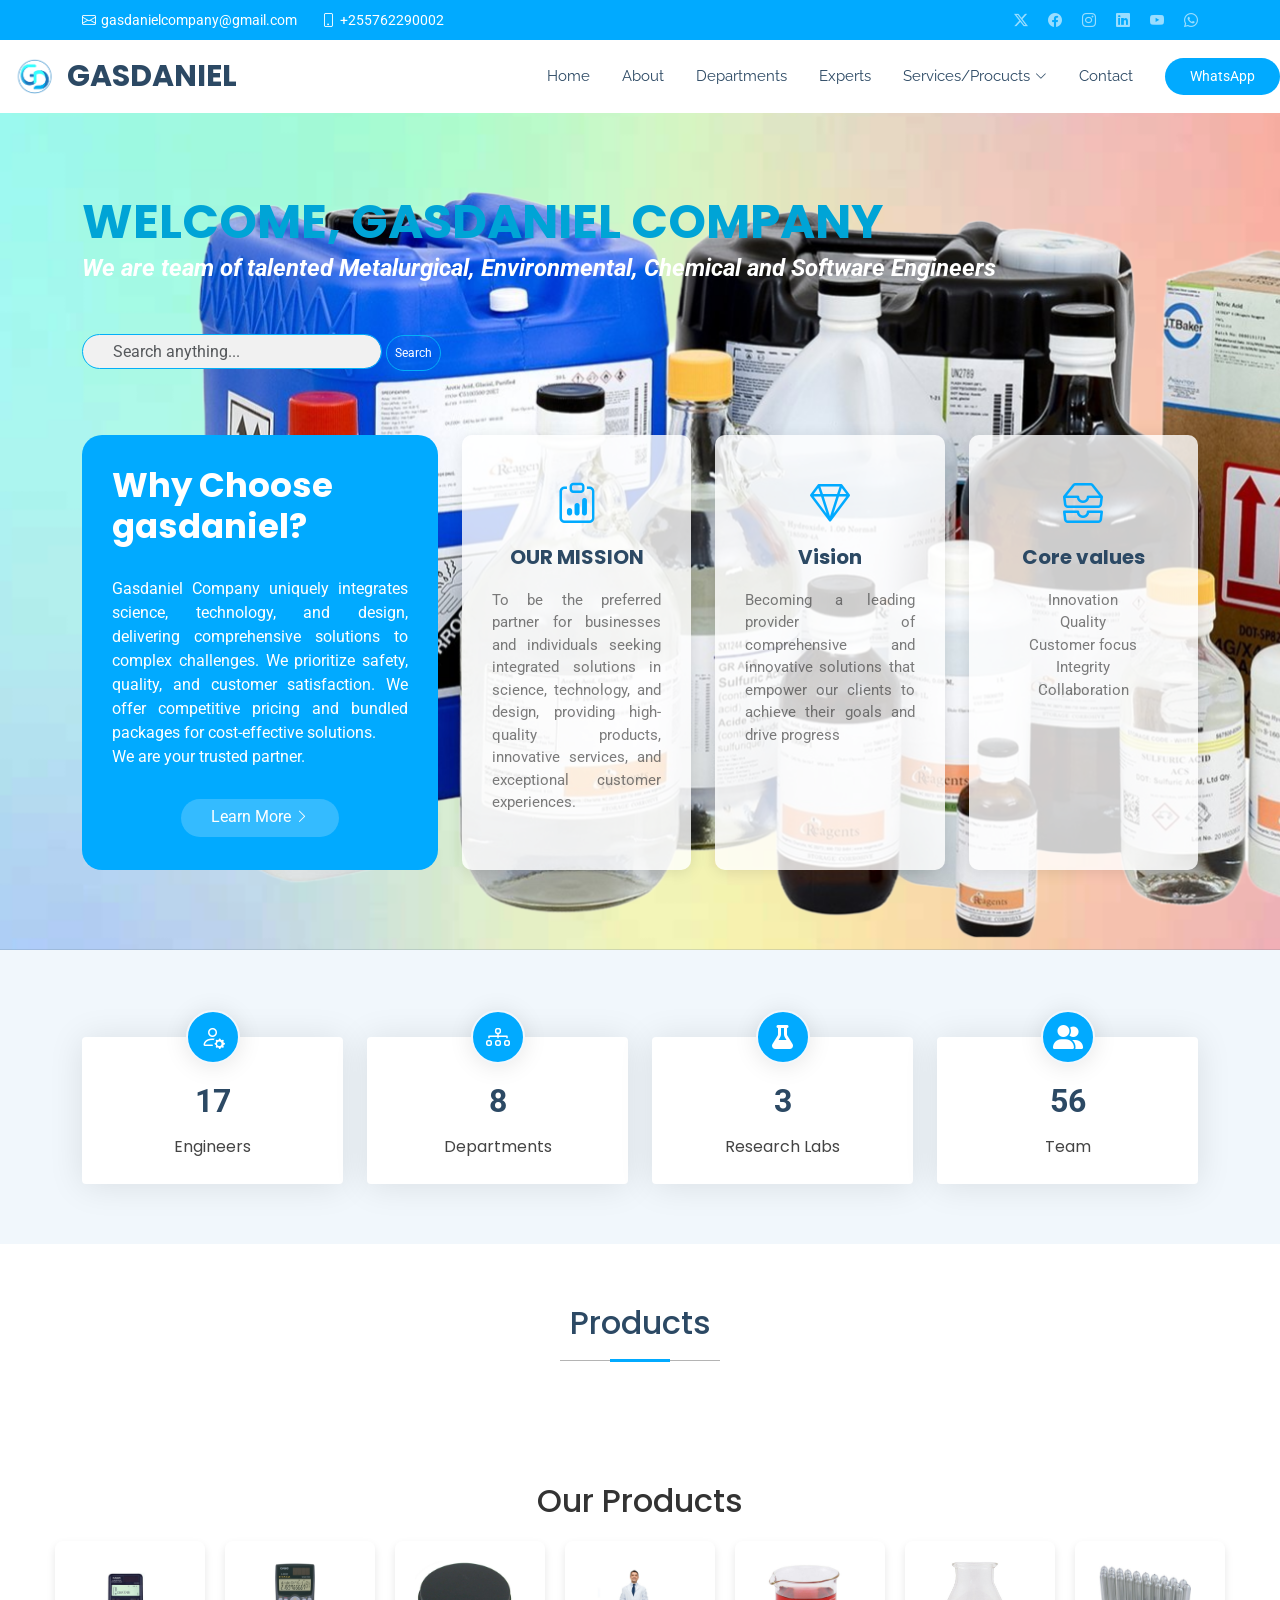
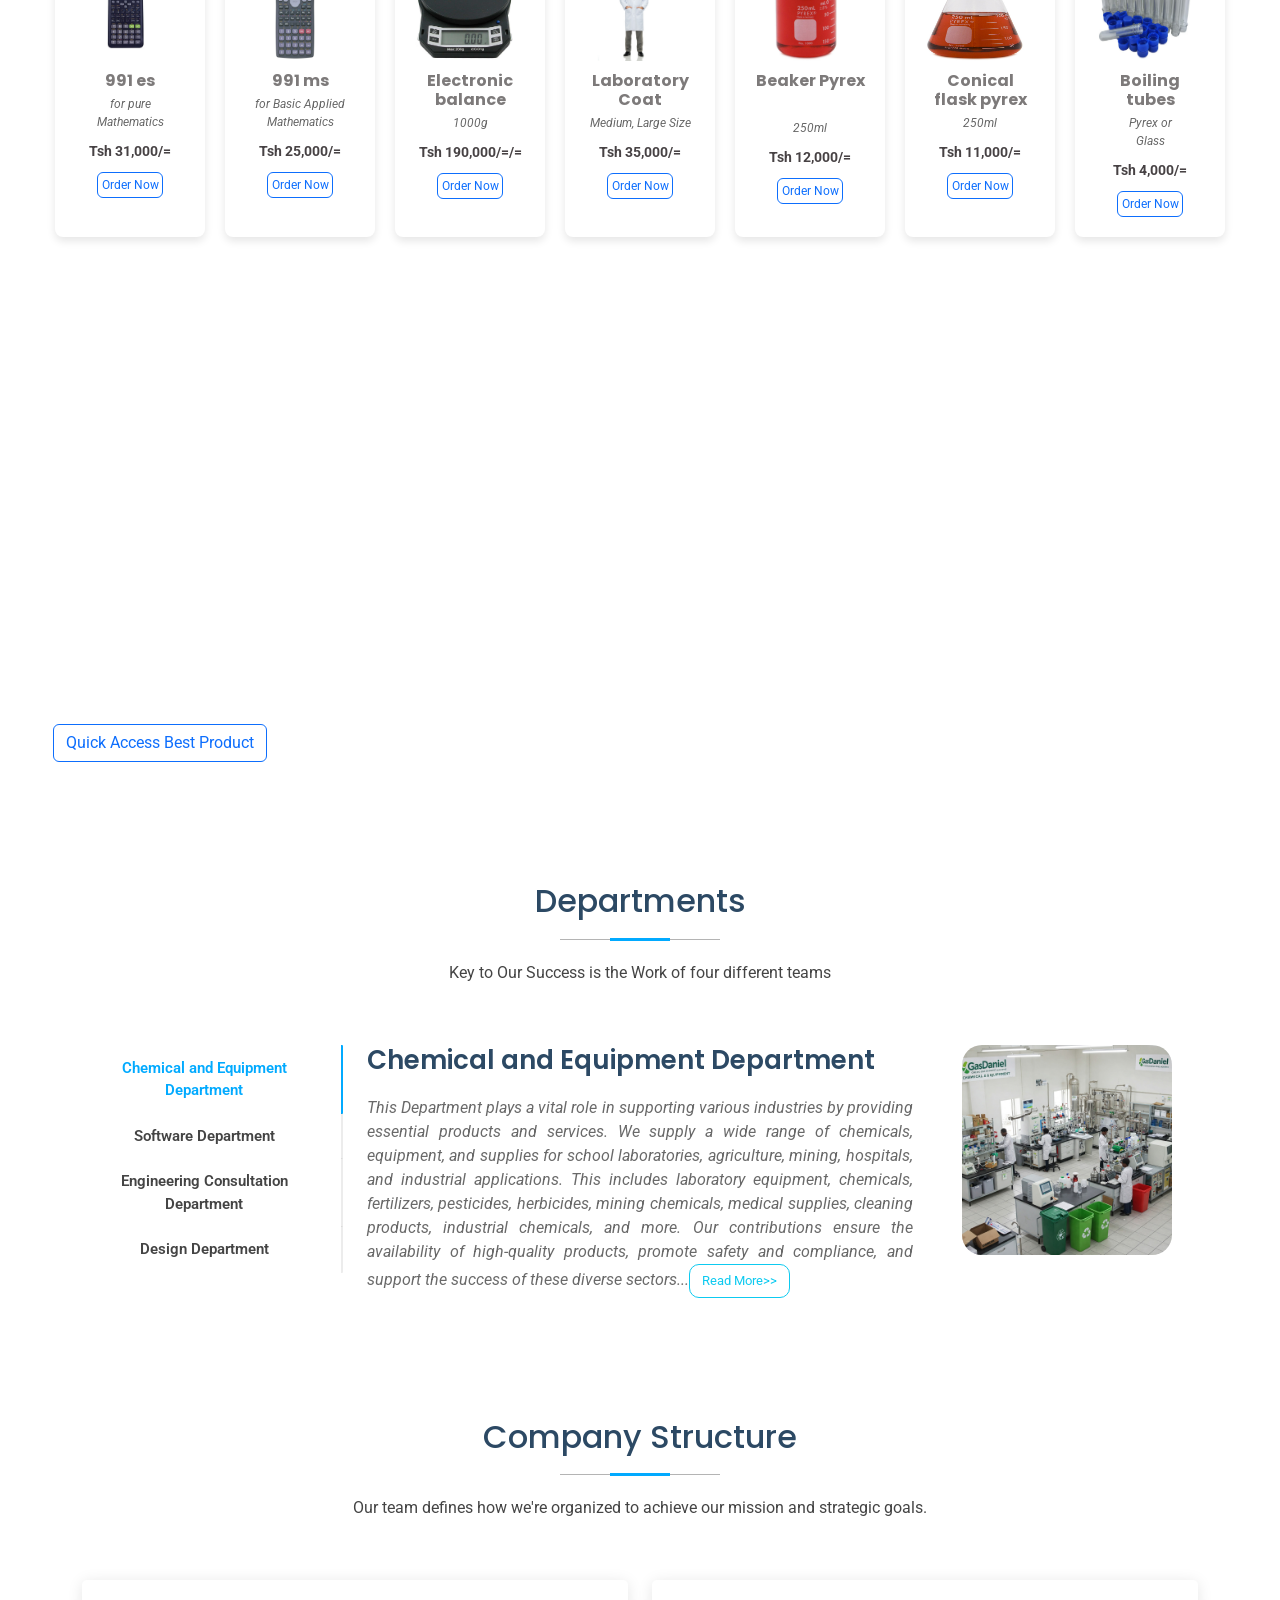
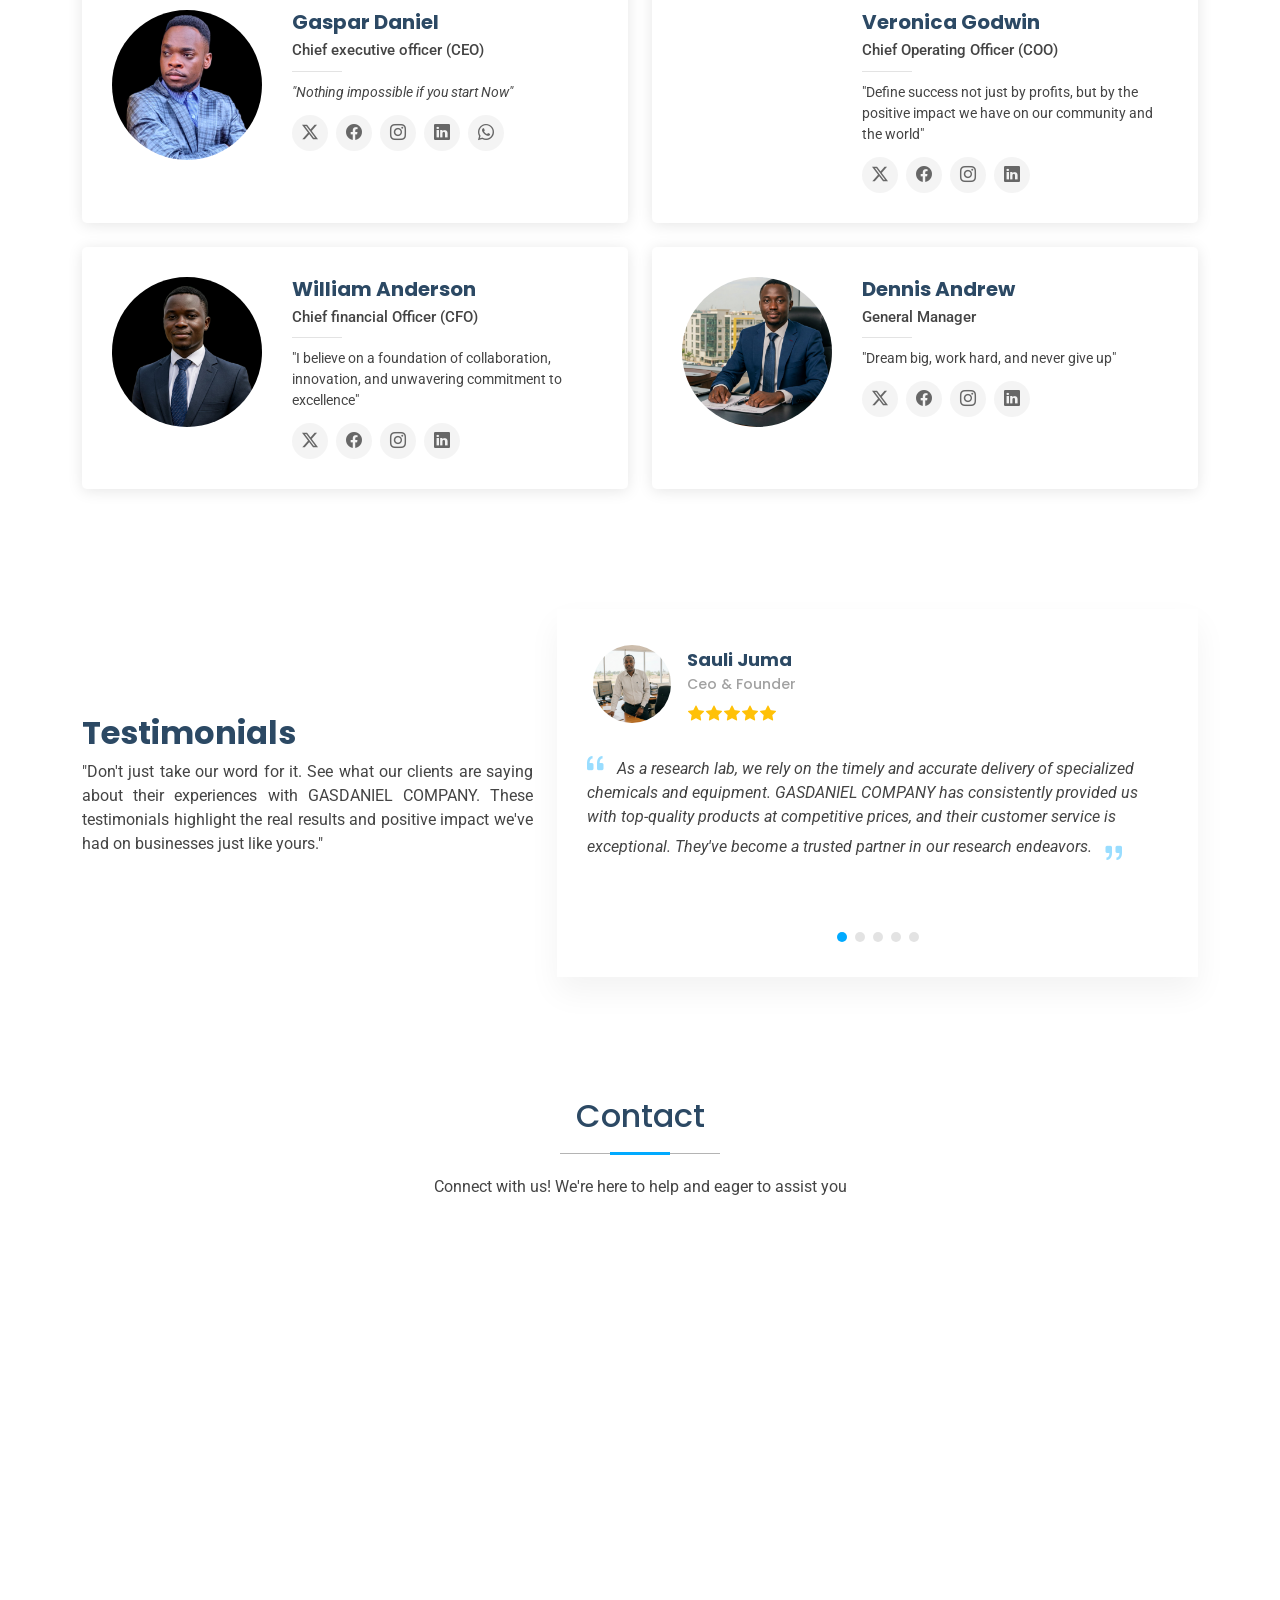
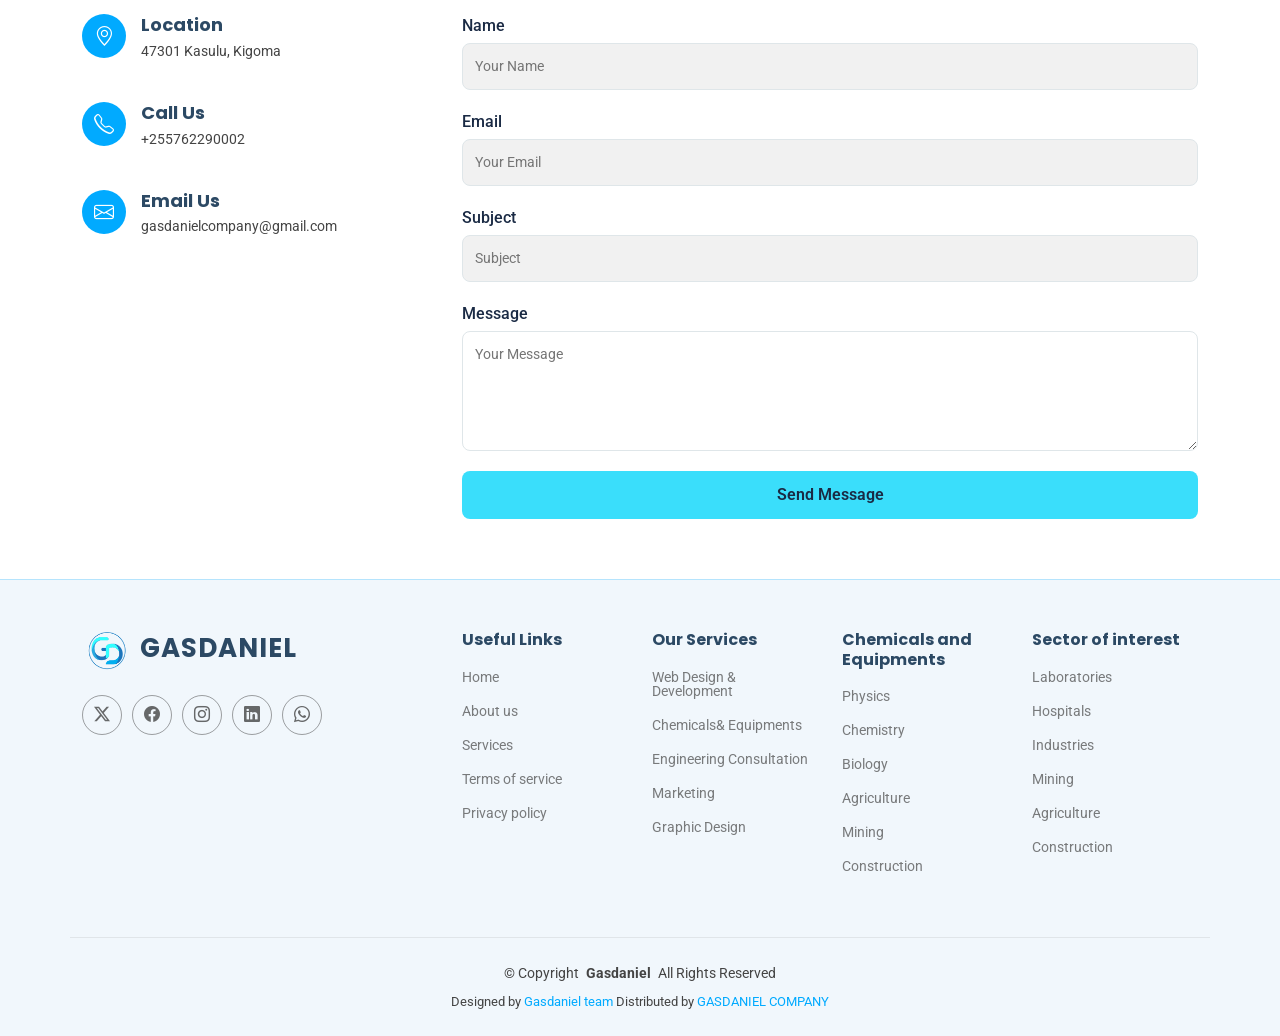
==== commit 9bcbb209: "Update index.html" ====
--- a/index.html
+++ b/index.html
@@ -577,9 +577,9 @@
 
           <div class="col-lg-6" data-aos="fade-up" data-aos-delay="200">
             <div class="team-member d-flex align-items-start">
-              <div class="pic"><img src="assets/img/experts/Adobe_Express_20250217_1319310_1.png" class="img-fluid" alt=""></div>
+              <div class="pic"><img src="assets/img/experts/veronica.png" class="img-fluid" alt=""></div>
               <div class="member-info">
-                <h4>Christina John</h4>
+                <h4>Veronica Godwin</h4>
                 <span>Chief Operating Officer (COO)</span>
                 <p>"Define success not just by profits, but by the positive impact we have on our community and the world"</p>
                 <div class="social">
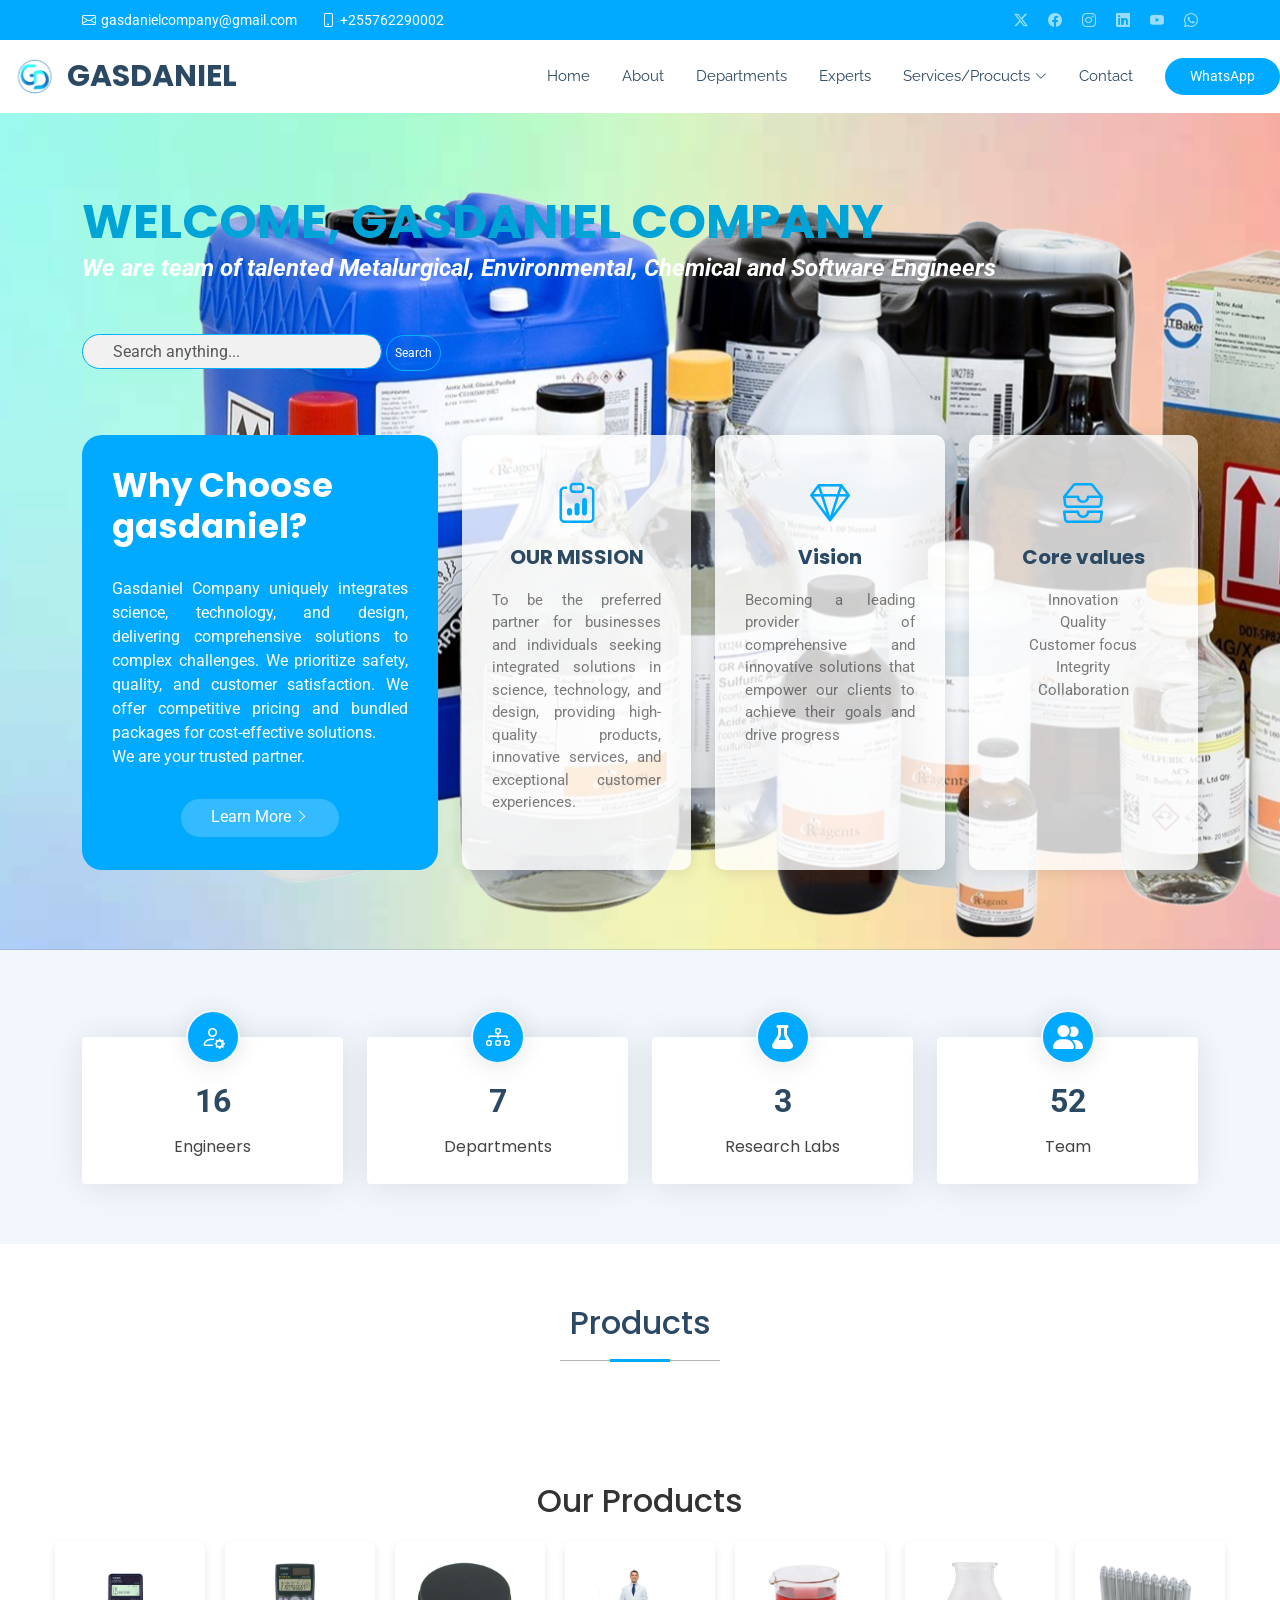
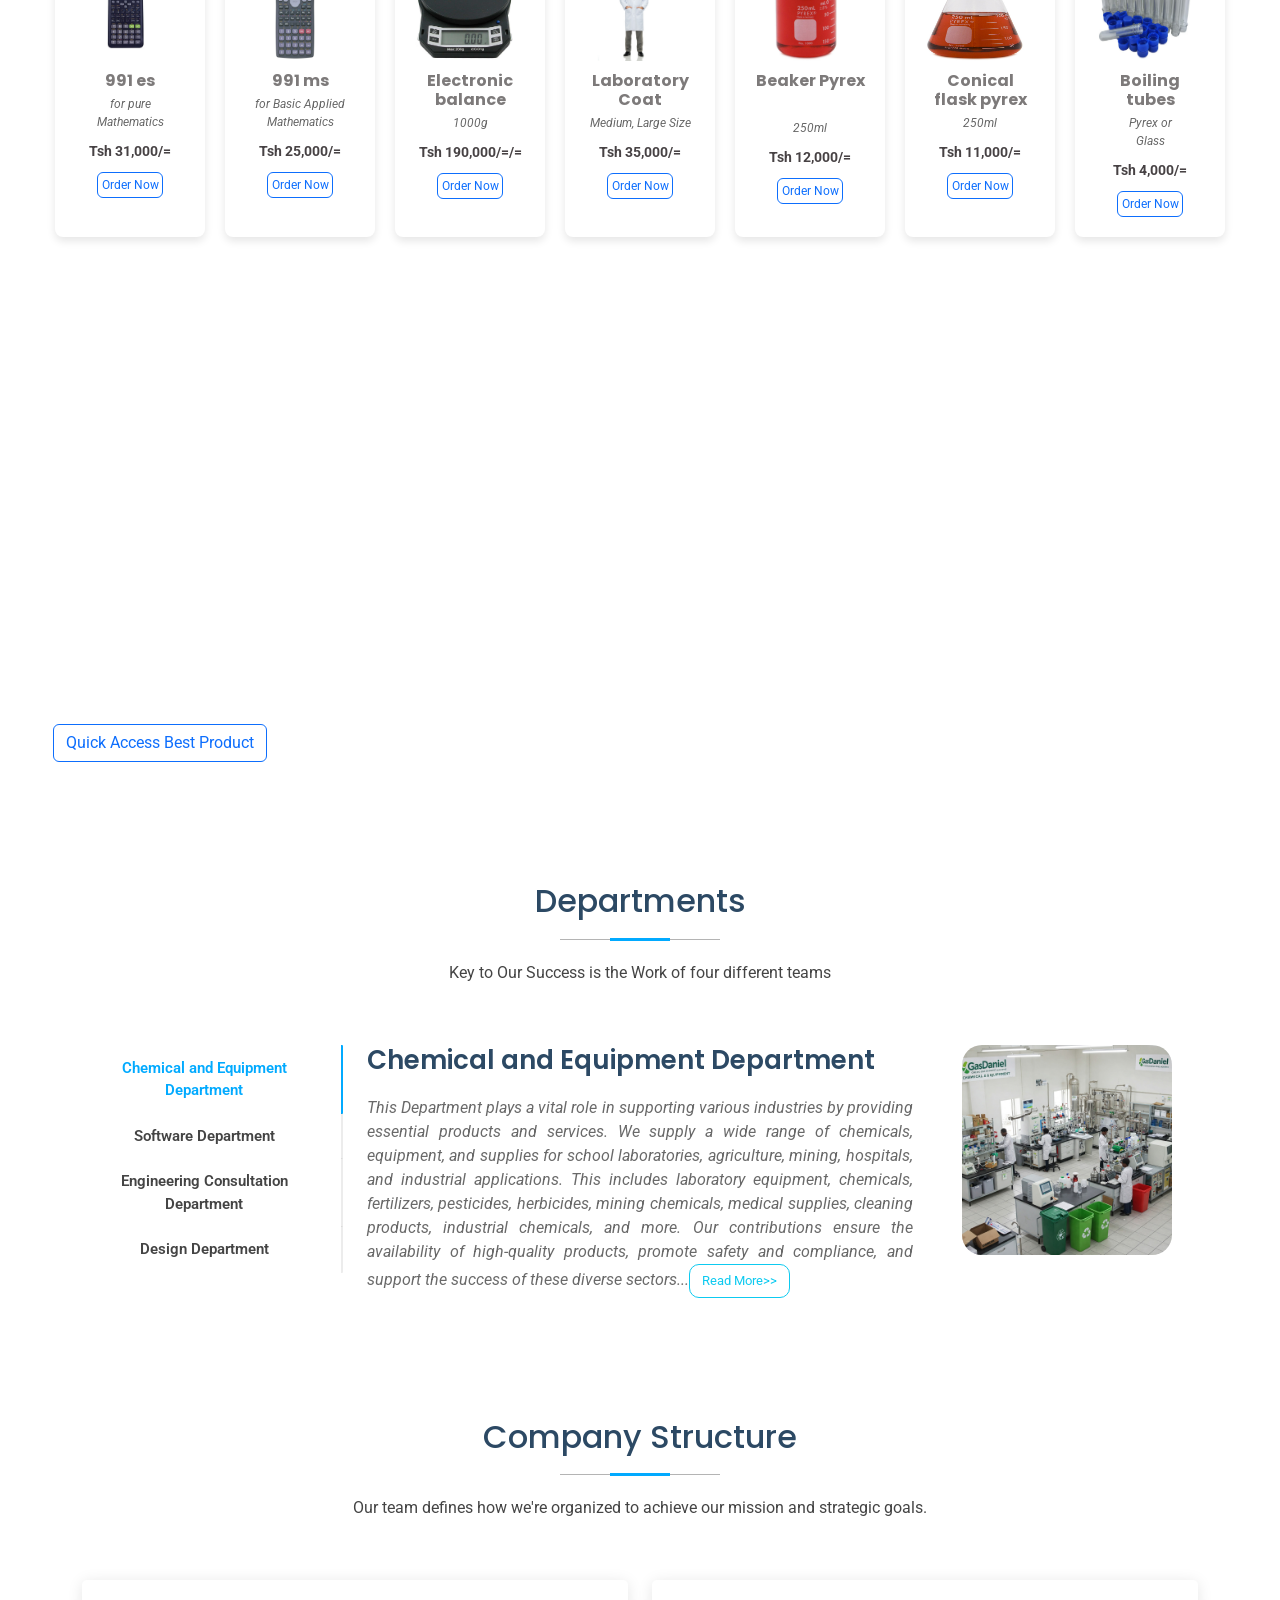
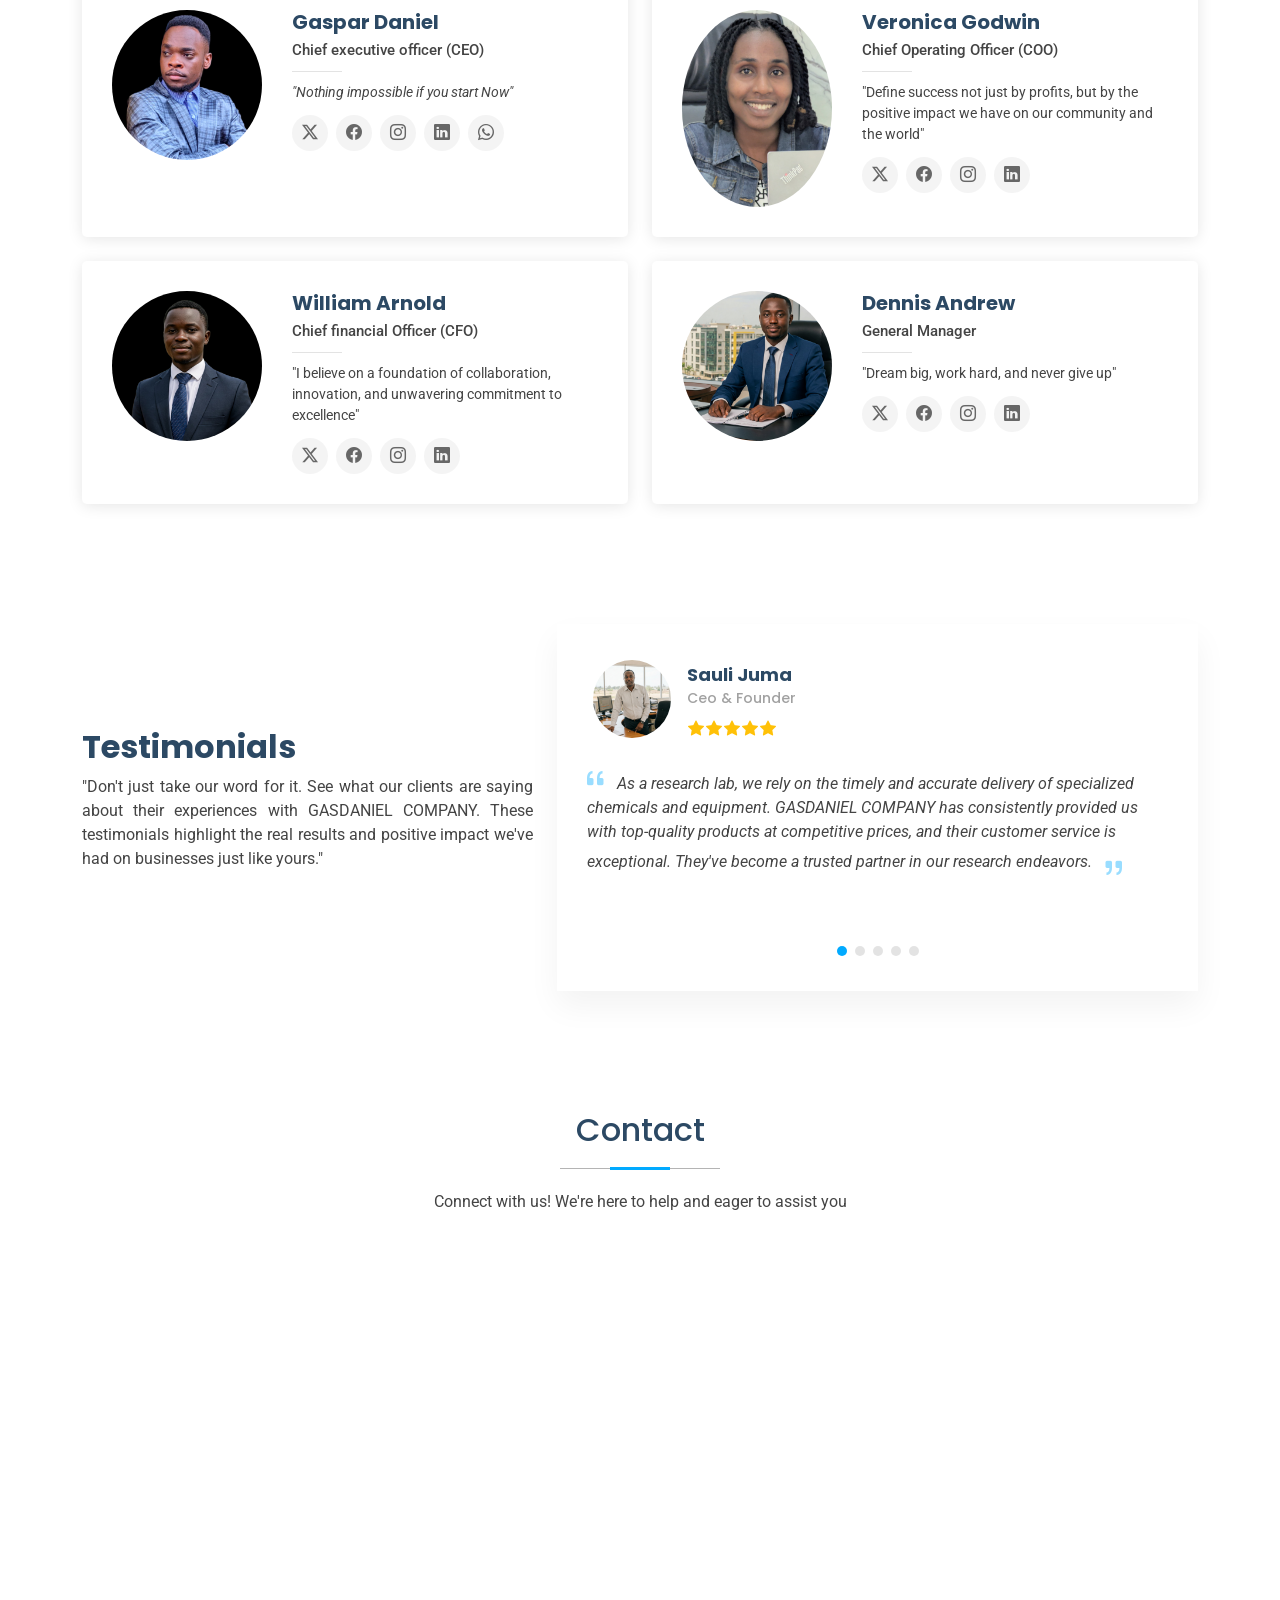
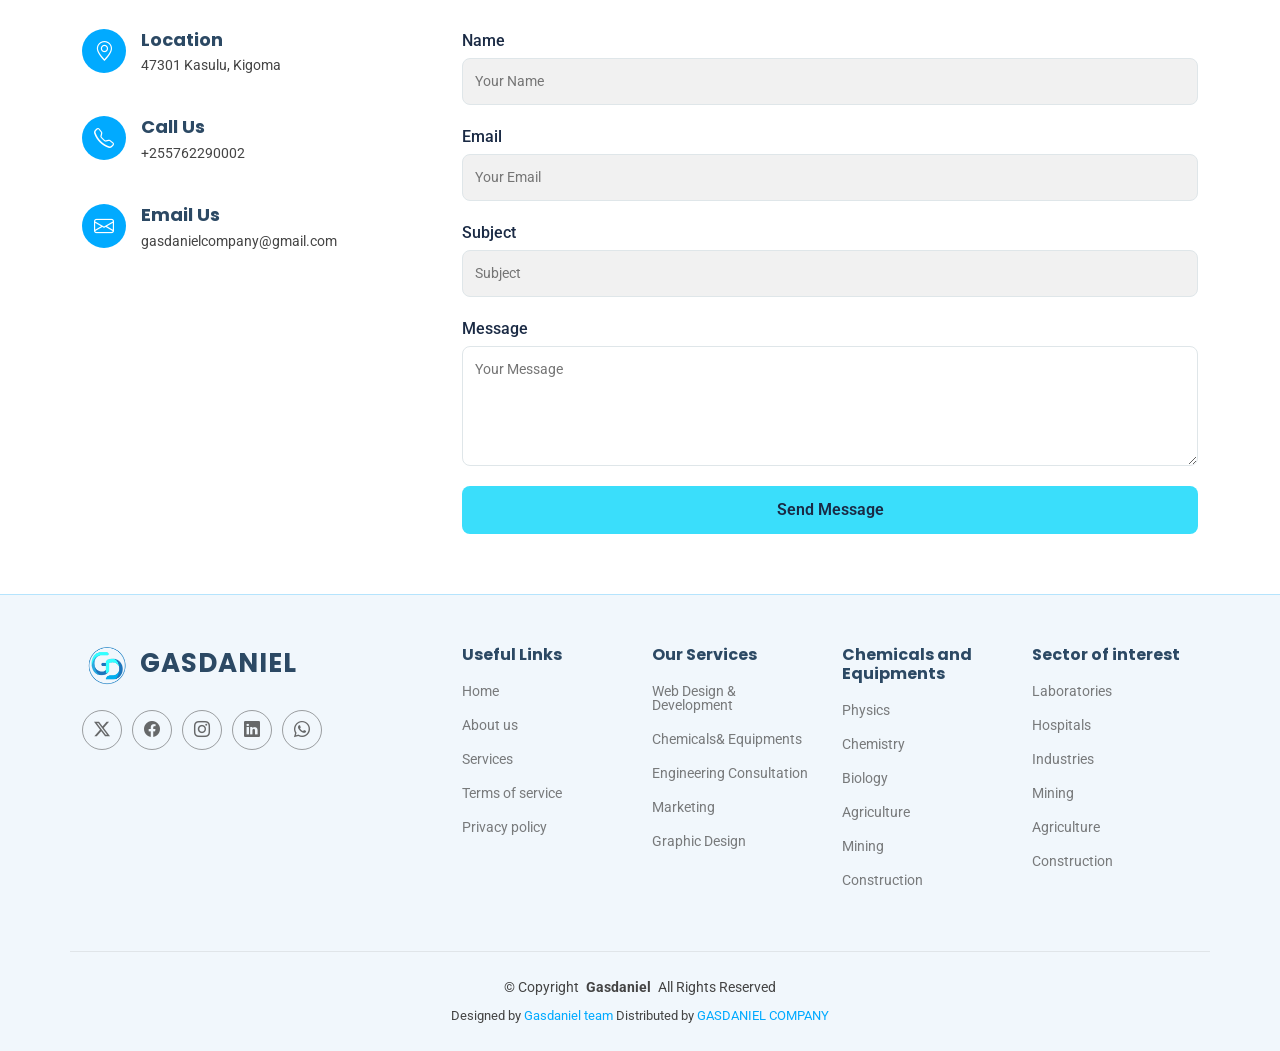
==== commit 0eb508f6: "Update index.html" ====
--- a/index.html
+++ b/index.html
@@ -446,10 +446,8 @@
                            <li><a class="dropdown-online btn btn-outline-info btn-sm" href="products.html#searchBar" style="border: 0cap;">▶SodiumHydroxide NaOH</a></li>
                          </ul>
                        </div>
-                     </div>
-                     
+                     </div> 
                    </div>
-              
                </div>
    </section>
   <!--END QUICK ACCESS-->
@@ -596,7 +594,7 @@
             <div class="team-member d-flex align-items-start">
               <div class="pic"><img src="assets/img/experts/Adobe_Express_20250217_1321050_1.png" class="img-fluid" alt=""></div>
               <div class="member-info">
-                <h4>William Anderson</h4>
+                <h4>William Arnold</h4>
                 <span>Chief financial Officer (CFO)</span>
                 <p>"I believe on a foundation of collaboration, innovation, and unwavering commitment to excellence"</p>
                 <div class="social">
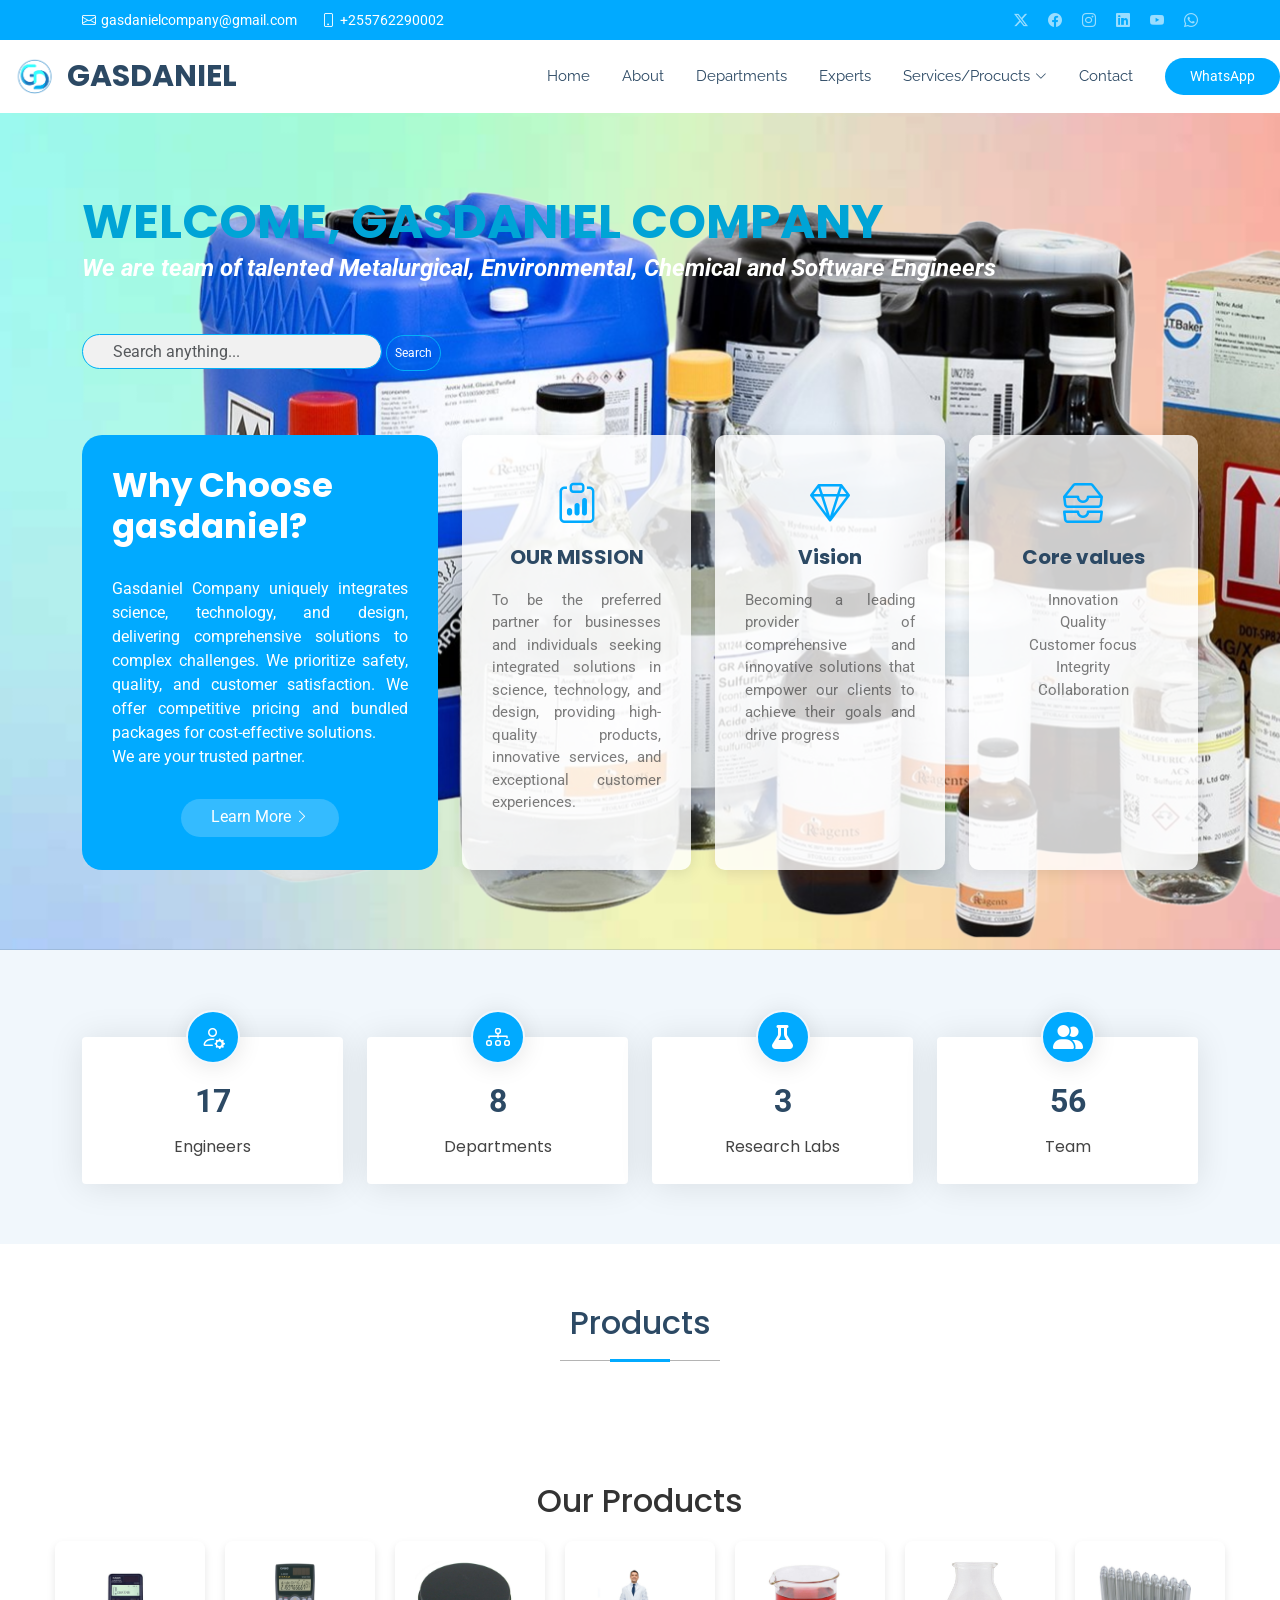
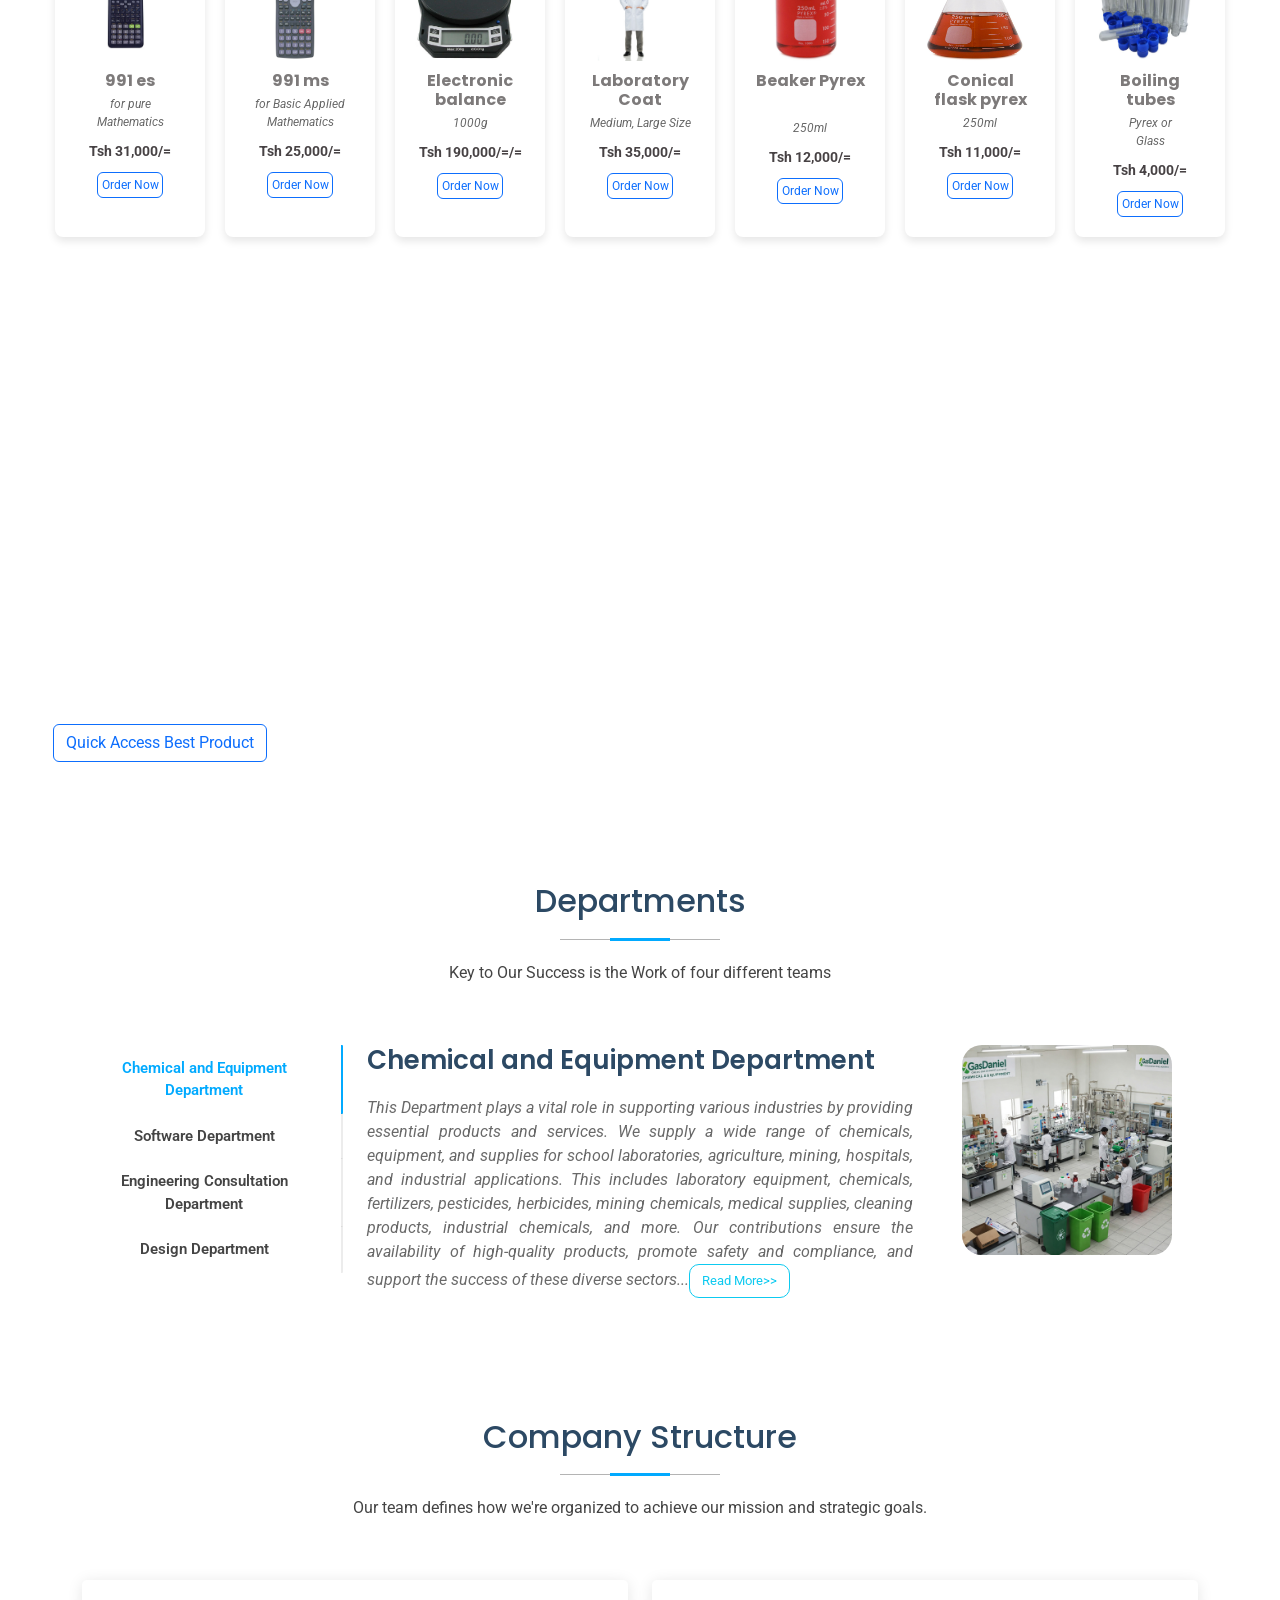
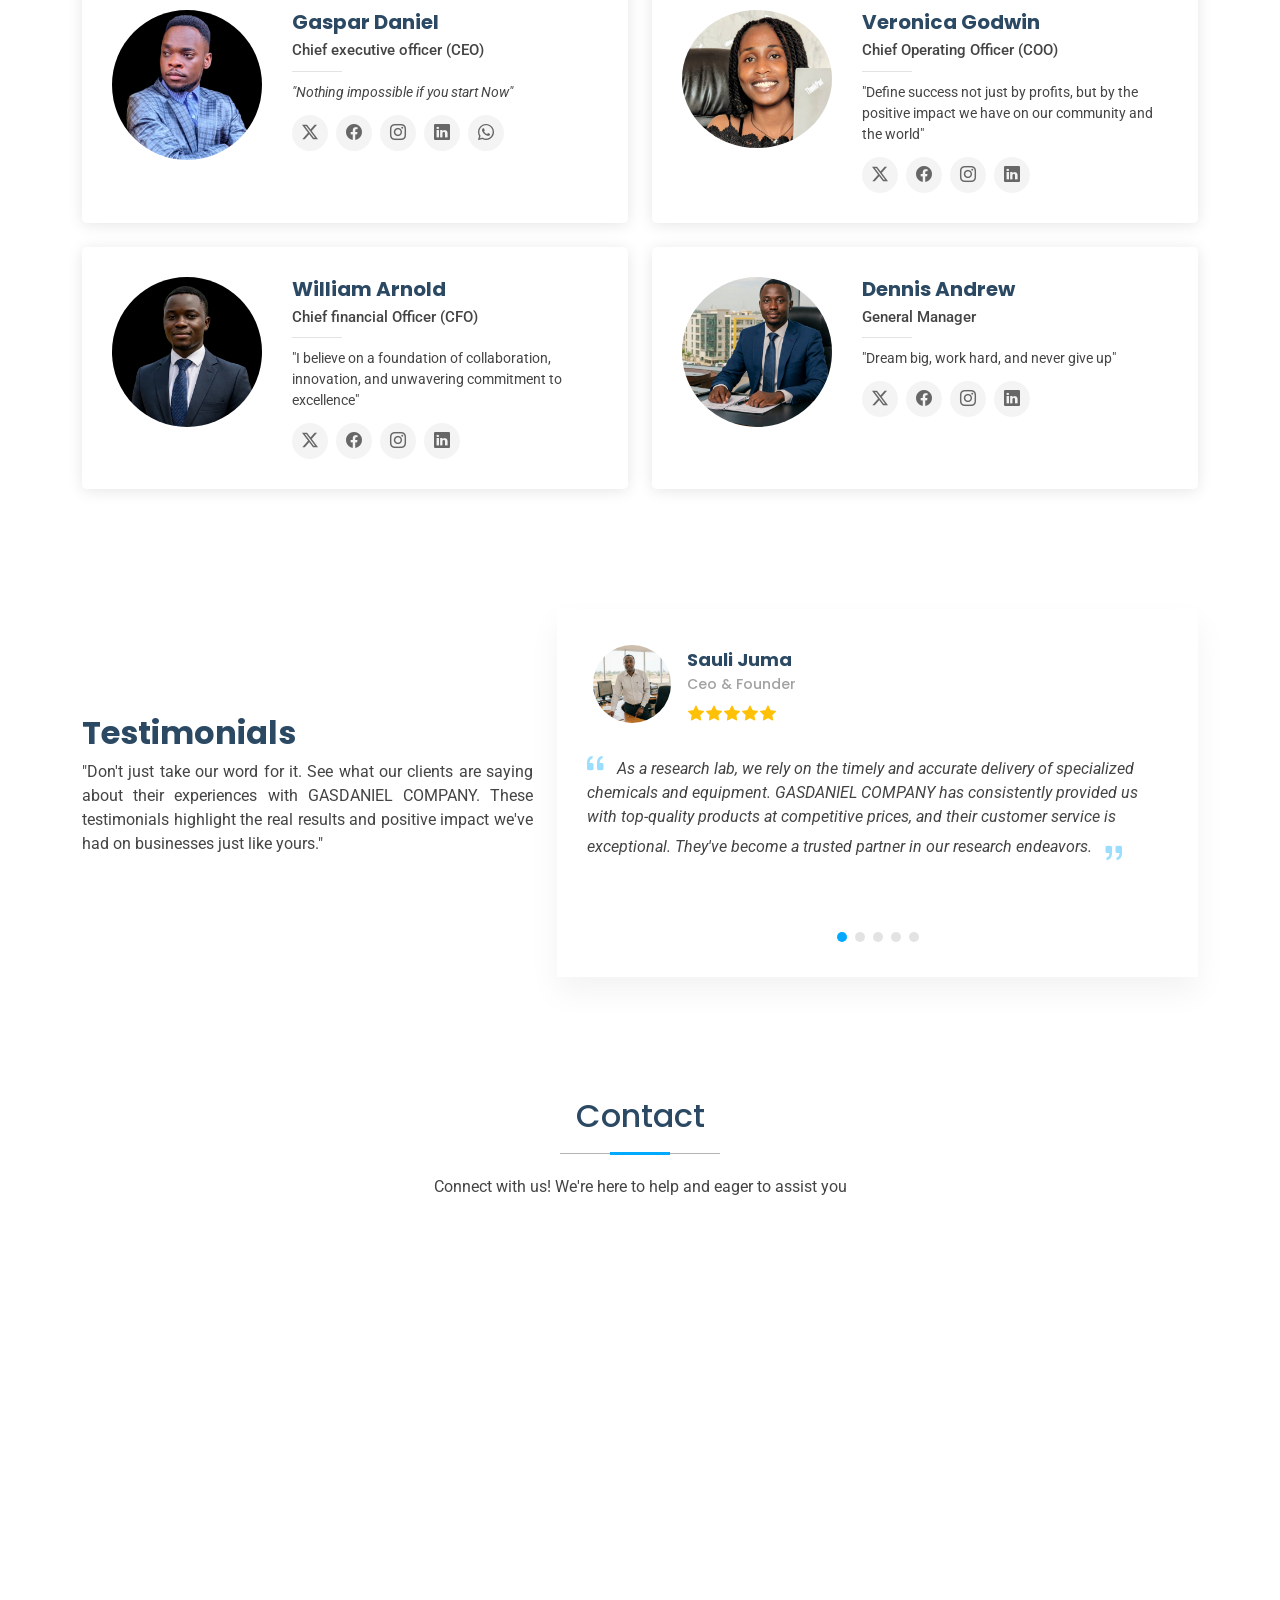
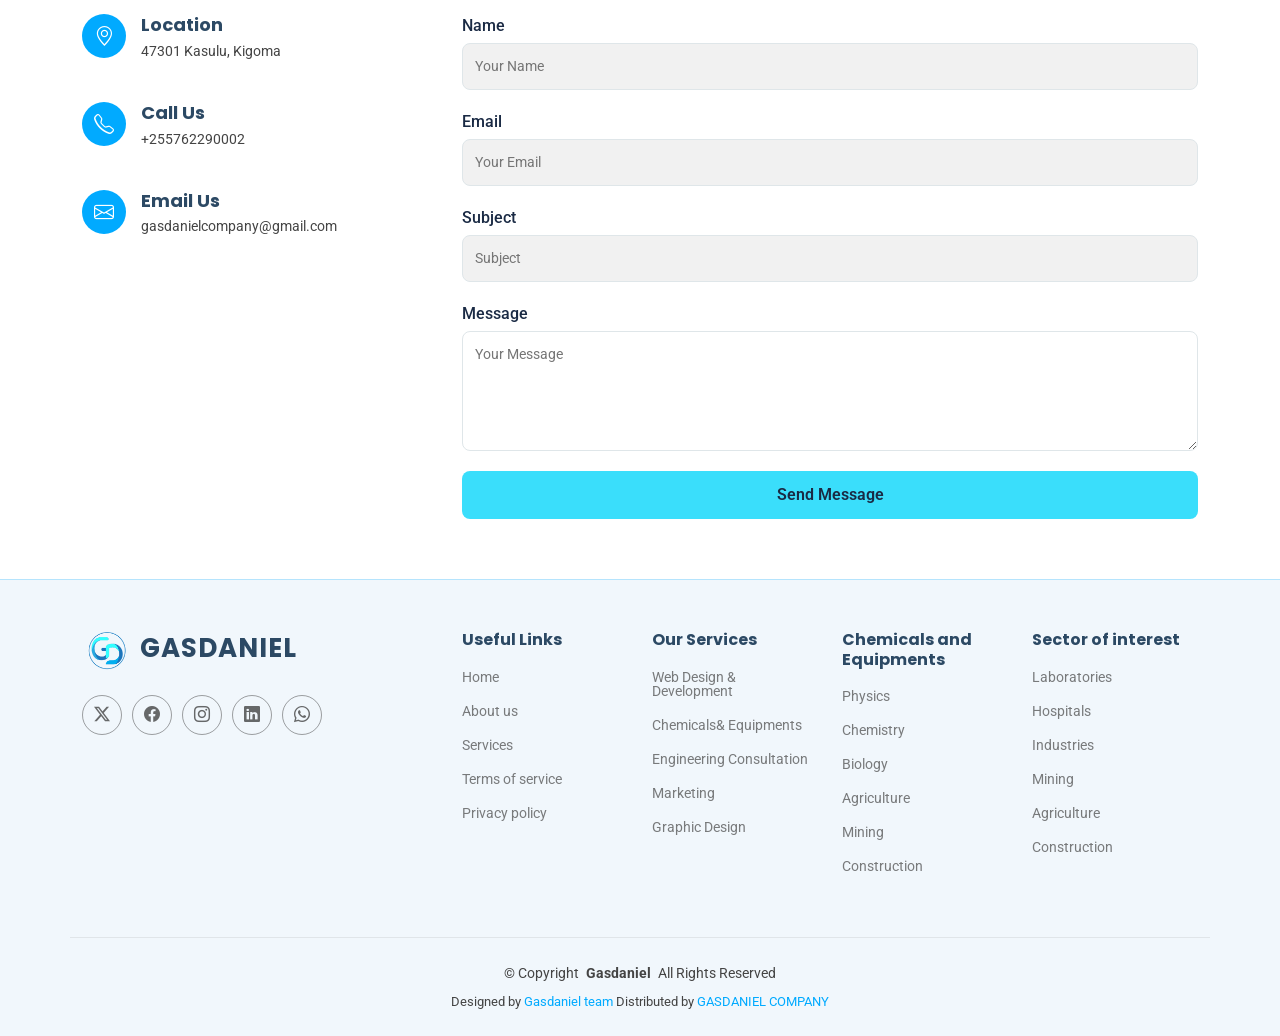
==== commit 9ddf73d6: "Update index.html" ====
--- a/index.html
+++ b/index.html
@@ -5,7 +5,7 @@
   <meta charset="utf-8">
   <meta content="width=device-width, initial-scale=1.0" name="viewport">
   <title>gasdaniel</title>
-  <meta name="description" content="GASDANIEL COMPANY, we're more than just a supplier; we're a comprehensive engineering solutions provider. We empower businesses across diverse sectors by offering a unique blend of chemical and equipment supply, cutting-edge software development, and expert engineering consultation and design services. Our integrated approach allows us to address complex challenges with innovative and efficient solutions, driving progress and maximizing value for our clients.">
+  <meta name="description" content="GASDANIEL COMPANY, We're more than just a supplier; we're a comprehensive engineering solutions provider. We empower businesses across diverse sectors by offering a unique blend of chemical and equipment supply, cutting-edge software development, and expert engineering consultation and design services. Our integrated approach allows us to address complex challenges with innovative and efficient solutions, driving progress and maximizing value for our clients.">
   <meta name="keywords" content="gasdaniel, Gasdaniel Company, Chemical and Equipment Supply, Software Development, Engineering Consultation and Design, ecomerce, store,  laboratory equipment, chemicals, fertilizers, pesticides, herbicides, mining chemicals, medical supplies, cleaning products, industrial chemicals,  our social media experts develop data-driven strategies, create engaging content, and cultivate online communities, infrastructure, energy, water, the environment, engineers, architects, designers work, ">
 
   <!-- Favicons -->
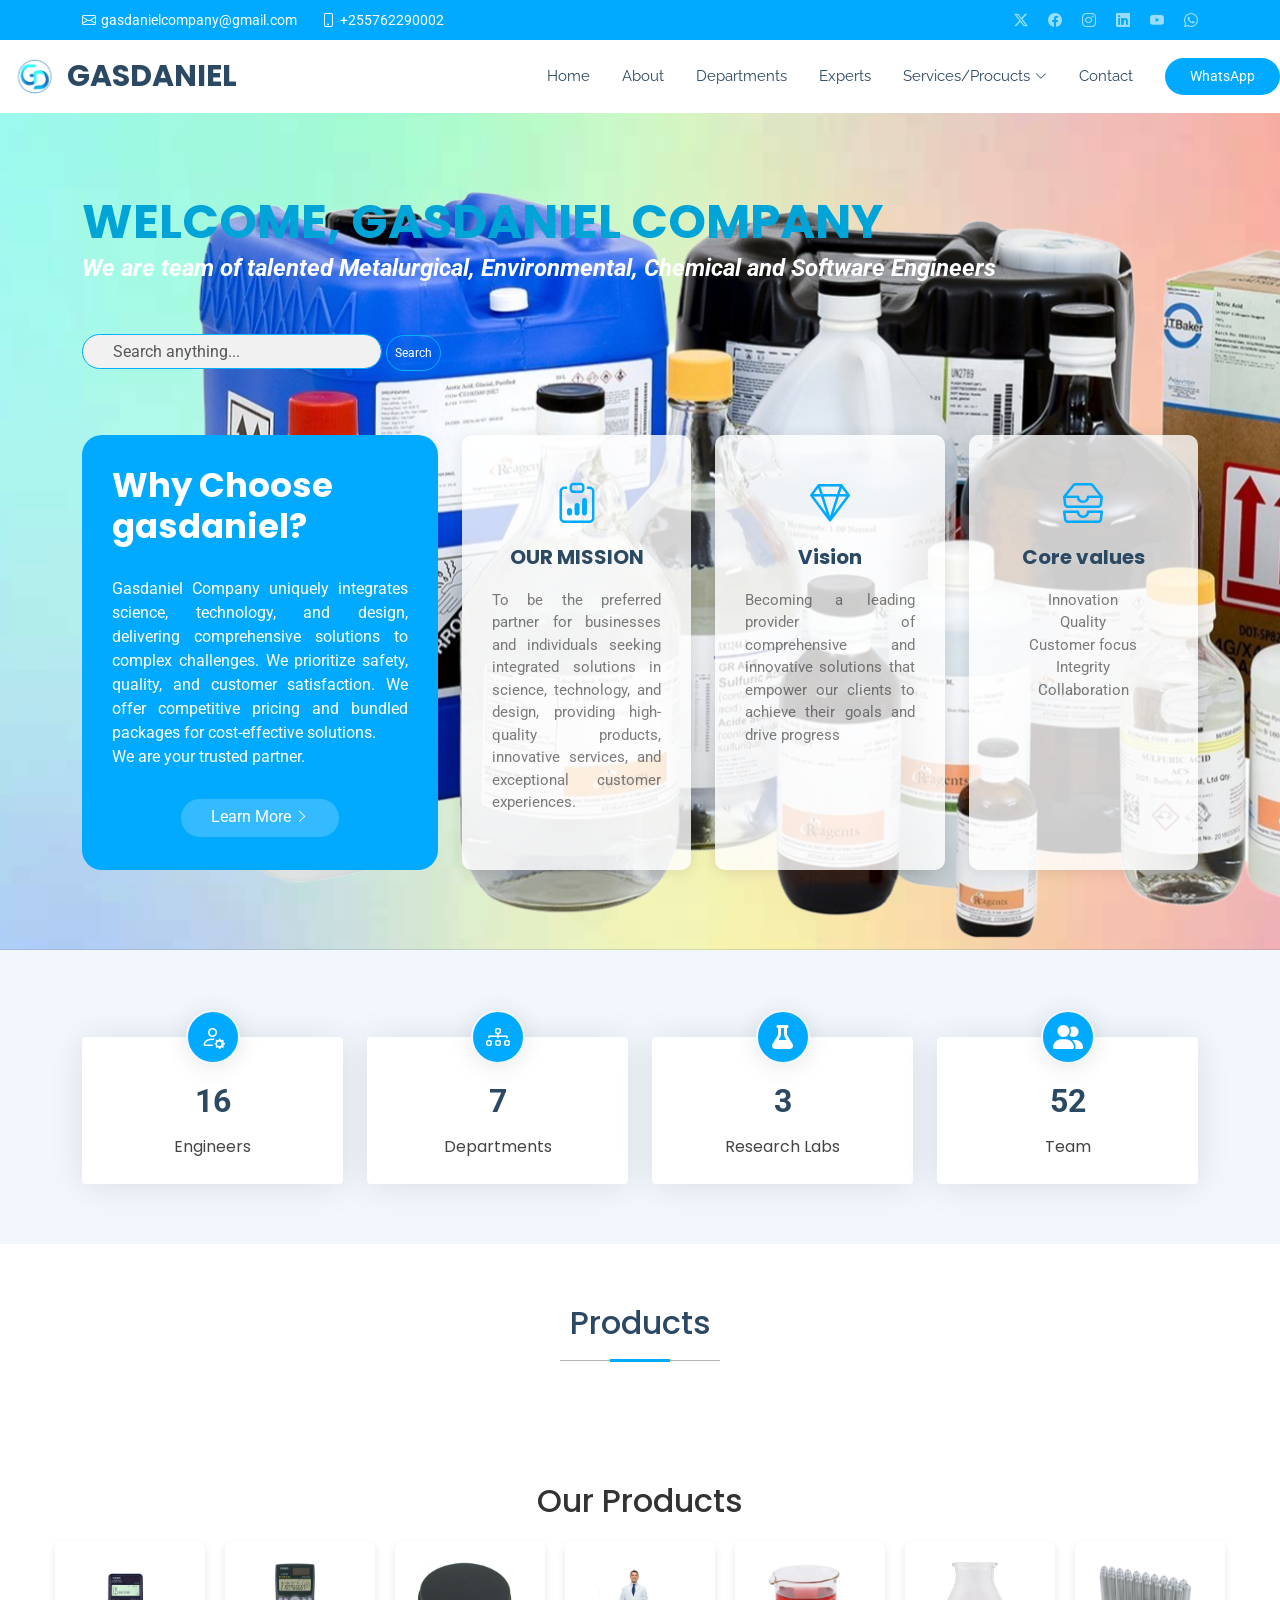
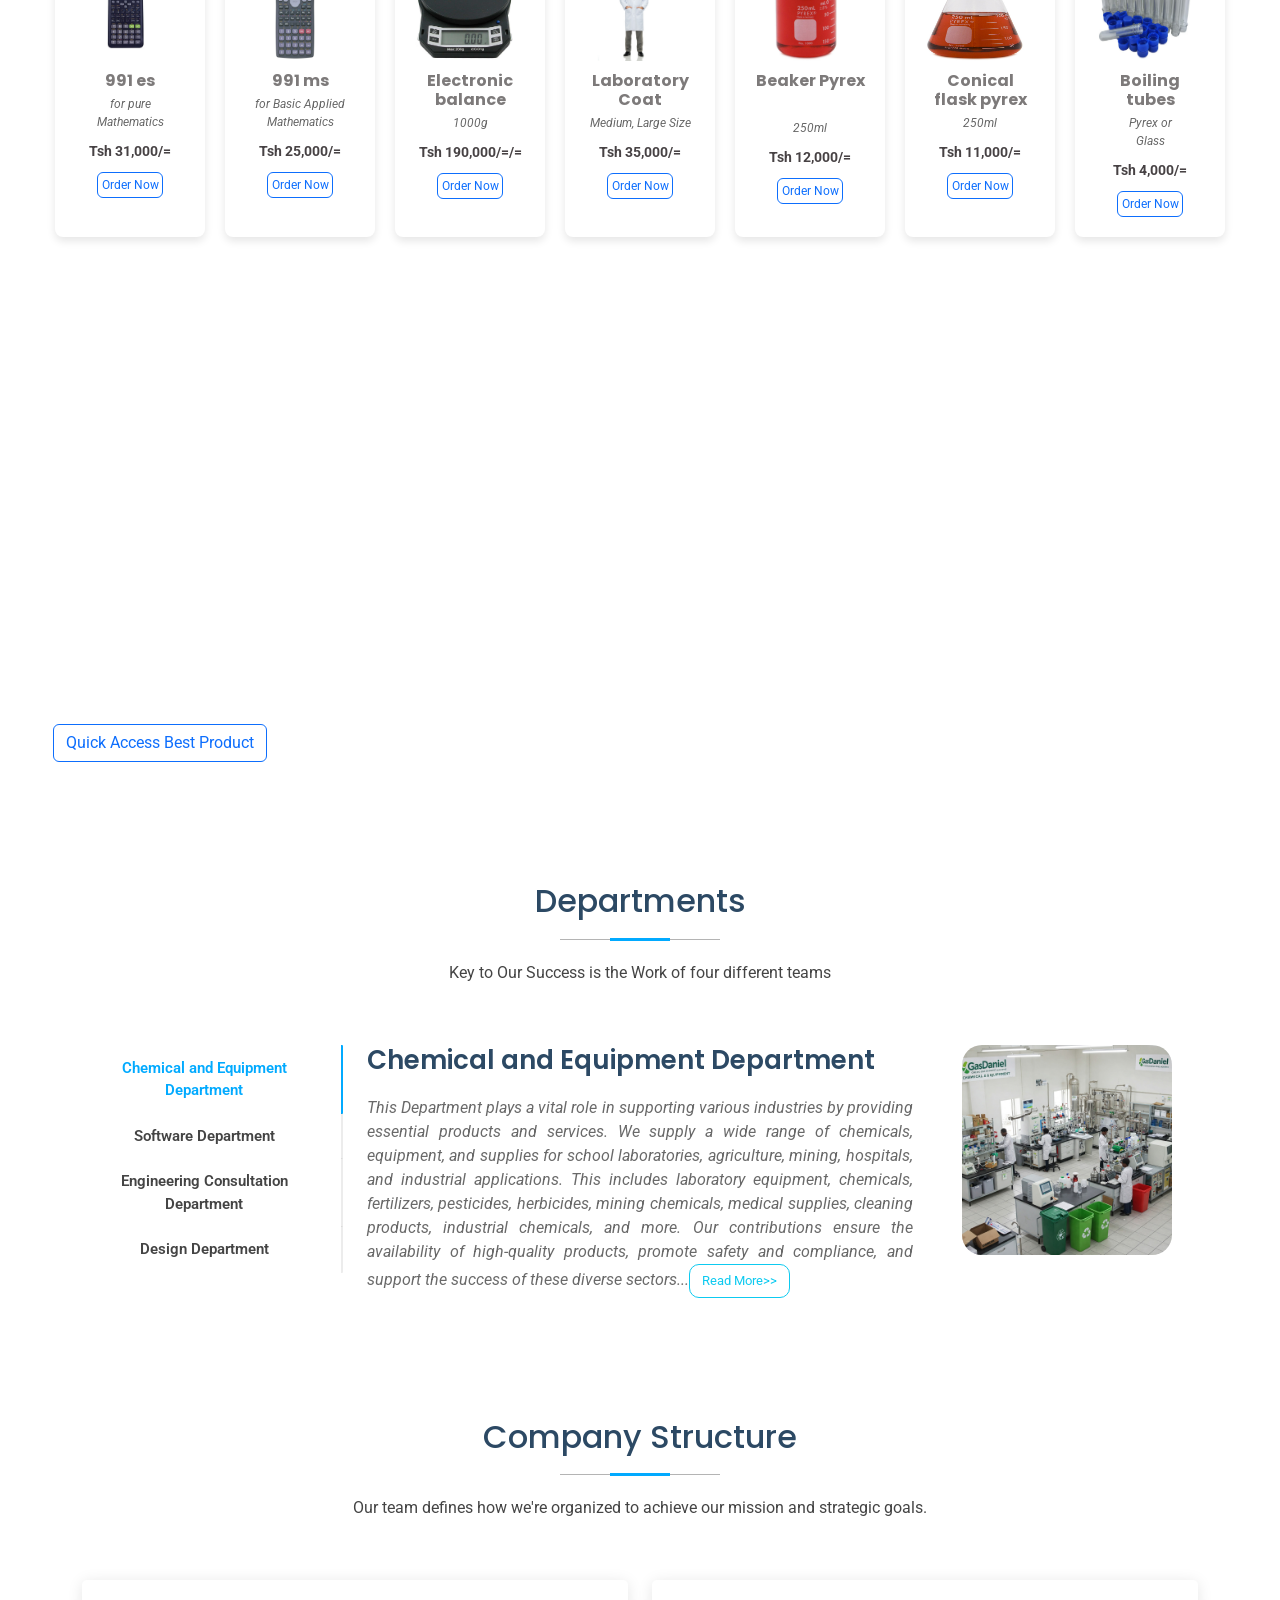
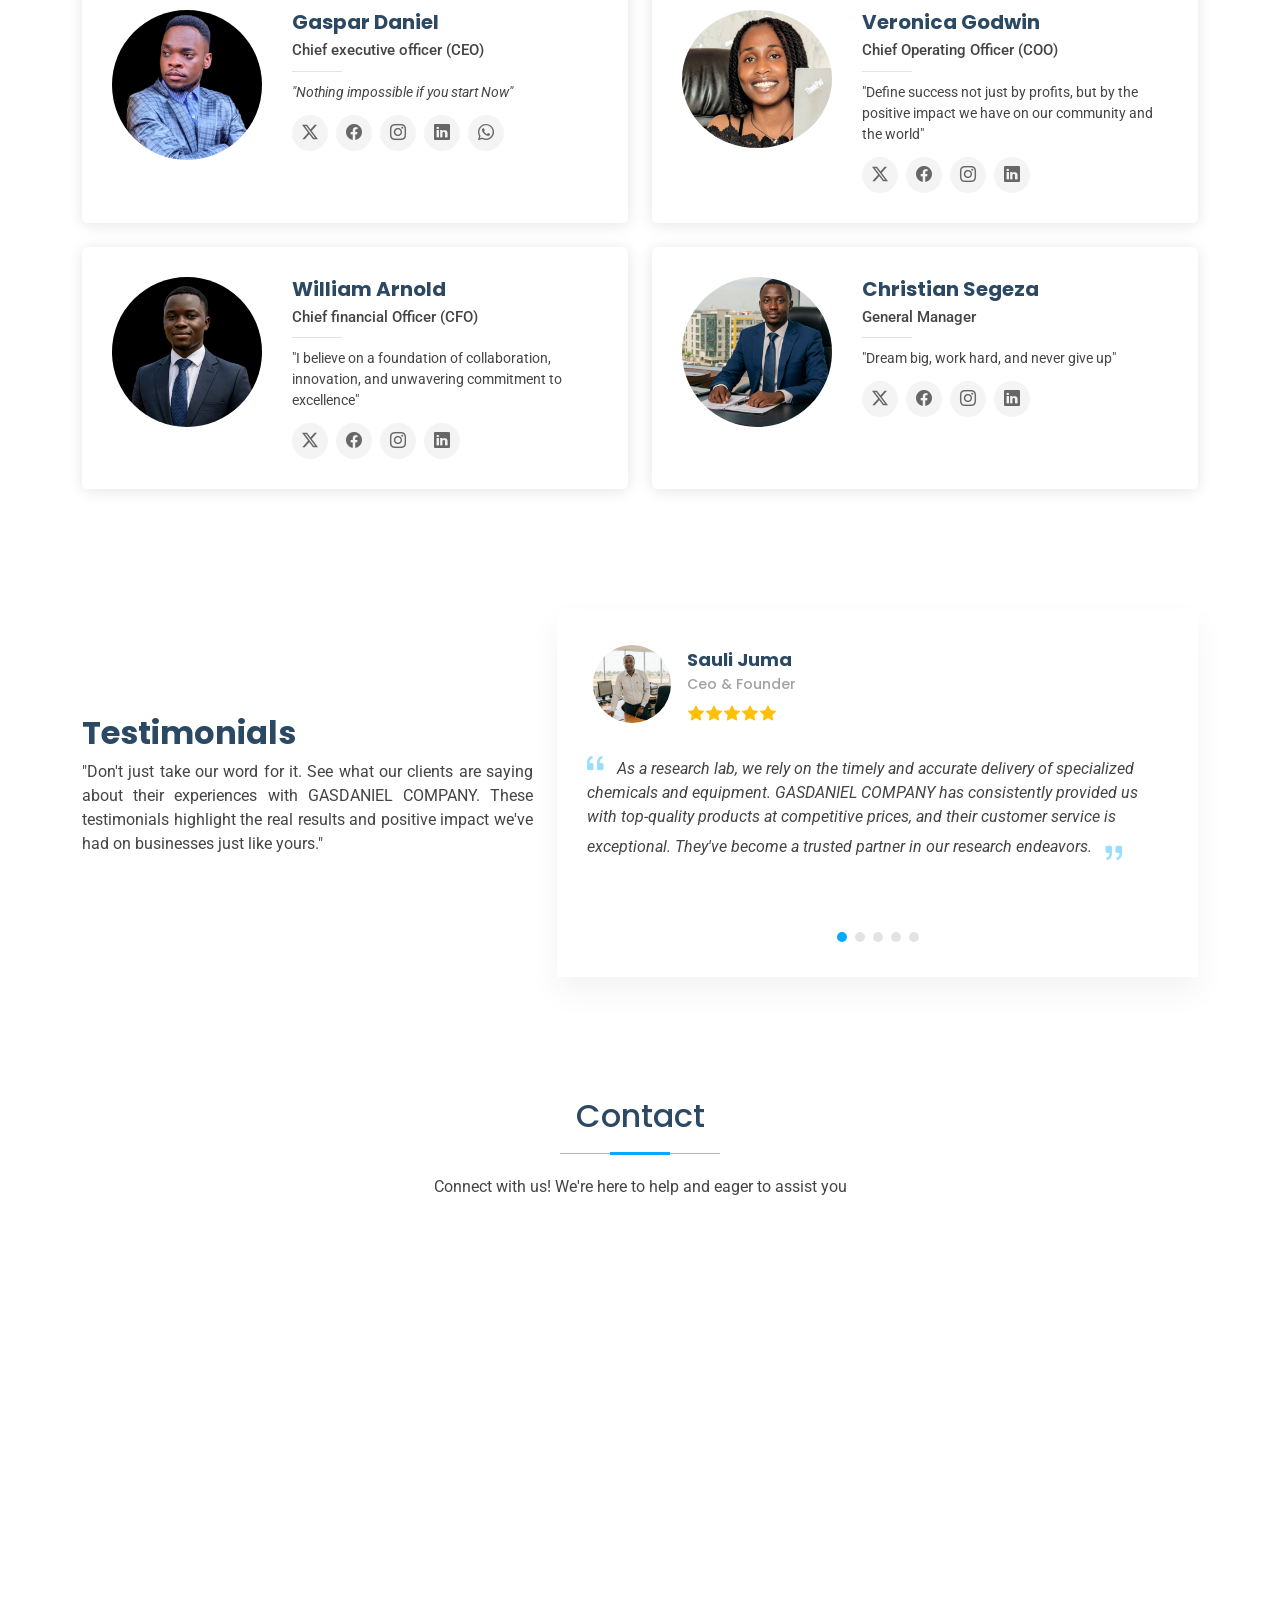
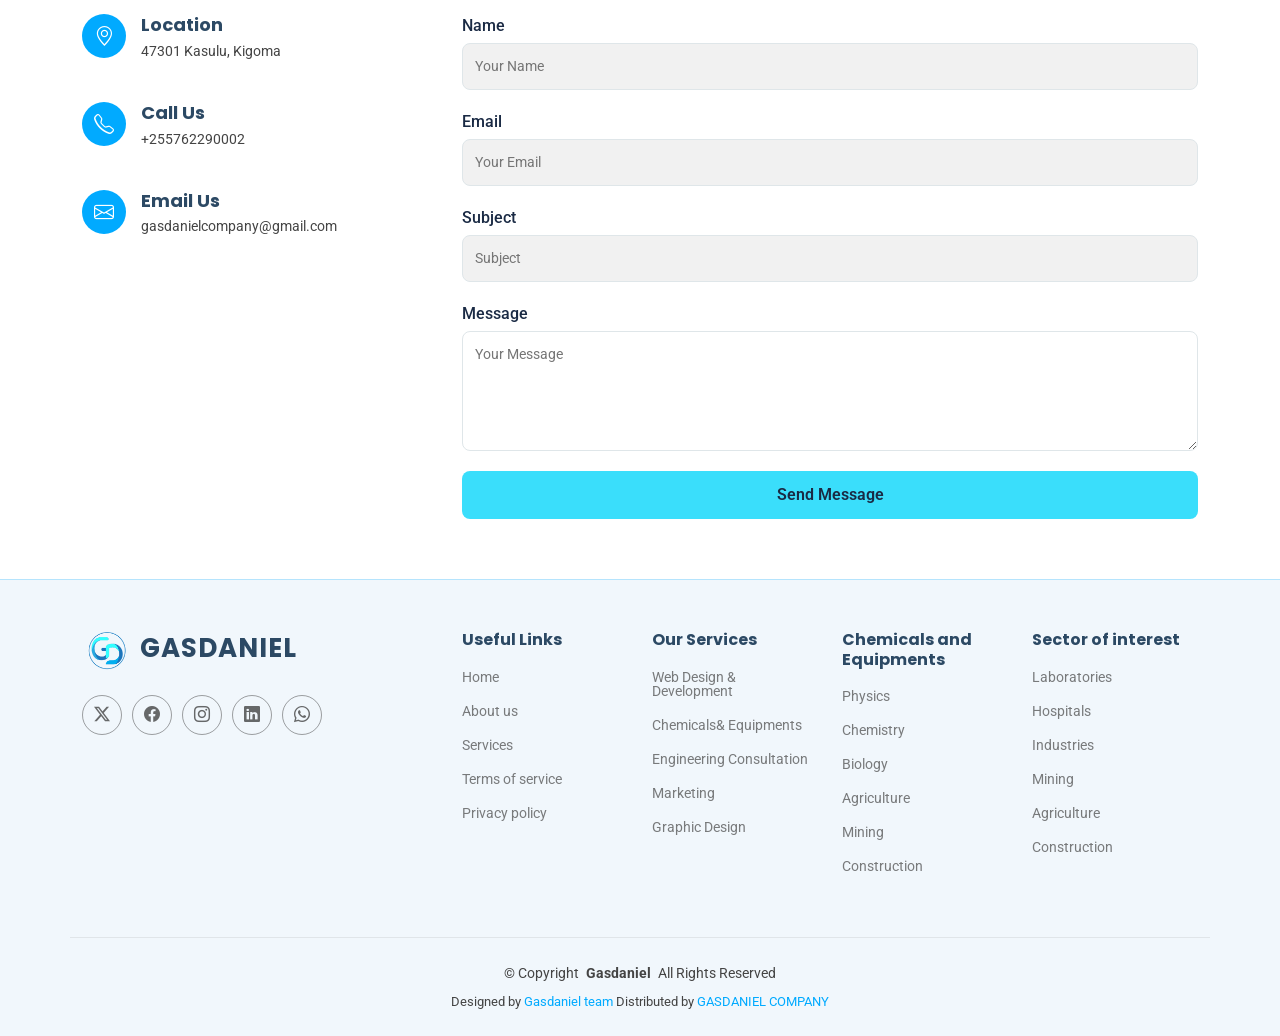
==== commit 4c87a8b5: "Update index.html" ====
--- a/index.html
+++ b/index.html
@@ -611,7 +611,7 @@
             <div class="team-member d-flex align-items-start">
               <div class="pic"><img src="assets/img/experts/Adobe_Express_20250217_1316490_1.png" class="img-fluid" alt=""></div>
               <div class="member-info">
-                <h4>Dennis Andrew</h4>
+                <h4>Christian Segeza</h4>
                 <span>General Manager</span>
                 <p>"Dream big, work hard, and never give up"</p>
                 <div class="social">
